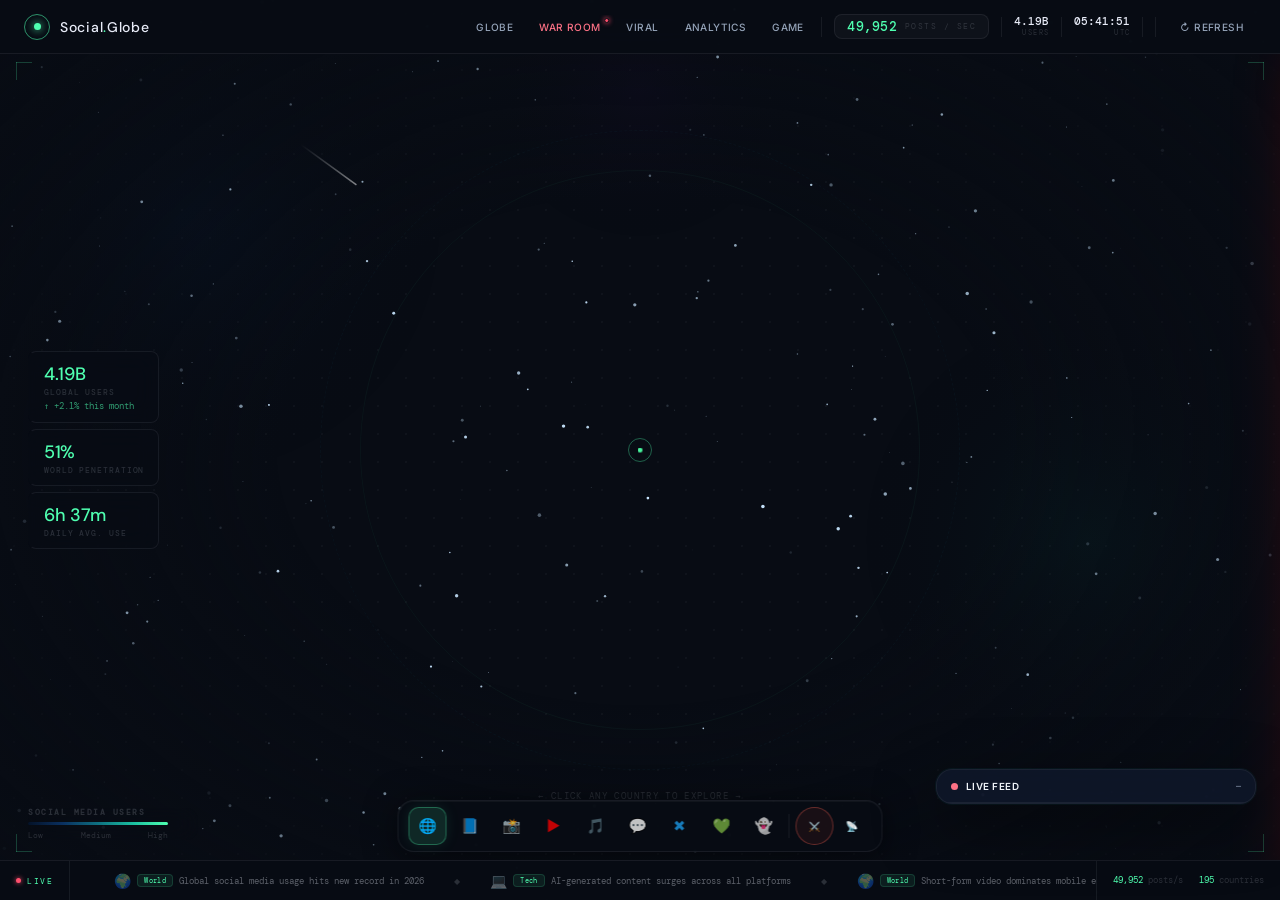
==== index.html @ 92ddbc1b "fix: mobile critical layout — loader responsive + force-dismiss, dock compact, header compact, geo-b" ====
<!DOCTYPE html>
<html lang="en">
<head>
  <meta charset="UTF-8" />
  <meta name="viewport" content="width=device-width, initial-scale=1.0" />
  <title>Social Globe — Real-Time 3D Social Media World Map</title>
  <meta name="description" content="Explore real-time social media usage across 50+ countries on an interactive 3D globe. Visualise Facebook, YouTube, TikTok, WhatsApp dominance country-by-country." />
  <meta name="keywords" content="social media map, world social media, interactive globe, social media statistics, country social media usage" />
  <meta property="og:title" content="Social Globe — Real-Time 3D Social Media World Map" />
  <meta property="og:description" content="Interactive 3D globe showing social media usage statistics by country — Facebook, YouTube, TikTok, WhatsApp and more." />
  <meta property="og:type" content="website" />
  <meta name="twitter:card" content="summary_large_image" />
  <meta name="twitter:title" content="Social Globe" />
  <meta name="twitter:description" content="Real-time 3D world map of social media dominance." />
  <link rel="preconnect" href="https://fonts.googleapis.com" />
  <link rel="preconnect" href="https://fonts.gstatic.com" crossorigin />
  <link href="https://fonts.googleapis.com/css2?family=DM+Sans:ital,opsz,wght@0,9..40,300;0,9..40,400;0,9..40,500;1,9..40,300&family=DM+Mono:wght@300;400;500&display=swap" rel="stylesheet" />
  <link rel="stylesheet" href="css/styles.css" />
  <!-- globe.gl bundles Three.js internally — no separate three.min.js needed -->
  <script src="https://cdn.jsdelivr.net/npm/globe.gl@2.27.2/dist/globe.gl.min.js"></script>
  <script src="https://cdn.jsdelivr.net/npm/chart.js@4.4.0/dist/chart.umd.min.js"></script>
</head>
<body>
<div id="cu" aria-hidden="true"></div>
<div id="cr" aria-hidden="true"></div>
<div id="bg-dots" aria-hidden="true"></div>
<div id="bg-vignette" aria-hidden="true"></div>
<div class="scan-ring scan-ring-1" aria-hidden="true"></div>
<div class="scan-ring scan-ring-2" aria-hidden="true"></div>
<div class="globe-corner tl" aria-hidden="true"></div>
<div class="globe-corner tr" aria-hidden="true"></div>
<div class="globe-corner bl" aria-hidden="true"></div>
<div class="globe-corner br" aria-hidden="true"></div>
<div id="intro-overlay" aria-hidden="true">
  <div class="intro-title">SOCIAL GLOBE</div>
  <div class="intro-subtitle">Real-Time World Social Media Intelligence</div>
  <div class="intro-bar"><div class="intro-fill"></div></div>
</div>
<canvas id="star-canvas" aria-hidden="true"></canvas>
<div id="globe-container" role="img" aria-label="3D interactive globe showing social media usage by country"></div>
<div id="globe-tooltip" role="tooltip"></div>
<div id="reticle" aria-hidden="true">
  <div class="ret-corner ret-tl"></div>
  <div class="ret-corner ret-tr"></div>
  <div class="ret-corner ret-bl"></div>
  <div class="ret-corner ret-br"></div>
  <div class="ret-dot"></div>
  <div class="ret-ring"></div>
  <div class="ret-scanline"></div>
</div>
<header>
  <div class="hdr-logo">
    <div class="hdr-logo-ring"></div>
    <span class="hdr-logo-txt">Social<span class="hdr-logo-dot">.</span>Globe</span>
  </div>
  <nav class="hdr-nav">
    <button class="hdr-nav-item active">Globe</button>
    <button class="hdr-nav-item" id="war-room-btn">War Room<span class="hdr-nav-badge"></span></button>
    <button class="hdr-nav-item" id="hdr-viral-btn">Viral</button>
    <button class="hdr-nav-item">Analytics</button>
    <button class="hdr-nav-item">Game</button>
  </nav>
  <div class="hdr-right">
    <div class="hdr-live" id="live-indicator" role="button" tabindex="0" aria-label="Live — click to view feed">
      <div class="hdr-live-dot"></div>
      <span>Live</span>
    </div>
    <div class="hdr-sep"></div>
    <div class="hdr-pps-chip">
      <span class="hdr-pps-val" id="hdr-pps-val">0</span>
      <span class="hdr-pps-label">Posts / sec</span>
    </div>
    <div class="hdr-sep"></div>
    <div class="hdr-stat">
      <span class="hdr-stat-v" id="hdr-stat-users">5.24B</span>
      <span class="hdr-stat-l">Users</span>
    </div>
    <div class="hdr-sep"></div>
    <div class="hdr-stat">
      <span class="hdr-stat-v" id="hdr-utc">--:--:--</span>
      <span class="hdr-stat-l">UTC</span>
    </div>
    <div class="hdr-sep"></div>
    <div class="hdr-updated">
      <div class="hdr-upd-dot"></div>
      <span id="hdr-upd-txt">just now</span>
    </div>
    <div class="hdr-sep"></div>
    <button class="hdr-refresh-btn" id="refresh-btn">↻ Refresh</button>
  </div>
</header>
<!-- ── Platform War sliding panel ── -->
<div id="war-panel" aria-hidden="true">
  <div class="war-panel-header">
    <span class="war-panel-title">⚔ PLATFORM WAR</span>
    <div class="war-speed-group">
      <button class="war-speed-btn active" data-ms="3000">1×</button>
      <button class="war-speed-btn" data-ms="1500">2×</button>
      <button class="war-speed-btn" data-ms="800">3×</button>
    </div>
  </div>
  <div id="war-leaderboard"></div>
  <div class="war-cycle-bar"><div id="war-cycle-fill"></div></div>
</div>
<div id="war-room" class="war-room-overlay" aria-hidden="true">
  <div class="wr-scanlines" aria-hidden="true"></div>
  <aside class="wr-dashboard">
    <div class="wr-header">
      <div class="wr-header-left">
        <div class="wr-logo">☠ WAR ROOM</div>
        <div class="wr-subline">GLOBAL TERRITORY DOMINANCE SYSTEM</div>
      </div>
      <button id="wr-exit-btn" class="wr-exit-btn" title="Exit WAR ROOM">✕ EXIT</button>
    </div>
    <section class="wr-section"><div class="wr-section-label">◎ CURRENTLY DOMINATING</div><div id="wr-dominator"></div></section>
    <section class="wr-section wr-scoreboard-wrap"><div class="wr-section-label">⚡ BATTLE SCOREBOARD — FIGHTER HP</div><div id="wr-scoreboard"></div></section>
    <section class="wr-section wr-feed-wrap"><div class="wr-section-label">▶ TERRITORY FEED — LIVE</div><div id="wr-feed"></div></section>
    <div class="wr-section wr-predict-trigger"><button id="bp-open-btn" class="bp-open-btn">🔮 NEXT BATTLE PREDICTION</button></div>
  </aside>
</div>
<div id="bp-panel" class="bp-panel" aria-hidden="true">
  <div class="bp-panel-header"><span class="bp-panel-title">🔮 NEXT BATTLE PREDICTION</span><button id="bp-close-btn" class="bp-panel-close">✕</button></div>
  <div class="bp-key-row"><input id="bp-key-input" class="bp-key-input" type="password" placeholder="Claude API key (optional — leave blank for local AI)" autocomplete="off"><button id="bp-run-btn" class="bp-run-btn">⚡ ANALYZE</button></div>
  <div id="bp-status" class="bp-status" style="display:none"></div>
  <div id="bp-cards" class="bp-cards"></div>
</div>
<div class="dock-wrap">
  <nav id="platform-toolbar" role="toolbar" aria-label="Filter globe by platform"></nav>
  <div class="dock-sep-v" aria-hidden="true"></div>
  <button class="dock-extra-btn" id="war-btn" title="Platform War" aria-pressed="false" data-tooltip="Platform War">⚔️</button>
  <button class="dock-extra-btn" id="vt-toggle-btn" title="Viral Tracker" aria-pressed="false" data-tooltip="Viral Tracker">📡</button>
</div>
<aside id="stats-bar" aria-label="Global statistics">
  <div class="stat-card">
    <div class="val" id="stat-users">5.24B</div>
    <div class="lbl">Global Users</div>
    <div class="stat-trend">↑ +2.1% this month</div>
  </div>
  <div class="stat-card">
    <div class="val" id="stat-pct">63.7%</div>
    <div class="lbl">World Penetration</div>
  </div>
  <div class="stat-card">
    <div class="val" id="stat-time">6h 37m</div>
    <div class="lbl">Daily Avg. Use</div>
  </div>
</aside>
<div id="legend" aria-label="Map colour legend">
  <div class="legend-title">Social Media Users</div>
  <div class="legend-bar"></div>
  <div class="legend-labels"><span>Low</span><span>Medium</span><span>High</span></div>
</div>
<div id="click-hint" aria-hidden="true">← Click any country to explore →</div>
<div id="panel-overlay" aria-hidden="true"></div>
<aside id="side-panel" role="complementary" aria-label="Country social media details">
  <div class="panel-header">
    <div class="panel-header-left"><img id="panel-flag" src="" alt="" width="52" /><div id="panel-country">—</div></div>
    <button id="panel-close" aria-label="Close panel" title="Close">✕</button>
  </div>
  <div class="panel-tabs" role="tablist">
    <button class="ptab ptab--active" data-tab="stats" role="tab">📊 Stats</button>
    <button class="ptab" data-tab="trending" role="tab">🔥 Trending</button>
    <button class="ptab" data-tab="buzz" role="tab">💬 Buzz</button>
    <button class="ptab" data-tab="platform" role="tab">📰 Platform</button>
  </div>
  <div id="tab-stats" class="panel-tab-pane panel-body active">
    <div id="panel-total"></div>
    <div><div class="panel-section-title">Platform Breakdown</div><div class="chart-wrapper"><canvas id="panel-chart"></canvas></div></div>
    <div><div class="panel-section-title">Trending Topics</div><div id="panel-trending"></div></div>
    <div id="ai-insight-section"><div class="panel-section-title ai-insight-title">🤖 AI Insight<span id="ai-insight-badge" class="ai-badge">claude</span></div><div id="ai-insight-body"></div></div>
  </div>
  <div id="tab-trending" class="panel-tab-pane">
    <div id="tn-loading" class="tab-loading">Fetching live news…</div>
    <div id="tn-list" class="tn-list"></div>
  </div>
  <div id="tab-buzz" class="panel-tab-pane">
    <div class="tab-section-hdr">🔍 Trending Searches</div>
    <div id="buzz-pills" class="buzz-pills"></div>
    <div class="tab-section-hdr" style="margin-top:14px">📈 Search Surge (Sparklines)</div>
    <div id="buzz-sparklines" class="buzz-sparklines"></div>
  </div>
  <div id="tab-platform" class="panel-tab-pane">
    <div id="pn-loading" class="tab-loading">Loading platform posts…</div>
    <div id="pn-list" class="tn-list"></div>
  </div>
</aside>
<div id="breaking-popup" aria-hidden="true"><button id="breaking-popup-close">✕</button><div id="breaking-popup-inner"></div></div>
<div id="kill-feed-wrap" aria-label="Kill feed" aria-live="polite">
  <div class="kf-header">☠ KILL FEED</div>
  <div id="kill-feed"></div>
</div>
<div id="kill-streak-flash" class="kill-streak-flash" aria-live="assertive"></div>
<div id="vt-panel" class="vt-panel" aria-label="Viral tracker" aria-hidden="true">
  <div class="vt-panel-header"><span class="vt-title">⬡ VIRAL TRACKER</span><button id="vt-close" class="vt-close-btn" title="Close">✕</button></div>
  <div class="vt-desc">Animated arcs showing how viral content migrated between countries (2020–2026). Click a trend to highlight its path.</div>
  <div id="vt-list" class="vt-list"></div>
</div>
<div id="vt-arc-popup" class="vt-arc-popup" aria-hidden="true"></div>
<!-- ── Ticker bar ── -->
<div id="ticker-bar" aria-label="Trending news ticker">
  <div class="ticker-live-pill">
    <div class="ticker-live-dot"></div>
    <span>LIVE</span>
  </div>
  <div class="ticker-viewport">
    <div id="ticker-track"></div>
  </div>
  <div class="ticker-right-stat">
    <span><span id="tkr-pps" style="color:var(--ac)">—</span> <span style="color:var(--dm)">posts/s</span></span>
    <span><span style="color:var(--ac)">195</span> <span style="color:var(--dm)">countries</span></span>
  </div>
</div>
<div id="toast" role="status" aria-live="polite"></div>
  <script src="js/data.js"></script>
  <script src="js/stars.js"></script>
  <script src="js/globe.js"></script>
  <script src="js/panel.js"></script>
  <script src="js/ticker.js"></script>
  <script src="js/refresh.js"></script>
  <script src="js/switcher.js"></script>
  <script src="js/ai-insight.js"></script>
  <script src="js/historical-data.js"></script>
  <script src="js/war-room.js"></script>
  <script src="js/timeline-scrubber.js"></script>
  <script src="js/battle-prediction.js"></script>
  <script src="js/kill-feed.js"></script>
  <script src="js/viral-tracker.js"></script>
  <script src="js/posts-counter.js"></script>
  <script src="js/activity-pulse.js"></script>
  <script src="js/trending-sidebar.js"></script>
  <script src="js/breaking-news.js"></script>
  <script src="js/live-feed.js"></script>
  <script src="js/platform-war.js"></script>
  <script>
    // ── Dynamic header stats from SOCIAL_DATA ──────────────────────────
    (function initStats() {
      const data = window.SocialData?.SOCIAL_DATA;
      if (!data) return;
      let total = 0;
      Object.values(data).forEach(c => { total += (c.totalUsers || 0); });
      const billions = (total / 1000).toFixed(2);
      const pct = Math.round((total / 8200) * 100); // 8.2B world internet users
      const el = document.getElementById('stat-users');
      if (el) el.textContent = billions + 'B';
      const hdrU = document.getElementById('hdr-stat-users');
      if (hdrU) hdrU.textContent = billions + 'B';
      const pctEl = document.getElementById('stat-pct');
      if (pctEl) pctEl.textContent = pct + '%';
    })();

    // ── LIVE button → scroll live feed into view ───────────────────────
    document.getElementById('live-indicator')?.addEventListener('click', function () {
      const panel = document.getElementById('live-feed-panel');
      if (!panel) return;
      panel.scrollIntoView({ behavior: 'smooth', block: 'center' });
      panel.classList.add('lf-flash');
      setTimeout(() => panel.classList.remove('lf-flash'), 800);
    });
    document.getElementById('live-indicator')?.addEventListener('keydown', function (e) {
      if (e.key === 'Enter' || e.key === ' ') this.click();
    });

    // ── Geolocation: auto-highlight user's country ──────────────────
    (function initGeolocation() {
      // Use ipapi.co — free, CORS-enabled, no key required
      fetch('https://ipapi.co/json/', { signal: AbortSignal.timeout(4000) })
        .then(r => r.ok ? r.json() : null)
        .then(json => {
          if (!json || !json.country_code) return;
          const iso2 = json.country_code.toUpperCase();
          const data = window.SocialData?.SOCIAL_DATA?.[iso2];
          if (!data) return;
          // Show a subtle "Your Location" beacon on the globe
          const countryName = data.name;
          const banner = document.createElement('div');
          banner.id = 'geo-banner';
          banner.innerHTML = `<span class="geo-dot"></span>\uD83D\uDCCD Your country: <strong>${countryName}</strong> — <button id="geo-open-btn">View Stats</button>`;
          document.body.appendChild(banner);
          document.getElementById('geo-open-btn')?.addEventListener('click', () => {
            banner.style.display = 'none';
            // Wait for globe to be ready then open panel
            function tryOpen() {
              if (window.PanelModule) { window.PanelModule.open(iso2, data); }
              else { setTimeout(tryOpen, 500); }
            }
            tryOpen();
          });
          // Auto-dismiss after 12 s
          setTimeout(() => banner?.remove(), 12000);
        })
        .catch(() => { /* silently ignore — just a nice-to-have feature */ });
    })();
  </script>

<!-- ── Live Feed Panel ─────────────────────────── -->
<div id="live-feed-panel" aria-label="Live updates feed" role="log" aria-live="polite">
  <div class="lf-header">
    <div class="lf-live-dot"></div>
    <span class="lf-title">Live Feed</span>
    <span class="lf-count" id="lf-count">—</span>
  </div>
  <div id="lf-items"></div>
</div>

<script>
// ── Custom Cursor (lerp ring) ─────────────────────────────────────────
(function() {
  var cu = document.getElementById('cu');
  var cr = document.getElementById('cr');
  if (!cu || !cr) return;
  var mx = window.innerWidth/2, my = window.innerHeight/2;
  var rx = mx, ry = my;
  document.addEventListener('mousemove', function(e) { mx = e.clientX; my = e.clientY; });
  function tick() {
    rx += (mx - rx) * 0.12;
    ry += (my - ry) * 0.12;
    cu.style.left = mx + 'px'; cu.style.top = my + 'px';
    cr.style.left = rx + 'px'; cr.style.top = ry + 'px';
    requestAnimationFrame(tick);
  }
  tick();
  document.querySelectorAll('button,a,[role="button"]').forEach(function(el) {
    el.addEventListener('mouseenter', function() {
      cu.style.width = cu.style.height = '10px';
      cr.style.width = cr.style.height = '38px';
      cr.style.borderColor = 'rgba(79,255,176,.65)';
    });
    el.addEventListener('mouseleave', function() {
      cu.style.width = cu.style.height = '5px';
      cr.style.width = cr.style.height = '24px';
      cr.style.borderColor = 'rgba(79,255,176,.35)';
    });
  });
})();

// ── UTC Clock ────────────────────────────────────────────────────────
function _updateUTC() {
  var el = document.getElementById('hdr-utc');
  if (el) el.textContent = new Date().toUTCString().split(' ')[4];
}
_updateUTC();
setInterval(_updateUTC, 1000);

// ── PPS bridge: posts-counter.js #pps-number → #hdr-pps-val & #tkr-pps
setInterval(function() {
  var src = document.getElementById('pps-number');
  if (!src) return;
  var v = src.textContent;
  var dst = document.getElementById('hdr-pps-val');
  if (dst) dst.textContent = v;
  var tkr = document.getElementById('tkr-pps');
  if (tkr) tkr.textContent = v;
}, 400);

// ── Header nav active state ───────────────────────────────────────────
document.querySelectorAll('.hdr-nav-item').forEach(function(btn) {
  btn.addEventListener('click', function() {
    document.querySelectorAll('.hdr-nav-item').forEach(function(b) { b.classList.remove('active'); });
    this.classList.add('active');
  });
});
// Viral nav → reuse dock vt-toggle-btn
document.getElementById('hdr-viral-btn')?.addEventListener('click', function() {
  document.getElementById('vt-toggle-btn')?.click();
});
// War Room nav already has id="war-room-btn" wired by war-room.js

// ── Updated timer for new hdr-upd-txt ────────────────────────────────
window._lastRefresh = window._lastRefresh || Date.now();
setInterval(function() {
  var el = document.getElementById('hdr-upd-txt');
  if (!el) return;
  var mins = Math.round((Date.now() - (window._lastRefresh||Date.now())) / 60000);
  el.textContent = mins < 1 ? 'just now' : mins + ' min ago';
}, 30000);
// On manual refresh, reset timer
var _origRefreshClick = document.getElementById('refresh-btn');
if (_origRefreshClick) {
  _origRefreshClick.addEventListener('click', function() {
    window._lastRefresh = Date.now();
    var u = document.getElementById('hdr-upd-txt');
    if (u) u.textContent = 'just now';
  });
}

// ── Loader force-dismiss safety ───────────────────────────────────────
(function() {
  function dismissLoader() {
    var ldr = document.getElementById('intro-overlay');
    if (ldr && ldr.parentNode) {
      ldr.style.transition = 'opacity 0.8s ease';
      ldr.style.opacity = '0';
      ldr.style.pointerEvents = 'none';
      setTimeout(function() { if (ldr.parentNode) ldr.remove(); }, 900);
    }
  }
  // Primary: dismiss after 2.4s (globe CDN usually loads by then)
  setTimeout(dismissLoader, 2400);
  // Safety fallback: force-dismiss after 5s no matter what
  setTimeout(function() {
    var ldr = document.getElementById('intro-overlay');
    if (ldr && ldr.parentNode) {
      ldr.style.opacity = '0';
      ldr.style.pointerEvents = 'none';
      setTimeout(function() { if (ldr.parentNode) ldr.remove(); }, 500);
      console.warn('Loader force-dismissed by safety timeout');
    }
  }, 5000);
})();
</script>
</body>
</html>
---- css/styles.css ----
/* Social Pulse Globe — Enterprise Design System */

@import url("https://fonts.googleapis.com/css2?family=Inter:wght@300;400;500;600;700&family=JetBrains+Mono:wght@400;500&display=swap");

/* ── Reset & Base ── */
*, *::before, *::after { box-sizing: border-box; margin: 0; padding: 0; }

:root {
  /* ── Background ── */
  --bg:          #0F172A;
  --bg2:         #0A1121;
  --bg-deep:     #080E1C;

  /* ── Glass surfaces ── */
  --glass:       rgba(255,255,255,0.04);
  --glass-hover: rgba(255,255,255,0.07);
  --glass-border:rgba(255,255,255,0.06);

  /* ── Accent colours ── */
  --gold:        #22D3EE;   /* primary accent — soft cyan */
  --cyan:        #22D3EE;
  --amber:       #F59E0B;   /* warm alert */
  --rose:        #FB7185;   /* danger / rose */
  --green:       #4ADE80;   /* success */
  --orange:      #F59E0B;   /* alias for amber */
  --purple:      #818CF8;   /* indigo accent */

  /* ── Foreground ── */
  --text:        #F1F5F9;
  --muted:       #94A3B8;

  /* ── Card system ── */
  --card-bg:     rgba(15,23,42,0.78);
  --card-border: rgba(34,211,238,0.12);

  /* ── Glows ── */
  --glow-gold:   0 0 16px rgba(34,211,238,0.45), 0 0 40px rgba(34,211,238,0.15);
  --glow-cyan:   0 0 14px rgba(34,211,238,0.4),  0 0 32px rgba(34,211,238,0.12);
  --glow-orange: 0 0 14px rgba(245,158,11,0.45);

  /* ── Fonts ── */
  --ff:          'Inter', system-ui, sans-serif;
  --ff-mono:     'JetBrains Mono', monospace;
}



html, body {
  width: 100%; height: 100%; overflow: hidden;
  background: var(--bg);
  color: var(--text);
  font-family: 'Outfit', sans-serif;
  font-size: 14px;
}

/* ── Star Canvas ── */
#star-canvas {
  position: fixed;
  inset: 0;
  z-index: 0;
  pointer-events: none;
}

/* ── Globe Container ── */
#globe-container {
  position: fixed;
  inset: 0;
  z-index: 1;
  background: transparent;
  touch-action: none;   /* enable touch-drag rotation on mobile */
  display: flex;
  align-items: center;
  justify-content: center;
}

/* ── Header ── */
header {
  position: fixed;
  top: 0; left: 0; right: 0;
  z-index: 20;
  display: flex;
  align-items: center;
  justify-content: space-between;
  padding: 12px 28px;
  background: linear-gradient(to bottom, rgba(4,9,18,0.95) 0%, transparent 100%);
  backdrop-filter: blur(6px);
  border-bottom: 1px solid rgba(57,255,20,0.10);
}

.header-logo {
  display: flex;
  align-items: center;
  gap: 12px;
}

.logo-icon {
  width: 36px; height: 36px;
  border-radius: 50%;
  background: radial-gradient(circle at 35% 35%, #BF5AF2, #003a6e);
  box-shadow: var(--glow-cyan);
  display: flex; align-items: center; justify-content: center;
  font-size: 18px;
}

h1 {
  font-family: 'Space Grotesk', sans-serif;
  font-size: 1.25rem;
  font-weight: 700;
  letter-spacing: 0.06em;
  background: linear-gradient(90deg, #BF5AF2 0%, #c4a0ff 60%, #39FF14 100%);
  -webkit-background-clip: text;
  -webkit-text-fill-color: transparent;
  background-clip: text;
}

.header-subtitle {
  font-size: 0.72rem;
  color: var(--muted);
  letter-spacing: 0.04em;
}

.header-meta {
  display: flex;
  align-items: center;
  gap: 18px;
  font-size: 0.78rem;
  color: var(--muted);
}

.timestamp {
  display: flex;
  align-items: center;
  gap: 6px;
}

.pulse-dot {
  width: 7px; height: 7px;
  border-radius: 50%;
  background: var(--cyan);
  box-shadow: var(--glow-cyan);
  animation: pulseDot 2s ease-in-out infinite;
}

@keyframes pulseDot {
  0%, 100% { opacity: 1; transform: scale(1); }
  50%       { opacity: 0.4; transform: scale(0.75); }
}

#refresh-btn {
  background: rgba(57,255,20,0.08);
  border: 1px solid rgba(57,255,20,0.22);
  color: var(--gold);
  border-radius: 8px;
  padding: 6px 16px;
  font-family: 'Outfit', sans-serif;
  font-size: 0.78rem;
  font-weight: 500;
  cursor: pointer;
  display: flex;
  align-items: center;
  gap: 6px;
  transition: background 0.2s, box-shadow 0.2s;
}

#refresh-btn:hover {
  background: rgba(57,255,20,0.16);
  box-shadow: var(--glow-gold);
}

#refresh-btn .icon {
  display: inline-block;
  transition: transform 0.3s;
}

#refresh-btn.spinning .icon {
  animation: spin 0.7s linear infinite;
}

@keyframes spin { to { transform: rotate(360deg); } }

/* ── Platform Switcher Toolbar ── */
#platform-toolbar {
  position: fixed;
  top: 62px;           /* just below the header */
  left: 50%;
  transform: translateX(-50%);
  z-index: 15;
  display: flex;
  align-items: center;
  gap: 6px;
  padding: 6px 10px;
  background: rgba(8, 9, 26, 0.78);
  border: 1px solid rgba(0, 245, 255, 0.10);
  border-radius: 40px;
  backdrop-filter: blur(14px);
  box-shadow: 0 4px 30px rgba(0, 0, 0, 0.5);
  /* subtle entrance */
  animation: toolbarSlideDown 0.55s cubic-bezier(0.22, 1, 0.36, 1) 0.3s both;
}

@keyframes toolbarSlideDown {
  from { opacity: 0; transform: translateX(-50%) translateY(-12px); }
  to   { opacity: 1; transform: translateX(-50%) translateY(0); }
}

.plat-btn {
  position: relative;
  display: flex;
  align-items: center;
  gap: 5px;
  padding: 5px 12px 5px 10px;
  border: 1px solid rgba(255,255,255,0.08);
  border-radius: 30px;
  background: rgba(255,255,255,0.04);
  color: rgba(200, 215, 255, 0.65);
  font-family: 'Outfit', sans-serif;
  font-size: 0.76rem;
  font-weight: 500;
  cursor: pointer;
  white-space: nowrap;
  transition:
    background 0.22s,
    border-color 0.22s,
    color 0.22s,
    box-shadow 0.22s,
    transform 0.15s;
  /* brand colour as a CSS custom property set per button */
  --pc: #BF5AF2;
}

.plat-btn:hover {
  background: rgba(255,255,255,0.09);
  border-color: rgba(255,255,255,0.18);
  color: #fff;
  transform: translateY(-1px);
}

/* Active state — glow with brand colour */
.plat-btn.active {
  background: color-mix(in srgb, var(--pc) 18%, transparent);
  border-color: color-mix(in srgb, var(--pc) 55%, transparent);
  color: var(--pc);
  font-weight: 600;
  box-shadow:
    0 0 12px color-mix(in srgb, var(--pc) 50%, transparent),
    0 0 28px color-mix(in srgb, var(--pc) 22%, transparent),
    inset 0 0 8px color-mix(in srgb, var(--pc) 10%, transparent);
}

/* Fallback for browsers without color-mix */
@supports not (background: color-mix(in srgb, red 10%, transparent)) {
  .plat-btn.active {
    background: rgba(0, 245, 255, 0.14);
    border-color: rgba(0, 245, 255, 0.5);
    box-shadow: 0 0 20px rgba(0, 245, 255, 0.4);
  }
}

.plat-icon {
  font-size: 0.85rem;
  line-height: 1;
  flex-shrink: 0;
}

.plat-label {
  /* hide on very small screens */
}

/* Keyboard shortcut badge */
.plat-shortcut {
  font-size: 0.58rem;
  font-family: 'Space Grotesk', sans-serif;
  color: rgba(255,255,255,0.3);
  background: rgba(255,255,255,0.06);
  border-radius: 4px;
  padding: 1px 4px;
  margin-left: 1px;
  line-height: 1.5;
  transition: color 0.22s;
}

.plat-btn.active .plat-shortcut {
  color: color-mix(in srgb, var(--pc) 70%, white);
}

/* On small screens, collapse labels but keep icons */
@media (max-width: 780px) {
  .plat-label { display: none; }
  .plat-shortcut { display: none; }
  .plat-btn { padding: 5px 9px; }
  
  /* MOVED DOCK TO BOTTOM ON MOBILE/TABLET */
  #platform-toolbar { 
    top: auto; 
    bottom: 20px; 
    left: 50%;
    transform: translateX(-50%);
    gap: 4px; 
    padding: 5px 8px; 
    width: max-content;
    max-width: 95vw;
    flex-wrap: wrap; 
    justify-content: center;
    animation: toolbarSlideUp 0.55s cubic-bezier(0.22, 1, 0.36, 1) 0.3s both;
  }
}

@keyframes toolbarSlideUp {
  from { opacity: 0; transform: translateX(-50%) translateY(12px); }
  to   { opacity: 1; transform: translateX(-50%) translateY(0); }
}

/* ── Legend ── */
#legend {
  position: fixed;
  bottom: 64px;
  left: 24px;
  z-index: 10;
  background: var(--card-bg);
  border: 1px solid var(--card-border);
  border-radius: 12px;
  padding: 12px 16px;
  backdrop-filter: blur(10px);
  min-width: 170px;
}

.legend-title {
  font-family: 'Space Grotesk', sans-serif;
  font-size: 0.65rem;
  letter-spacing: 0.1em;
  color: var(--gold);
  margin-bottom: 10px;
  text-transform: uppercase;
}

.legend-bar {
  height: 8px;
  border-radius: 4px;
  background: linear-gradient(to right, #e8ffe5, #00c8b4, #2a0a5e);
  margin-bottom: 6px;
}

.legend-labels {
  display: flex;
  justify-content: space-between;
  font-size: 0.68rem;
  color: var(--muted);
}

/* ── Stats Counter ── */
#stats-bar {
  position: fixed;
  top: 70px;
  left: 24px;
  z-index: 10;
  display: flex;
  flex-direction: column;
  gap: 8px;
}

.stat-card {
  background: var(--card-bg);
  border: 1px solid var(--card-border);
  border-radius: 10px;
  padding: 10px 16px;
  backdrop-filter: blur(10px);
  min-width: 150px;
}

.stat-card .val {
  font-family: 'Space Grotesk', sans-serif;
  font-size: 1.15rem;
  font-weight: 700;
  color: var(--gold);
  text-shadow: var(--glow-gold);
}

.stat-card .lbl {
  font-size: 0.68rem;
  color: var(--muted);
  margin-top: 2px;
}

/* ── Globe Tooltip ── */
#globe-tooltip {
  position: fixed;
  z-index: 30;
  display: none;
  flex-direction: column;
  gap: 2px;
  background: rgba(8, 10, 30, 0.92);
  border: 1px solid rgba(0,245,255,0.3);
  border-radius: 10px;
  padding: 8px 14px;
  backdrop-filter: blur(12px);
  pointer-events: none;
  color: var(--text);
  font-size: 0.82rem;
  box-shadow: var(--glow-cyan);
  max-width: 200px;
}

#globe-tooltip strong {
  font-family: 'Space Grotesk', sans-serif;
  font-size: 0.75rem;
  color: var(--cyan);
}

.globe-label {
  background: rgba(8,10,30,0.9);
  border: 1px solid rgba(0,245,255,0.25);
  border-radius: 8px;
  padding: 6px 12px;
  color: #dde6ff;
  font-family: 'Outfit', sans-serif;
  font-size: 13px;
  pointer-events: none;
}
.globe-label strong { color: var(--cyan); display: block; }

/* ── Panel Overlay ── */
#panel-overlay {
  position: fixed;
  inset: 0;
  z-index: 40;
  background: rgba(2,2,14,0.4);
  backdrop-filter: blur(2px);
  opacity: 0;
  pointer-events: none;
  transition: opacity 0.4s;
}
#panel-overlay.show {
  opacity: 1;
  pointer-events: all;
}

/* ── Side Panel ── */
#side-panel {
  position: fixed;
  top: 0; right: 0;
  height: 100%;
  width: 380px;
  z-index: 50;
  background: var(--card-bg);
  border-left: 1px solid var(--card-border);
  backdrop-filter: blur(20px);
  transform: translateX(100%);
  transition: transform 0.45s cubic-bezier(0.22, 1, 0.36, 1);
  display: flex;
  flex-direction: column;
  overflow: hidden;
}

@media (max-width: 480px) {
  #side-panel { width: 100%; }
}

#side-panel.open {
  transform: translateX(0);
  box-shadow: -8px 0 60px rgba(0,245,255,0.12);
}

.panel-header {
  display: flex;
  align-items: center;
  justify-content: space-between;
  padding: 20px 22px 12px;
  border-bottom: 1px solid var(--card-border);
  flex-shrink: 0;
}

.panel-header-left {
  display: flex;
  align-items: center;
  gap: 14px;
}

#panel-flag {
  width: 52px;
  height: auto;
  border-radius: 6px;
  border: 1px solid rgba(0,245,255,0.2);
  object-fit: cover;
}

#panel-country {
  font-family: 'Space Grotesk', sans-serif;
  font-size: 1rem;
  font-weight: 700;
  color: var(--cyan);
  letter-spacing: 0.04em;
}

#panel-close {
  background: none;
  border: 1px solid rgba(0,245,255,0.2);
  color: var(--muted);
  border-radius: 50%;
  width: 30px; height: 30px;
  font-size: 1rem;
  cursor: pointer;
  display: flex; align-items: center; justify-content: center;
  transition: color 0.2s, border-color 0.2s;
  flex-shrink: 0;
}
#panel-close:hover { color: var(--cyan); border-color: var(--cyan); }

.panel-body {
  flex: 1;
  overflow-y: auto;
  padding: 18px 22px;
  display: flex;
  flex-direction: column;
  gap: 20px;
  scrollbar-width: thin;
  scrollbar-color: rgba(0,245,255,0.2) transparent;
}

#panel-total {
  text-align: center;
  padding: 16px;
  background: rgba(0,245,255,0.05);
  border: 1px solid rgba(0,245,255,0.1);
  border-radius: 12px;
}

.total-num {
  font-family: 'Space Grotesk', sans-serif;
  font-size: 2.2rem;
  font-weight: 900;
  color: var(--cyan);
  text-shadow: var(--glow-cyan);
  display: block;
}

.total-label {
  font-size: 0.72rem;
  color: var(--muted);
  letter-spacing: 0.08em;
  text-transform: uppercase;
}

.panel-section-title {
  font-family: 'Space Grotesk', sans-serif;
  font-size: 0.65rem;
  letter-spacing: 0.12em;
  color: var(--gold);
  text-transform: uppercase;
  margin-bottom: 10px;
}

.chart-wrapper {
  height: 260px;
  position: relative;
}

/* ── Trending pills ── */
#panel-trending {
  display: flex;
  flex-wrap: wrap;
  gap: 8px;
}

.trend-pill {
  background: rgba(0,245,255,0.08);
  border: 1px solid rgba(0,245,255,0.25);
  border-radius: 20px;
  padding: 5px 14px;
  font-size: 0.78rem;
  color: var(--cyan);
  cursor: default;
  animation: pillGlow 3s ease-in-out infinite;
  transition: background 0.2s;
}
.trend-pill:hover { background: rgba(0,245,255,0.18); }

@keyframes pillGlow {
  0%, 100% { box-shadow: 0 0 6px rgba(0,245,255,0.2); }
  50%       { box-shadow: 0 0 14px rgba(0,245,255,0.5), 0 0 30px rgba(0,245,255,0.15); }
}

/* ── Bottom Ticker ── */
#ticker-bar {
  position: fixed;
  bottom: 0; left: 0; right: 0;
  height: 44px;
  z-index: 20;
  background: linear-gradient(to right, rgba(4,9,18,0.98), rgba(6,10,22,0.98));
  border-top: 1px solid rgba(57,255,20,0.10);
  display: flex;
  align-items: center;
  overflow: hidden;
}

.ticker-header {
  flex-shrink: 0;
  padding: 0 16px;
  font-family: 'Space Grotesk', sans-serif;
  font-size: 0.62rem;
  letter-spacing: 0.1em;
  color: var(--gold);
  text-transform: uppercase;
  border-right: 1px solid rgba(0,245,255,0.12);
  white-space: nowrap;
}

.ticker-viewport {
  flex: 1;
  overflow: hidden;
  position: relative;
  height: 100%;
  display: flex;
  align-items: center;
}

#ticker-track {
  display: flex;
  align-items: center;
  white-space: nowrap;
  animation: tickerScroll 60s linear infinite;
  gap: 0;
  padding-left: 20px;
}

#ticker-track:hover {
  animation-play-state: paused;
}

@keyframes tickerScroll {
  from { transform: translateX(0); }
  to   { transform: translateX(-50%); }
}

.ticker-item {
  display: inline-flex;
  align-items: center;
  gap: 6px;
  padding: 0 18px;
  font-size: 0.78rem;
  color: var(--text);
  text-decoration: none;
  transition: color 0.2s;
  white-space: nowrap;
}
.ticker-item:hover { color: var(--cyan); }

.ticker-flag { font-size: 1rem; }

.ticker-label {
  background: rgba(0,245,255,0.12);
  border: 1px solid rgba(0,245,255,0.2);
  border-radius: 4px;
  padding: 1px 6px;
  font-size: 0.65rem;
  color: var(--cyan);
  font-family: 'Space Grotesk', sans-serif;
  letter-spacing: 0.05em;
}

.ticker-title { max-width: 260px; overflow: hidden; text-overflow: ellipsis; }

.ticker-sep {
  color: rgba(0,245,255,0.3);
  font-size: 0.6rem;
  padding: 0 6px;
}

/* ── Toast ── */
#toast {
  position: fixed;
  bottom: 60px;
  right: 24px;
  z-index: 100;
  background: rgba(0,245,255,0.12);
  border: 1px solid rgba(0,245,255,0.35);
  color: var(--cyan);
  border-radius: 10px;
  padding: 10px 20px;
  font-size: 0.82rem;
  backdrop-filter: blur(10px);
  box-shadow: var(--glow-cyan);
  transform: translateY(20px);
  opacity: 0;
  pointer-events: none;
  transition: opacity 0.35s, transform 0.35s;
}
#toast.show { opacity: 1; transform: translateY(0); }

/* ══════════════════════════════════════════════════════════
   Platform War
   ══════════════════════════════════════════════════════════ */

/* Toggle button in header */
#war-btn {
  display: flex;
  align-items: center;
  gap: 6px;
  padding: 6px 14px;
  border: 1px solid rgba(255, 100, 80, 0.35);
  border-radius: 30px;
  background: rgba(255, 80, 60, 0.07);
  color: rgba(255, 160, 140, 0.85);
  font-family: 'Space Grotesk', sans-serif;
  font-size: 0.68rem;
  font-weight: 600;
  letter-spacing: 0.06em;
  cursor: pointer;
  transition: background 0.25s, border-color 0.25s, color 0.25s, box-shadow 0.25s;
  white-space: nowrap;
}
#war-btn:hover {
  background: rgba(255, 80, 60, 0.16);
  border-color: rgba(255, 100, 80, 0.6);
  color: #ff8c75;
}
#war-btn.active {
  background: rgba(255, 60, 40, 0.22);
  border-color: rgba(255, 100, 80, 0.8);
  color: #ff7055;
  box-shadow: 0 0 18px rgba(255, 80, 50, 0.5), 0 0 40px rgba(255, 60, 30, 0.2);
  animation: warBtnPulse 1.6s ease-in-out infinite;
}
.war-icon { font-size: 0.95rem; }

@keyframes warBtnPulse {
  0%, 100% { box-shadow: 0 0 14px rgba(255,80,50,0.45), 0 0 36px rgba(255,60,30,0.18); }
  50%       { box-shadow: 0 0 26px rgba(255,80,50,0.75), 0 0 54px rgba(255,60,30,0.32); }
}

/* Leaderboard panel — slides in from right */
#war-panel {
  position: fixed;
  top: 62px;
  right: -300px;
  z-index: 20;
  width: 270px;
  max-height: calc(100vh - 120px);
  display: flex;
  flex-direction: column;
  background: rgba(6, 7, 22, 0.88);
  border: 1px solid rgba(255, 80, 50, 0.2);
  border-right: none;
  border-radius: 14px 0 0 14px;
  backdrop-filter: blur(18px);
  box-shadow: -6px 0 40px rgba(0, 0, 0, 0.55), inset 0 0 1px rgba(255,80,50,0.12);
  overflow: hidden;
  transition: right 0.45s cubic-bezier(0.22, 1, 0.36, 1);
  pointer-events: none;
}
#war-panel.open {
  right: 0;
  pointer-events: all;
}

/* Panel header row */
.war-panel-header {
  display: flex;
  align-items: center;
  justify-content: space-between;
  padding: 10px 12px 8px;
  border-bottom: 1px solid rgba(255, 80, 50, 0.15);
  flex-shrink: 0;
}
.war-panel-title {
  font-family: 'Space Grotesk', sans-serif;
  font-size: 0.68rem;
  font-weight: 700;
  letter-spacing: 0.12em;
  color: #ff7055;
  text-shadow: 0 0 10px rgba(255, 80, 50, 0.6);
}

/* Speed controls */
.war-speed-group {
  display: flex;
  gap: 3px;
}
.war-speed-btn {
  padding: 2px 7px;
  border: 1px solid rgba(255,255,255,0.1);
  border-radius: 6px;
  background: rgba(255,255,255,0.04);
  color: rgba(180,195,255,0.5);
  font-family: 'Space Grotesk', sans-serif;
  font-size: 0.55rem;
  font-weight: 700;
  letter-spacing: 0.06em;
  cursor: pointer;
  transition: background 0.2s, color 0.2s, border-color 0.2s;
}
.war-speed-btn:hover {
  background: rgba(255,255,255,0.09);
  color: #fff;
}
.war-speed-btn.active {
  background: rgba(255, 80, 50, 0.2);
  border-color: rgba(255, 80, 50, 0.55);
  color: #ff8060;
}

/* Leaderboard rows */
#war-leaderboard {
  flex: 1;
  overflow-y: auto;
  padding: 6px 0;
  scrollbar-width: none;
}
#war-leaderboard::-webkit-scrollbar { display: none; }

.war-row {
  display: flex;
  align-items: center;
  gap: 6px;
  padding: 5px 10px;
  transition: background 0.3s;
  --pc: #fff;
}
.war-row--active {
  background: color-mix(in srgb, var(--pc) 10%, transparent);
  border-left: 2px solid var(--pc);
  padding-left: 8px;
}

/* Rank number + arrow */
.war-rank-cell {
  display: flex;
  flex-direction: column;
  align-items: center;
  width: 28px;
  flex-shrink: 0;
}
.war-rank {
  font-family: 'Space Grotesk', sans-serif;
  font-size: 0.62rem;
  color: rgba(180,200,255,0.65);
  font-weight: 700;
  line-height: 1;
}
.war-row--active .war-rank { color: var(--pc); }

.war-arrow {
  font-size: 0.5rem;
  font-family: 'Space Grotesk', sans-serif;
  font-weight: 700;
  line-height: 1;
  margin-top: 1px;
  animation: arrowPop 0.4s ease both;
}
.war-arrow--up { color: #39ff14; }
.war-arrow--dn { color: #ff4040; }

@keyframes arrowPop {
  0%   { transform: scale(0.4); opacity: 0; }
  60%  { transform: scale(1.3); }
  100% { transform: scale(1);   opacity: 1; }
}

/* Platform icon cell */
.war-icon-cell {
  font-size: 0.9rem;
  width: 22px;
  text-align: center;
  flex-shrink: 0;
  line-height: 1;
}

/* Info: label + bar */
.war-info {
  flex: 1;
  min-width: 0;
}
.war-label-row {
  display: flex;
  justify-content: space-between;
  align-items: baseline;
  margin-bottom: 3px;
}
.war-label {
  font-size: 0.73rem;
  font-weight: 600;
  color: rgba(210,225,255,0.85);
  white-space: nowrap;
  overflow: hidden;
  text-overflow: ellipsis;
}
.war-row--active .war-label { color: var(--pc); }

.war-total {
  font-family: 'Space Grotesk', sans-serif;
  font-size: 0.57rem;
  color: rgba(160,180,220,0.6);
  flex-shrink: 0;
  margin-left: 4px;
}
.war-row--active .war-total { color: color-mix(in srgb, var(--pc) 70%, white); }

/* Race bar */
.war-bar-track {
  height: 4px;
  background: rgba(255,255,255,0.06);
  border-radius: 3px;
  overflow: hidden;
}
.war-bar-fill {
  height: 100%;
  border-radius: 3px;
  background: var(--pc);
  transition: width 0.65s cubic-bezier(0.22, 1, 0.36, 1);
  box-shadow: 0 0 6px var(--pc);
}

/* Cycle progress bar at bottom */
.war-cycle-bar {
  height: 3px;
  background: rgba(255,255,255,0.06);
  flex-shrink: 0;
}
#war-cycle-fill {
  height: 100%;
  width: 0%;
  background: linear-gradient(90deg, #ff4020, #ff8c55);
  box-shadow: 0 0 8px rgba(255,80,30,0.7);
  transition: none;
}

/* Fallback for browsers without color-mix */
@supports not (background: color-mix(in srgb, red 10%, transparent)) {
  .war-row--active { background: rgba(255, 255, 255, 0.07); }
}

/* ── Hint text ── */
#click-hint {
  position: fixed;
  bottom: 58px;
  left: 50%;
  transform: translateX(-50%);
  z-index: 10;
  font-size: 0.72rem;
  color: rgba(180,200,255,0.5);
  letter-spacing: 0.1em;
  pointer-events: none;
  animation: fadeHint 4s ease 2s forwards;
  white-space: nowrap;
}
@keyframes fadeHint {
  0%   { opacity: 1; }
  80%  { opacity: 1; }
  100% { opacity: 0; }
}

/* ── Intro overlay ── */
#intro-overlay {
  position: fixed;
  inset: 0;
  z-index: 200;
  background: radial-gradient(ellipse at center, #00060f 0%, #000000 100%);
  display: flex;
  flex-direction: column;
  align-items: center;
  justify-content: center;
  pointer-events: none;
  animation: introFadeOut 1.2s ease 2.5s forwards;
}

@keyframes introFadeOut {
  to { opacity: 0; visibility: hidden; }
}

.intro-title {
  font-family: 'Space Grotesk', sans-serif;
  font-size: 2.4rem;
  font-weight: 900;
  letter-spacing: 0.12em;
  background: linear-gradient(90deg, #BF5AF2, #c4a0ff, #39FF14);
  -webkit-background-clip: text;
  -webkit-text-fill-color: transparent;
  background-clip: text;
  animation: introGrow 1.4s cubic-bezier(0.16, 1, 0.3, 1) both;
}

.intro-subtitle {
  font-size: 0.9rem;
  color: rgba(160,180,255,0.6);
  letter-spacing: 0.25em;
  margin-top: 10px;
  text-transform: uppercase;
  animation: introGrow 1.4s cubic-bezier(0.16, 1, 0.3, 1) 0.2s both;
}

@keyframes introGrow {
  from { opacity: 0; transform: scale(0.85) translateY(20px); }
  to   { opacity: 1; transform: scale(1) translateY(0); }
}

/* ── Targeting Reticle ── */
#reticle {
  display: none;
  position: fixed;
  z-index: 35;
  pointer-events: none;
  /* centred on the coordinate point */
  transform: translate(-50%, -50%);
  width: 80px;
  height: 80px;
}

/* Four corner L-shaped brackets */
.ret-corner {
  position: absolute;
  width: 18px;
  height: 18px;
  border-color: #BF5AF2;
  border-style: solid;
  transition: all 0.35s cubic-bezier(0.22, 1, 0.36, 1);
}
.ret-tl { top: 0;    left: 0;  border-width: 2px 0 0 2px; }
.ret-tr { top: 0;    right: 0; border-width: 2px 2px 0 0; }
.ret-bl { bottom: 0; left: 0;  border-width: 0 0 2px 2px; }
.ret-br { bottom: 0; right: 0; border-width: 0 2px 2px 0; }

/* Centre dot */
.ret-dot {
  position: absolute;
  left: 50%; top: 50%;
  width: 6px; height: 6px;
  border-radius: 50%;
  background: #BF5AF2;
  transform: translate(-50%, -50%) scale(0);
  box-shadow: 0 0 8px #BF5AF2, 0 0 20px rgba(0,245,255,0.6);
  transition: transform 0.25s ease 0.5s;
}

/* Expanding ring */
.ret-ring {
  position: absolute;
  left: 50%; top: 50%;
  width: 40px; height: 40px;
  border: 1px solid rgba(0,245,255,0.4);
  border-radius: 50%;
  transform: translate(-50%, -50%) scale(0);
  opacity: 0;
  transition: transform 0.4s ease, opacity 0.4s ease;
}

/* Horizontal scan line */
.ret-scanline {
  position: absolute;
  top: 50%;
  left: 10%; right: 10%;
  height: 1px;
  background: linear-gradient(to right,
    transparent, rgba(0,245,255,0.5), transparent);
  transform: translateY(-50%) scaleX(0);
  transition: transform 0.3s ease 0.15s;
}

/* ── LOCKING state: brackets converge, ring expands ── */
#reticle.locking .ret-tl { top: 8px;    left: 8px;  }
#reticle.locking .ret-tr { top: 8px;    right: 8px; }
#reticle.locking .ret-bl { bottom: 8px; left: 8px;  }
#reticle.locking .ret-br { bottom: 8px; right: 8px; }
#reticle.locking .ret-ring   { transform: translate(-50%,-50%) scale(1); opacity: 1; }
#reticle.locking .ret-scanline { transform: translateY(-50%) scaleX(1); }

/* ── LOCKED state: brackets tight + dot appears + ring pulses ── */
#reticle.locked .ret-corner { border-color: #39FF14; transition: border-color 0.2s; }
#reticle.locked .ret-tl { top: 14px;    left: 14px;  }
#reticle.locked .ret-tr { top: 14px;    right: 14px; }
#reticle.locked .ret-bl { bottom: 14px; left: 14px;  }
#reticle.locked .ret-br { bottom: 14px; right: 14px; }
#reticle.locked .ret-dot { transform: translate(-50%,-50%) scale(1); background: #39FF14;
  box-shadow: 0 0 8px #39FF14, 0 0 20px rgba(255,107,53,0.7); }
#reticle.locked .ret-ring {
  border-color: rgba(255,107,53,0.5);
  animation: retRingPulse 0.6s ease-out forwards;
}
#reticle.locked .ret-scanline { opacity: 0; transition: opacity 0.2s; }

@keyframes retRingPulse {
  0%   { transform: translate(-50%,-50%) scale(1);   opacity: 0.8; }
  100% { transform: translate(-50%,-50%) scale(2.2); opacity: 0; }
}

/* ── FADEOUT ── */
#reticle.fadeout {
  animation: reticleFadeOut 0.35s ease forwards;
}
@keyframes reticleFadeOut {
  to { opacity: 0; transform: translate(-50%,-50%) scale(1.3); }
}

/* ── AI Insight Section ── */
#ai-insight-section {
  border-top: 1px solid rgba(0,245,255,0.08);
  padding-top: 16px;
}

.ai-insight-title {
  display: flex;
  align-items: center;
  gap: 8px;
  color: var(--purple, #7b2fff);
}

.ai-badge {
  font-family: 'Space Grotesk', sans-serif;
  font-size: 0.52rem;
  letter-spacing: 0.08em;
  padding: 2px 7px;
  border-radius: 8px;
  border: 1px solid rgba(123,47,255,0.45);
  color: #b07aff;
  background: rgba(123,47,255,0.12);
  text-transform: uppercase;
}

/* Insight text with typewriter cursor */
.ai-insight-text {
  font-size: 0.85rem;
  line-height: 1.65;
  color: #ccd8f8;
  min-height: 2.5em;
}

.typewriter-active::after {
  content: "▋";
  display: inline-block;
  color: #7b2fff;
  animation: blink 0.75s step-end infinite;
  margin-left: 1px;
}

@keyframes blink {
  0%, 100% { opacity: 1; }
  50%       { opacity: 0; }
}

.typewriter-done::after { display: none; }

/* Error */
.ai-insight-error {
  font-size: 0.78rem;
  color: #ff6b6b;
  border: 1px solid rgba(255,107,107,0.25);
  border-radius: 8px;
  padding: 8px 12px;
  background: rgba(255,60,60,0.06);
}

/* ── Skeleton loader ── */
.ai-skeleton {
  display: flex;
  flex-direction: column;
  gap: 8px;
}

.ai-skel-line {
  height: 10px;
  border-radius: 5px;
  background: linear-gradient(
    90deg,
    rgba(123,47,255,0.10) 25%,
    rgba(123,47,255,0.22) 50%,
    rgba(123,47,255,0.10) 75%
  );
  background-size: 200% 100%;
  animation: shimmer 1.4s ease-in-out infinite;
}
.ai-skel-line--80  { width: 80%; }
.ai-skel-line--100 { width: 100%; }
.ai-skel-line--65  { width: 65%; }

@keyframes shimmer {
  0%   { background-position: 200% 0; }
  100% { background-position: -200% 0; }
}

.ai-analyzing {
  display: flex;
  align-items: center;
  gap: 7px;
  margin-top: 4px;
  font-size: 0.74rem;
  color: #8060cc;
  font-style: italic;
}

.ai-pulse-dot {
  width: 7px; height: 7px;
  border-radius: 50%;
  background: #7b2fff;
  box-shadow: 0 0 8px rgba(123,47,255,0.7);
  animation: aiPulse 1s ease-in-out infinite;
}

@keyframes aiPulse {
  0%, 100% { transform: scale(1);   opacity: 1; }
  50%       { transform: scale(0.6); opacity: 0.4; }
}

/* ── AI Key inline form ── */
.ai-key-form {
  display: flex;
  flex-direction: column;
  gap: 8px;
}

.ai-key-label {
  font-size: 0.78rem;
  color: #a0b0d0;
  line-height: 1.5;
}

.ai-key-row {
  display: flex;
  gap: 7px;
}

.ai-key-input {
  flex: 1;
  background: rgba(0, 0, 0, 0.35);
  border: 1px solid rgba(123, 47, 255, 0.35);
  border-radius: 8px;
  color: #e0e8ff;
  font-family: 'DM Sans', monospace;
  font-size: 0.78rem;
  padding: 7px 10px;
  outline: none;
  transition: border-color 0.2s, box-shadow 0.2s;
}
.ai-key-input::placeholder { color: rgba(160,170,210,0.4); }
.ai-key-input:focus {
  border-color: rgba(123,47,255,0.7);
  box-shadow: 0 0 10px rgba(123,47,255,0.25);
}
.ai-key-input.ai-key-error {
  border-color: #ff6b6b;
  animation: shake 0.3s ease;
}
@keyframes shake {
  0%,100% { transform: translateX(0); }
  25%      { transform: translateX(-5px); }
  75%      { transform: translateX(5px); }
}

.ai-key-btn {
  background: rgba(123,47,255,0.18);
  border: 1px solid rgba(123,47,255,0.5);
  color: #b07aff;
  border-radius: 8px;
  padding: 7px 12px;
  font-family: 'Outfit', sans-serif;
  font-size: 0.76rem;
  font-weight: 600;
  cursor: pointer;
  white-space: nowrap;
  transition: background 0.2s, box-shadow 0.2s;
}
.ai-key-btn:hover {
  background: rgba(123,47,255,0.32);
  box-shadow: 0 0 12px rgba(123,47,255,0.4);
}

.ai-key-note {
  font-size: 0.66rem;
  color: rgba(120,130,170,0.7);
}

/* ══════════════════════════════════════════════════════════
   WAR ROOM
   ══════════════════════════════════════════════════════════ */

/* Additional fonts (loaded via HTML link tag) */
.wr-bebas   { font-family: 'Bebas Neue', 'Space Grotesk', sans-serif; }
.wr-mono    { font-family: 'Share Tech Mono', monospace; }

/* WAR ROOM entry button in header */
#war-room-btn {
  display: flex;
  align-items: center;
  gap: 5px;
  padding: 6px 14px;
  border: 1px solid rgba(200, 30, 30, 0.45);
  border-radius: 30px;
  background: rgba(180, 20, 20, 0.10);
  color: rgba(255, 140, 130, 0.9);
  font-family: 'Bebas Neue', 'Space Grotesk', sans-serif;
  font-size: 0.78rem;
  letter-spacing: 0.12em;
  cursor: pointer;
  transition: background 0.25s, border-color 0.25s, box-shadow 0.25s, color 0.25s;
  white-space: nowrap;
}
#war-room-btn:hover {
  background: rgba(200, 30, 30, 0.22);
  border-color: rgba(220, 50, 50, 0.7);
  color: #ff8888;
  box-shadow: 0 0 18px rgba(200, 30, 30, 0.45);
}
.wr-btn-icon { font-size: 0.95rem; }

/* ── body.war-room-active — repositions globe to left 60% ── */
body.war-room-active #globe-container {
  width: 60vw !important;
  position: fixed !important;
  left: 0; top: 0; bottom: 0;
}
body.war-room-active #star-canvas { width: 60vw !important; }
/* Hide overlapping UI */
body.war-room-active header,
body.war-room-active #platform-toolbar,
body.war-room-active #stats-bar,
body.war-room-active #legend,
body.war-room-active #click-hint,
body.war-room-active #war-panel,
body.war-room-active #ticker-bar { display: none !important; }

/* ── WAR ROOM overlay (right 40%) ── */
.war-room-overlay {
  position: fixed;
  top: 0; right: -42vw; bottom: 0;
  width: 40vw;
  z-index: 60;
  background: linear-gradient(160deg, #1a0505 0%, #0d0208 40%, #0a0114 100%);
  border-left: 1px solid rgba(200, 30, 30, 0.3);
  box-shadow: -8px 0 60px rgba(180, 10, 10, 0.3);
  display: flex;
  flex-direction: column;
  overflow: hidden;
  transition: right 0.5s cubic-bezier(0.22, 1, 0.36, 1);
  pointer-events: none;
}
.war-room-overlay.open {
  right: 0;
  pointer-events: all;
}

/* Scanline CRT effect */
.wr-scanlines {
  position: absolute;
  inset: 0;
  z-index: 1;
  pointer-events: none;
  background: repeating-linear-gradient(
    to bottom,
    transparent,
    transparent 2px,
    rgba(0, 0, 0, 0.18) 2px,
    rgba(0, 0, 0, 0.18) 4px
  );
}

/* Dashboard content sits above scanlines */
.wr-dashboard {
  position: relative;
  z-index: 2;
  display: flex;
  flex-direction: column;
  height: 100%;
  overflow: hidden;
}

/* ── WAR ROOM header ── */
.wr-header {
  display: flex;
  align-items: center;
  justify-content: space-between;
  padding: 10px 14px 8px;
  border-bottom: 1px solid rgba(200, 30, 30, 0.25);
  background: rgba(150, 10, 10, 0.12);
  flex-shrink: 0;
}
.wr-logo {
  font-family: 'Bebas Neue', 'Space Grotesk', sans-serif;
  font-size: 1.3rem;
  letter-spacing: 0.15em;
  color: #ff4444;
  text-shadow: 0 0 20px rgba(255, 50, 50, 0.7), 0 0 50px rgba(255,30,30,0.3);
  animation: warGlow 2s ease-in-out infinite;
}
@keyframes warGlow {
  0%, 100% { text-shadow: 0 0 16px rgba(255,50,50,0.7), 0 0 40px rgba(255,30,30,0.3); }
  50%       { text-shadow: 0 0 30px rgba(255,80,80,0.95), 0 0 70px rgba(255,40,40,0.5); }
}
.wr-subline {
  font-family: 'Share Tech Mono', monospace;
  font-size: 0.52rem;
  color: rgba(255, 100, 100, 0.5);
  letter-spacing: 0.1em;
  margin-top: 2px;
}
.wr-exit-btn {
  padding: 5px 12px;
  border: 1px solid rgba(200, 40, 40, 0.5);
  border-radius: 6px;
  background: rgba(180, 20, 20, 0.15);
  color: #ff7777;
  font-family: 'Share Tech Mono', monospace;
  font-size: 0.68rem;
  letter-spacing: 0.08em;
  cursor: pointer;
  transition: background 0.2s, box-shadow 0.2s;
}
.wr-exit-btn:hover {
  background: rgba(220, 30, 30, 0.3);
  box-shadow: 0 0 14px rgba(200, 30, 30, 0.5);
}

/* ── Sections ── */
.wr-section {
  padding: 8px 12px 6px;
  border-bottom: 1px solid rgba(200, 30, 30, 0.1);
  flex-shrink: 0;
}
.wr-scoreboard-wrap { flex: 0 0 auto; }
.wr-feed-wrap {
  flex: 1;
  display: flex;
  flex-direction: column;
  overflow: hidden;
  min-height: 0;
}
.wr-section-label {
  font-family: 'Share Tech Mono', monospace;
  font-size: 0.6rem;
  letter-spacing: 0.14em;
  color: rgba(255, 90, 90, 0.6);
  margin-bottom: 6px;
}

/* ── Dominator Block ── */
#wr-dominator {
  display: flex;
  flex-direction: column;
  align-items: center;
  gap: 4px;
  padding: 2px 0 4px;
}
.wr-dom-icon {
  font-size: 1.8rem;
  line-height: 1;
  filter: drop-shadow(0 0 12px currentColor);
}
.wr-dom-name {
  font-family: 'Bebas Neue', 'Space Grotesk', sans-serif;
  font-size: 2rem;
  letter-spacing: 0.12em;
  line-height: 1;
}
.wr-dom-metrics {
  display: flex;
  align-items: center;
  gap: 10px;
  margin-top: 3px;
}
.wr-dom-metric {
  display: flex;
  flex-direction: column;
  align-items: center;
}
.wr-dom-val {
  font-family: 'Share Tech Mono', monospace;
  font-size: 1rem;
  color: #fff;
  line-height: 1;
}
.wr-dom-lbl {
  font-family: 'Share Tech Mono', monospace;
  font-size: 0.48rem;
  color: rgba(200, 200, 220, 0.45);
  letter-spacing: 0.1em;
  margin-top: 1px;
}
.wr-dom-divider {
  color: rgba(200, 50, 50, 0.3);
  font-size: 1rem;
  line-height: 1;
}

/* ── Fighter HP bars ── */
#wr-scoreboard { display: flex; flex-direction: column; gap: 4px; }

.wr-fighter {
  display: flex;
  align-items: center;
  gap: 6px;
  padding: 4px 6px;
  border-radius: 5px;
  border: 1px solid rgba(255,255,255,0.04);
  background: rgba(255,255,255,0.02);
  transition: background 0.2s;
  --pc: #fff;
}
.wr-fighter:hover { background: rgba(255,255,255,0.05); }

.wr-fighter-rank {
  font-family: 'Bebas Neue', 'Space Grotesk', sans-serif;
  font-size: 0.9rem;
  color: rgba(200, 80, 80, 0.7);
  width: 22px;
  text-align: center;
  flex-shrink: 0;
}
.wr-fighter-icon {
  font-size: 0.85rem;
  width: 20px;
  text-align: center;
  flex-shrink: 0;
}
.wr-fighter-data { flex: 1; min-width: 0; }
.wr-fighter-top {
  display: flex;
  align-items: baseline;
  gap: 5px;
  margin-bottom: 3px;
}
.wr-fighter-name {
  font-family: 'Bebas Neue', 'Space Grotesk', sans-serif;
  font-size: 0.82rem;
  letter-spacing: 0.06em;
  color: rgba(220, 210, 230, 0.9);
  flex: 1;
  white-space: nowrap;
  overflow: hidden;
  text-overflow: ellipsis;
}
.wr-fighter-kills {
  font-family: 'Share Tech Mono', monospace;
  font-size: 0.62rem;
  color: rgba(255, 80, 80, 0.7);
  flex-shrink: 0;
}
.wr-fighter-hp-num {
  font-family: 'Share Tech Mono', monospace;
  font-size: 0.62rem;
  flex-shrink: 0;
}

/* HP bar — video-game fighter style */
.wr-hp-track {
  position: relative;
  height: 7px;
  background: rgba(0,0,0,0.5);
  border: 1px solid rgba(255,255,255,0.07);
  border-radius: 3px;
  overflow: hidden;
}
.wr-hp-fill {
  height: 100%;
  border-radius: 2px;
  transition: width 0.7s cubic-bezier(0.22, 1, 0.36, 1);
  position: relative;
}
.wr-hp-shine {
  position: absolute;
  top: 0; left: 0; right: 0;
  height: 40%;
  background: rgba(255,255,255,0.18);
  border-radius: 2px 2px 0 0;
  pointer-events: none;
}

/* ── Territory Feed ── */
#wr-feed {
  flex: 1;
  overflow-y: auto;
  display: flex;
  flex-direction: column;
  gap: 3px;
  padding-right: 2px;
  scrollbar-width: thin;
  scrollbar-color: rgba(200,30,30,0.2) transparent;
}
#wr-feed::-webkit-scrollbar { width: 3px; }
#wr-feed::-webkit-scrollbar-thumb { background: rgba(200,30,30,0.25); border-radius: 2px; }

.wr-feed-item {
  display: flex;
  align-items: flex-start;
  gap: 5px;
  padding: 3px 5px;
  border-radius: 4px;
  background: rgba(255,255,255,0.02);
  animation: feedSlideIn 0.35s ease both;
}
.wr-feed-contested {
  background: rgba(255, 170, 0, 0.06);
  border-left: 2px solid rgba(255, 170, 0, 0.4);
}
.wr-feed-invasion {
  background: rgba(255, 50, 50, 0.06);
  border-left: 2px solid rgba(255, 50, 50, 0.4);
}
@keyframes feedSlideIn {
  from { opacity: 0; transform: translateX(10px); }
  to   { opacity: 1; transform: translateX(0); }
}
.wr-feed-icon { font-size: 0.72rem; flex-shrink: 0; margin-top: 1px; }
.wr-feed-txt {
  font-family: 'Share Tech Mono', monospace;
  font-size: 0.62rem;
  line-height: 1.45;
  word-break: break-word;
}

/* ── Globe tooltip: contested + platform badges ── */
.contested-badge {
  display: inline-block;
  margin-top: 3px;
  padding: 2px 7px;
  border-radius: 4px;
  background: rgba(255, 170, 0, 0.15);
  border: 1px solid rgba(255, 170, 0, 0.4);
  color: #ffaa00;
  font-family: 'Share Tech Mono', monospace;
  font-size: 0.62rem;
  letter-spacing: 0.08em;
  animation: contestedFlash 0.7s ease-in-out infinite alternate;
}
@keyframes contestedFlash {
  from { opacity: 0.7; }
  to   { opacity: 1; box-shadow: 0 0 10px rgba(255,170,0,0.4); }
}
.platform-badge {
  display: inline-block;
  margin-top: 2px;
  font-family: 'Share Tech Mono', monospace;
  font-size: 0.62rem;
  letter-spacing: 0.06em;
}

/* ══════════════════════════════════════════════════════════
   TRENDING SIDEBAR — tabs, news cards, buzz, beacons, popup
   ══════════════════════════════════════════════════════════ */

/* ── Tab bar ── */
.panel-tabs {
  display: flex;
  gap: 2px;
  padding: 6px 10px 0;
  background: rgba(0,0,0,0.3);
  border-bottom: 1px solid rgba(0,245,255,0.12);
  flex-shrink: 0;
  overflow-x: auto;
  -webkit-overflow-scrolling: touch;
  scrollbar-width: none;
}
.panel-tabs::-webkit-scrollbar { display: none; }
.ptab {
  flex: 1 1 auto;
  min-width: 0;
  background: none;
  border: none;
  border-bottom: 2px solid transparent;
  color: rgba(0,245,255,0.45);
  font-family: 'Share Tech Mono', monospace;
  font-size: 0.6rem;
  letter-spacing: 0.04em;
  padding: 5px 4px 6px;
  cursor: pointer;
  transition: color 0.2s, border-color 0.2s;
  white-space: nowrap;
  text-align: center;
}
.ptab:hover  { color: #BF5AF2; }
.ptab--active,
.ptab.ptab--active {
  color: #BF5AF2;
  border-bottom-color: #BF5AF2;
}

/* ── Tab panes ── */
.panel-tab-pane {
  display: none;
  flex-direction: column;
  flex: 1;
  overflow-y: auto;
  padding: 10px;
  gap: 8px;
  scrollbar-width: thin;
  scrollbar-color: rgba(0,245,255,0.15) transparent;
}
.panel-tab-pane::-webkit-scrollbar       { width: 3px; }
.panel-tab-pane::-webkit-scrollbar-thumb { background: rgba(0,245,255,0.18); border-radius: 2px; }
.panel-tab-pane.active { display: flex; }

/* ── Tab loading / error states ── */
.tab-loading, .tab-error {
  font-family: 'Share Tech Mono', monospace;
  font-size: 0.68rem;
  color: rgba(0,245,255,0.5);
  text-align: center;
  padding: 24px 0;
}
.tab-error { color: rgba(255,80,80,0.7); }
.tab-section-hdr {
  font-family: 'Share Tech Mono', monospace;
  font-size: 0.58rem;
  letter-spacing: 0.1em;
  color: rgba(0,245,255,0.4);
  text-transform: uppercase;
  margin: 4px 0 2px;
}

/* ── News cards (Trending Now + Platform News) ── */
.tn-list { display: flex; flex-direction: column; gap: 7px; }
.tn-card {
  display: flex;
  gap: 8px;
  background: rgba(0,245,255,0.04);
  border: 1px solid rgba(0,245,255,0.1);
  border-radius: 7px;
  padding: 8px;
  cursor: pointer;
  transition: background 0.2s, border-color 0.2s, transform 0.15s;
  text-decoration: none;
  color: inherit;
}
.tn-card:hover {
  background: rgba(0,245,255,0.09);
  border-color: rgba(0,245,255,0.3);
  transform: translateY(-1px);
}
.tn-card--link { display: block; }
.tn-card--link:hover .tn-open-icon { opacity: 1; transform: translate(1px,-1px); }
.tn-open-icon {
  display: inline-block;
  font-size: 0.6rem;
  opacity: 0.4;
  margin-left: 4px;
  transition: opacity 0.15s, transform 0.15s;
  color: var(--cyan);
  vertical-align: middle;
}
.tn-source-badge {
  font-size: 0.52rem;
  font-family: 'Share Tech Mono', monospace;
  color: rgba(0,245,255,0.4);
  background: rgba(0,245,255,0.07);
  border: 1px solid rgba(0,245,255,0.15);
  border-radius: 3px;
  padding: 1px 4px;
  margin-left: auto;
}
.tn-thumb {
  width: 52px;
  height: 52px;
  border-radius: 5px;
  object-fit: cover;
  flex-shrink: 0;
  background: rgba(0,245,255,0.08);
}
.tn-content { flex: 1; display: flex; flex-direction: column; gap: 3px; overflow: hidden; }
.tn-title {
  font-size: 0.69rem;
  line-height: 1.3;
  color: #cce8ff;
  display: -webkit-box;
  -webkit-line-clamp: 3;
  -webkit-box-orient: vertical;
  overflow: hidden;
  text-decoration: none;
}
.tn-title:hover { color: #BF5AF2; }
.tn-meta { display: flex; align-items: center; gap: 6px; flex-wrap: wrap; }
.tn-source { font-size: 0.58rem; color: rgba(0,245,255,0.45); font-family: 'Share Tech Mono', monospace; }
.tn-upvotes { font-size: 0.58rem; color: #ffb347; font-family: 'Share Tech Mono', monospace; }
.tn-time    { font-size: 0.57rem; color: rgba(255,255,255,0.3); font-family: 'Share Tech Mono', monospace; }
.tn-tag     { font-size: 0.54rem; color: rgba(0,245,255,0.5); border: 1px solid rgba(0,245,255,0.2); border-radius: 3px; padding: 1px 4px; font-family: 'Share Tech Mono', monospace; }
.tn-breaking {
  font-size: 0.52rem;
  font-family: 'Share Tech Mono', monospace;
  letter-spacing: 0.06em;
  color: #ff4444;
  border: 1px solid #ff4444;
  border-radius: 3px;
  padding: 1px 5px;
  animation: blinkBadge 1.2s step-end infinite;
}
@keyframes blinkBadge { 50% { opacity:0; } }

/* ── Social Buzz tab ── */
.buzz-pills {
  display: flex;
  flex-wrap: wrap;
  gap: 5px;
  margin-bottom: 8px;
}
.buzz-pill {
  font-size: 0.62rem;
  font-family: 'Share Tech Mono', monospace;
  background: rgba(0,245,255,0.08);
  border: 1px solid rgba(0,245,255,0.2);
  border-radius: 12px;
  padding: 3px 9px;
  color: #a0e4f0;
  cursor: default;
  transition: background 0.15s;
}
.buzz-pill:hover { background: rgba(0,245,255,0.16); }
.buzz-spark-row {
  display: flex;
  align-items: center;
  gap: 8px;
  margin-bottom: 6px;
}
.buzz-spark-label {
  width: 90px;
  font-size: 0.62rem;
  color: rgba(0,245,255,0.7);
  font-family: 'Share Tech Mono', monospace;
  white-space: nowrap;
  overflow: hidden;
  text-overflow: ellipsis;
  flex-shrink: 0;
}
.buzz-spark-canvas {
  flex: 1;
  height: 28px;
  border-radius: 4px;
  background: rgba(0,0,0,0.2);
}

/* ── LIVE indicator in header ── */
#live-indicator {
  display: flex;
  align-items: center;
  gap: 5px;
  opacity: 0;
  pointer-events: none;
  transition: opacity 0.4s;
}
#live-indicator.live-on { opacity: 1; pointer-events: auto; }
.live-dot {
  width: 8px;
  height: 8px;
  border-radius: 50%;
  background: #ff3333;
  box-shadow: 0 0 6px #ff3333;
  animation: livePulse 1.4s ease-in-out infinite;
}
@keyframes livePulse {
  0%,100% { transform: scale(1);   opacity:1; }
  50%      { transform: scale(1.5); opacity:0.6; }
}
.live-label {
  font-family: 'Share Tech Mono', monospace;
  font-size: 0.58rem;
  letter-spacing: 0.1em;
  color: #ff5555;
}

/* ── Breaking beacon on globe ── */
.breaking-beacon {
  position: fixed;
  width: 20px;
  height: 20px;
  transform: translate(-50%, -50%);
  z-index: 1200;
  cursor: pointer;
  pointer-events: auto;
}
.beacon-dot {
  position: absolute;
  inset: 5px;
  border-radius: 50%;
  background: #ff2222;
  box-shadow: 0 0 8px #ff2222, 0 0 14px rgba(255,0,0,0.5);
}
.beacon-shock {
  position: absolute;
  inset: 0;
  border-radius: 50%;
  border: 2px solid rgba(255,30,30,0.7);
  animation: beaconShock 1.6s ease-out infinite;
}
@keyframes beaconShock {
  0%   { transform: scale(1);   opacity: 0.9; }
  100% { transform: scale(3.2); opacity: 0; }
}

/* ── Breaking news popup (globe beacon click) ── */
#breaking-popup {
  position: fixed;
  top: 50%;
  left: 50%;
  transform: translate(-50%,-50%) scale(0.9);
  min-width: 280px;
  max-width: 380px;
  background: linear-gradient(135deg, rgba(8,4,20,0.97), rgba(30,0,0,0.97));
  border: 1px solid rgba(255,60,60,0.5);
  border-radius: 12px;
  padding: 18px;
  z-index: 3000;
  display: none;
  box-shadow: 0 0 40px rgba(255,30,30,0.25), 0 0 80px rgba(255,30,30,0.1);
  opacity: 0;
  transition: opacity 0.25s, transform 0.25s;
}
#breaking-popup.visible {
  display: block;
  opacity: 1;
  transform: translate(-50%,-50%) scale(1);
}
#breaking-popup-close {
  position: absolute;
  top: 8px; right: 12px;
  background: none; border: none;
  color: rgba(255,255,255,0.4);
  font-size: 1.1rem;
  cursor: pointer;
  line-height: 1;
}
#breaking-popup-close:hover { color: #fff; }
.bp-badge {
  font-family: 'Share Tech Mono', monospace;
  font-size: 0.6rem;
  letter-spacing: 0.12em;
  color: #ff4444;
  margin-bottom: 8px;
  animation: blinkBadge 1.1s step-end infinite;
}
.bp-title {
  font-size: 0.82rem;
  line-height: 1.45;
  color: #eee;
  margin-bottom: 12px;
}
.bp-meta {
  display: flex;
  align-items: center;
  gap: 12px;
  font-family: 'Share Tech Mono', monospace;
  font-size: 0.62rem;
  color: rgba(255,255,255,0.45);
}
.bp-read {
  margin-left: auto;
  color: #ff7777;
  text-decoration: none;
  font-size: 0.6rem;
  letter-spacing: 0.06em;
  border: 1px solid rgba(255,60,60,0.4);
  border-radius: 4px;
  padding: 2px 8px;
  transition: background 0.2s;
}
.bp-read:hover { background: rgba(255,60,60,0.15); color: #ffaaaa; }

/* ══════════════════════════════════════════════════════════
   TIMELINE SCRUBBER — bottom of WAR ROOM
   ══════════════════════════════════════════════════════════ */

#tl-bar {
  position: fixed;
  bottom: 0;
  left: 0;
  right: 40vw; /* globe area only — dashboard is right 40vw */
  background: linear-gradient(to top, rgba(0,0,0,0.92) 70%, transparent);
  padding: 14px 32px 18px;
  z-index: 1100;
  display: none;
  flex-direction: column;
  gap: 6px;
  user-select: none;
}
#tl-bar.visible { display: flex; }

.tl-header {
  display: flex;
  align-items: center;
  gap: 16px;
  margin-bottom: 4px;
}
.tl-play-btn, .tl-reset-btn {
  font-family: 'Share Tech Mono', monospace;
  font-size: 0.65rem;
  letter-spacing: 0.1em;
  padding: 5px 14px;
  border-radius: 4px;
  border: 1px solid rgba(0,245,255,0.35);
  background: rgba(0,245,255,0.07);
  color: #BF5AF2;
  cursor: pointer;
  transition: background 0.2s, box-shadow 0.2s;
}
.tl-play-btn:hover, .tl-reset-btn:hover {
  background: rgba(0,245,255,0.18);
  box-shadow: 0 0 12px rgba(0,245,255,0.25);
}
.tl-year-display {
  display: flex;
  flex-direction: column;
  align-items: center;
  gap: 1px;
  flex: 1;
}
#tl-year-label {
  font-family: 'Share Tech Mono', monospace;
  font-size: 1.9rem;
  font-weight: 700;
  color: #BF5AF2;
  text-shadow: 0 0 20px rgba(0,245,255,0.6);
  line-height: 1;
  letter-spacing: 0.05em;
  transition: color 0.3s;
}
.tl-year-sub {
  font-family: 'Share Tech Mono', monospace;
  font-size: 0.58rem;
  color: rgba(0,245,255,0.55);
  letter-spacing: 0.1em;
  text-transform: uppercase;
  min-height: 14px;
  text-align: center;
}

/* Track wrap */
.tl-track-wrap { display: flex; flex-direction: column; gap: 4px; }
.tl-markers-row {
  position: relative;
  height: 20px;
  margin-bottom: 2px;
}
.tl-marker-label {
  position: absolute;
  transform: translateX(-50%);
  font-family: 'Share Tech Mono', monospace;
  font-size: 0.52rem;
  color: rgba(255,200,0,0.7);
  letter-spacing: 0.06em;
  cursor: pointer;
  white-space: nowrap;
  transition: color 0.2s;
}
.tl-marker-label:hover, .tl-marker-label.tl-ev-active { color: #ffd700; }

/* Slider track */
.tl-track {
  position: relative;
  height: 20px;
  display: flex;
  align-items: center;
}
#tl-slider {
  position: relative;
  z-index: 3;
  -webkit-appearance: none;
  width: 100%;
  height: 4px;
  background: transparent;
  cursor: pointer;
}
#tl-slider::-webkit-slider-thumb {
  -webkit-appearance: none;
  width: 18px;
  height: 18px;
  border-radius: 50%;
  background: #BF5AF2;
  box-shadow: 0 0 10px rgba(0,245,255,0.7);
  cursor: grab;
  transition: transform 0.1s;
}
#tl-slider::-webkit-slider-thumb:active { transform: scale(1.3); cursor: grabbing; }
#tl-slider::-moz-range-thumb {
  width: 18px; height: 18px; border-radius: 50%;
  background: #BF5AF2; border: none;
  box-shadow: 0 0 10px rgba(0,245,255,0.7);
}
/* Track background + progress bar (behind slider) */
.tl-track::before {
  content: "";
  position: absolute;
  left: 0; right: 0; top: 50%;
  transform: translateY(-50%);
  height: 4px;
  background: rgba(0,245,255,0.12);
  border-radius: 2px;
  z-index: 1;
}
.tl-progress {
  position: absolute;
  left: 0; top: 50%;
  transform: translateY(-50%);
  height: 4px;
  background: linear-gradient(90deg, rgba(0,245,255,0.3), #BF5AF2);
  border-radius: 2px;
  z-index: 2;
  pointer-events: none;
  transition: width 0.35s ease;
}

/* Event dots on track */
.tl-dots-layer {
  position: absolute;
  inset: 0;
  z-index: 4;
  pointer-events: none;
}
.tl-event-dot {
  position: absolute;
  top: 50%;
  transform: translate(-50%, -50%);
  width: 14px;
  height: 14px;
  pointer-events: auto;
  cursor: pointer;
  z-index: 5;
}
.tl-dot-pulse {
  display: block;
  width: 10px; height: 10px;
  border-radius: 50%;
  background: #ffd700;
  box-shadow: 0 0 8px #ffd700;
  margin: 2px;
  animation: dotPing 2s ease-in-out infinite;
}
.tl-event-dot.tl-ev-active .tl-dot-pulse {
  background: #ff8c00;
  box-shadow: 0 0 16px #ff8c00;
}
@keyframes dotPing {
  0%,100% { transform: scale(1); opacity: 1; }
  50%      { transform: scale(1.5); opacity: 0.7; }
}

/* Year labels bottom row */
.tl-year-labels {
  display: flex;
  justify-content: space-between;
  padding: 0 4px;
}
.tl-yl {
  font-family: 'Share Tech Mono', monospace;
  font-size: 0.56rem;
  color: rgba(0,245,255,0.35);
  cursor: pointer;
  transition: color 0.2s;
}
.tl-yl:hover, .tl-yl.active { color: #BF5AF2; }

/* Timeline event popup */
.tl-event-popup {
  position: absolute;
  bottom: 120px;
  left: 50%;
  transform: translateX(-50%) scale(0.92);
  max-width: 480px;
  min-width: 280px;
  background: linear-gradient(135deg, rgba(5,3,18,0.97), rgba(20,15,2,0.97));
  border: 1px solid rgba(255,200,0,0.45);
  border-radius: 12px;
  padding: 18px 20px 16px;
  z-index: 1200;
  display: none;
  opacity: 0;
  transition: opacity 0.25s, transform 0.25s;
  box-shadow: 0 0 40px rgba(255,200,0,0.15);
}
.tl-event-popup.visible {
  display: block;
  opacity: 1;
  transform: translateX(-50%) scale(1);
}
.tl-ep-close {
  position: absolute; top: 10px; right: 14px;
  background: none; border: none;
  color: rgba(255,255,255,0.4);
  font-size: 1rem; cursor: pointer;
}
.tl-ep-close:hover { color: #fff; }
.tl-ep-icon { font-size: 1.8rem; margin-bottom: 4px; }
.tl-ep-year {
  font-family: 'Share Tech Mono', monospace;
  font-size: 0.65rem; letter-spacing: 0.15em;
  color: rgba(255,200,0,0.6); margin-bottom: 2px;
}
.tl-ep-title {
  font-size: 0.95rem; font-weight: 600; color: #ffe066; margin-bottom: 10px;
}
.tl-ep-detail {
  font-size: 0.73rem; line-height: 1.55; color: rgba(220,215,200,0.85); margin-bottom: 10px;
}
.tl-ep-impact {
  font-size: 0.68rem; color: rgba(100,220,180,0.85); line-height: 1.45;
}
.tl-ep-impact-lbl { font-weight: 700; color: #66ffcc; margin-right: 4px; }

/* ══════════════════════════════════════════════════════════
   BATTLE PREDICTION PANEL
   ══════════════════════════════════════════════════════════ */

/* WAR ROOM trigger button */
.wr-predict-trigger {
  padding-top: 8px;
  border-top: 1px solid rgba(255,60,60,0.18);
}
.bp-open-btn {
  width: 100%;
  padding: 8px 12px;
  font-family: 'Share Tech Mono', monospace;
  font-size: 0.66rem;
  letter-spacing: 0.08em;
  border: 1px solid rgba(255,60,60,0.4);
  border-radius: 6px;
  background: rgba(255,20,20,0.07);
  color: #ff7171;
  cursor: pointer;
  transition: background 0.2s, box-shadow 0.2s;
}
.bp-open-btn:hover {
  background: rgba(255,20,20,0.18);
  box-shadow: 0 0 16px rgba(255,20,20,0.25);
  color: #ffaaaa;
}

/* Floating prediction panel */
#bp-panel {
  position: fixed;
  top: 50%;
  right: calc(40vw + 12px); /* clear the dashboard */
  transform: translateY(-50%) translateX(30px);
  width: 320px;
  max-height: 85vh;
  overflow-y: auto;
  background: linear-gradient(160deg, rgba(6,2,18,0.97), rgba(22,0,0,0.97));
  border: 1px solid rgba(255,60,60,0.4);
  border-radius: 14px;
  z-index: 2200;
  display: none;
  flex-direction: column;
  gap: 12px;
  padding: 14px;
  box-shadow: 0 0 50px rgba(255,20,20,0.2), 0 0 100px rgba(255,0,0,0.08);
  opacity: 0;
  transition: opacity 0.3s, transform 0.3s;
  scrollbar-width: thin;
  scrollbar-color: rgba(255,60,60,0.2) transparent;
}
#bp-panel.visible {
  display: flex;
  opacity: 1;
  transform: translateY(-50%) translateX(0);
}

.bp-panel-header {
  display: flex;
  align-items: center;
  justify-content: space-between;
}
.bp-panel-title {
  font-family: 'Share Tech Mono', monospace;
  font-size: 0.7rem;
  letter-spacing: 0.1em;
  color: #ff7171;
}
.bp-panel-close {
  background: none; border: none;
  color: rgba(255,255,255,0.35); font-size: 1rem; cursor: pointer;
}
.bp-panel-close:hover { color: #fff; }

.bp-key-row {
  display: flex;
  gap: 6px;
}
.bp-key-input {
  flex: 1;
  background: rgba(255,255,255,0.05);
  border: 1px solid rgba(255,60,60,0.25);
  border-radius: 5px;
  color: rgba(255,200,200,0.8);
  font-family: 'Share Tech Mono', monospace;
  font-size: 0.62rem;
  padding: 5px 8px;
  outline: none;
}
.bp-key-input::placeholder { color: rgba(255,150,150,0.3); }
.bp-key-input:focus { border-color: rgba(255,60,60,0.55); }
.bp-run-btn {
  font-family: 'Share Tech Mono', monospace;
  font-size: 0.62rem;
  letter-spacing: 0.06em;
  background: rgba(255,30,30,0.14);
  border: 1px solid rgba(255,60,60,0.45);
  border-radius: 5px;
  color: #ff8888;
  cursor: pointer;
  padding: 5px 10px;
  transition: background 0.2s;
  white-space: nowrap;
}
.bp-run-btn:hover { background: rgba(255,30,30,0.3); color: #ffaaaa; }

.bp-status {
  font-family: 'Share Tech Mono', monospace;
  font-size: 0.62rem;
  color: rgba(255,180,100,0.8);
  text-align: center;
  animation: blinkBadge 1s step-end infinite;
}

/* INCOMING ATTACK card */
.bp-cards { display: flex; flex-direction: column; gap: 10px; }

.bp-card {
  position: relative;
  border: 1px solid rgba(255,40,40,0.35);
  border-radius: 10px;
  padding: 12px;
  background: rgba(255,20,20,0.05);
  overflow: hidden;
  animation: cardSlideIn 0.35s ease both;
}
@keyframes cardSlideIn {
  from { opacity:0; transform: translateX(20px); }
  to   { opacity:1; transform: translateX(0); }
}

/* Radar ping sweep behind card */
.bp-card-radar {
  position: absolute;
  inset: -2px;
  border-radius: 10px;
  border: 2px solid var(--chal-color, #ff4444);
  opacity: 0;
  animation: radarPing 2.4s ease-out infinite;
  pointer-events: none;
}
@keyframes radarPing {
  0%  { opacity:0.7; transform: scale(1); }
  60% { opacity:0.1; transform: scale(1.05); }
  100%{ opacity:0;   transform: scale(1.08); }
}

.bp-card-header {
  display: flex;
  justify-content: space-between;
  align-items: center;
  margin-bottom: 8px;
}
.bp-card-badge {
  font-family: 'Share Tech Mono', monospace;
  font-size: 0.56rem;
  letter-spacing: 0.1em;
  color: #ff5555;
  animation: blinkBadge 1.2s step-end infinite;
}
.bp-card-prob-num {
  font-family: 'Share Tech Mono', monospace;
  font-size: 1.05rem;
  font-weight: 700;
  line-height: 1;
}

.bp-card-country {
  display: flex;
  align-items: center;
  gap: 8px;
  margin-bottom: 8px;
}
.bp-flag {
  width: 28px;
  height: 20px;
  object-fit: cover;
  border-radius: 3px;
  border: 1px solid rgba(255,255,255,0.1);
}
.bp-country-name {
  font-size: 0.82rem;
  font-weight: 600;
  color: #ffe0e0;
}

.bp-war-line {
  display: flex;
  align-items: center;
  gap: 8px;
  margin-bottom: 8px;
  font-family: 'Share Tech Mono', monospace;
  font-size: 0.65rem;
}
.bp-platform { font-weight: 700; }
.bp-vs { color: rgba(255,255,255,0.3); font-size: 0.58rem; }

/* Probability fill bar */
.bp-prob-track {
  height: 5px;
  background: rgba(255,255,255,0.08);
  border-radius: 3px;
  overflow: hidden;
  margin-bottom: 8px;
}
.bp-prob-fill {
  height: 100%;
  border-radius: 3px;
  transition: width 1.2s cubic-bezier(0.23,1,0.32,1);
  box-shadow: 0 0 8px currentColor;
}

.bp-reason {
  font-size: 0.68rem;
  line-height: 1.4;
  color: rgba(220,200,200,0.75);
  margin-bottom: 8px;
}
.bp-footer {
  display: flex;
  justify-content: space-between;
  align-items: center;
}
.bp-timeframe {
  font-family: 'Share Tech Mono', monospace;
  font-size: 0.58rem;
  color: rgba(255,200,100,0.7);
}
.bp-countdown {
  font-family: 'Share Tech Mono', monospace;
  font-size: 0.62rem;
  color: #ff6666;
  letter-spacing: 0.06em;
}

/* ── Globe targeting overlays ── */
.bp-target {
  position: fixed;
  width: 40px;
  height: 40px;
  transform: translate(-50%, -50%);
  z-index: 1150;
  pointer-events: none;
}
.bp-target-ring {
  position: absolute;
  border-radius: 50%;
  border: 1.5px solid rgba(255,50,50,0.7);
}
.bp-target-ring1 {
  inset: 5px;
  animation: targetSpin 3s linear infinite;
}
.bp-target-ring2 {
  inset: 0;
  border-color: rgba(255,50,50,0.35);
  animation: targetSpin 5s linear infinite reverse;
}
@keyframes targetSpin { to { transform: rotate(360deg); } }
.bp-target-cross-h, .bp-target-cross-v {
  position: absolute;
  background: rgba(255,50,50,0.55);
}
.bp-target-cross-h {
  top: 50%; left: 0; right: 0;
  height: 1px;
  transform: translateY(-50%);
}
.bp-target-cross-v {
  left: 50%; top: 0; bottom: 0;
  width: 1px;
  transform: translateX(-50%);
}

/* ══════════════════════════════════════════════════════════
   KILL FEED — COD-style overlay (top-right)
   ══════════════════════════════════════════════════════════ */

#kill-feed-wrap {
  position: fixed;
  top: 70px;
  right: 16px;
  width: 340px;
  z-index: 900;
  display: none;
  flex-direction: column;
  gap: 4px;
  pointer-events: none;
}
#kill-feed-wrap.visible { display: flex; }

.kf-header {
  font-family: 'Share Tech Mono', monospace;
  font-size: 0.55rem;
  letter-spacing: 0.15em;
  color: rgba(255,60,60,0.55);
  margin-bottom: 2px;
  padding: 0 4px;
  text-align: right;
}

#kill-feed {
  display: flex;
  flex-direction: column;
  gap: 4px;
  align-items: flex-end;
}

/* Individual entry */
.kf-entry {
  display: flex;
  align-items: center;
  gap: 5px;
  background: rgba(0,0,0,0.72);
  border: 1px solid rgba(255,255,255,0.08);
  border-right: 3px solid rgba(255,60,60,0.4);
  border-radius: 5px 0 0 5px;
  padding: 4px 8px 4px 6px;
  font-family: 'Share Tech Mono', monospace;
  font-size: 0.62rem;
  pointer-events: auto;
  backdrop-filter: blur(8px);
  animation: kfSlideIn 0.28s cubic-bezier(0.22,1,0.36,1) both;
  max-width: 320px;
}
@keyframes kfSlideIn {
  from { opacity:0; transform: translateX(40px); }
  to   { opacity:1; transform: translateX(0); }
}
.kf-entry.kf-fading {
  animation: kfFadeOut 0.6s ease forwards;
}
@keyframes kfFadeOut {
  to { opacity:0; transform: translateX(20px); }
}

.kf-platform {
  display: flex;
  align-items: center;
  gap: 3px;
  border-radius: 3px;
  padding: 1px 5px;
  font-size: 0.6rem;
  white-space: nowrap;
}
.kf-atk {
  border: 1px solid;
  font-weight: 700;
}
.kf-vic {
  text-decoration: line-through;
  opacity: 0.55;
}
.kf-vic-lbl { font-style: italic; }
.kf-icon { font-size: 0.7rem; }
.kf-label { font-size: 0.58rem; }
.kf-verb {
  color: rgba(255,255,255,0.35);
  font-size: 0.54rem;
  letter-spacing: 0.05em;
  flex-shrink: 0;
}
.kf-in {
  color: rgba(255,255,255,0.25);
  font-size: 0.54rem;
  flex-shrink: 0;
}
.kf-flag {
  width: 18px;
  height: 13px;
  object-fit: cover;
  border-radius: 2px;
  border: 1px solid rgba(255,255,255,0.12);
  flex-shrink: 0;
}
.kf-country {
  color: rgba(200,220,255,0.75);
  font-size: 0.58rem;
  white-space: nowrap;
  overflow: hidden;
  text-overflow: ellipsis;
  max-width: 90px;
}

/* Streak flash overlay */
.kill-streak-flash {
  position: fixed;
  top: 50%;
  left: 50%;
  transform: translate(-50%, -50%);
  font-family: 'Bebas Neue', 'Orbitron', monospace;
  font-size: 3.5rem;
  letter-spacing: 0.12em;
  font-weight: 900;
  pointer-events: none;
  z-index: 1400;
  text-shadow: 0 0 40px currentColor, 0 0 80px currentColor;
  opacity: 0;
}
@keyframes streakFlash {
  0%   { opacity:0;   transform:translate(-50%,-50%) scale(0.7); }
  15%  { opacity:1;   transform:translate(-50%,-50%) scale(1.15); }
  30%  { opacity:0.9; transform:translate(-50%,-50%) scale(1); }
  70%  { opacity:0.8; }
  100% { opacity:0;   transform:translate(-50%,-55%) scale(0.95); }
}

/* ══════════════════════════════════════════════════════════
   VIRAL TRACKER — panel, list, arc popup
   ══════════════════════════════════════════════════════════ */

/* Toggle button in header */
#vt-toggle-btn {
  font-family: 'Share Tech Mono', monospace;
  font-size: 0.65rem;
  letter-spacing: 0.06em;
  background: rgba(0,245,255,0.06);
  border: 1px solid rgba(0,245,255,0.3);
  border-radius: 5px;
  color: rgba(0,245,255,0.7);
  cursor: pointer;
  padding: 4px 10px;
  transition: background 0.2s, box-shadow 0.2s, color 0.2s;
}
#vt-toggle-btn:hover { background: rgba(0,245,255,0.14); color: #BF5AF2; }
#vt-toggle-btn.active {
  background: rgba(0,245,255,0.18);
  border-color: #BF5AF2;
  color: #BF5AF2;
  box-shadow: 0 0 14px rgba(0,245,255,0.35);
}

/* Tracker panel */
.vt-panel {
  position: fixed;
  left: 16px;
  top: 50%;
  transform: translateY(-50%) translateX(-340px);
  width: 300px;
  max-height: 78vh;
  background: rgba(4,3,18,0.95);
  border: 1px solid rgba(0,245,255,0.25);
  border-radius: 12px;
  z-index: 800;
  display: flex;
  flex-direction: column;
  gap: 8px;
  padding: 14px;
  backdrop-filter: blur(14px);
  box-shadow: 0 0 40px rgba(0,245,255,0.1);
  transition: transform 0.35s cubic-bezier(0.22,1,0.36,1), opacity 0.3s;
  opacity: 0;
  pointer-events: none;
  overflow-y: auto;
  scrollbar-width: thin;
  scrollbar-color: rgba(0,245,255,0.15) transparent;
}
.vt-panel.visible {
  transform: translateY(-50%) translateX(0);
  opacity: 1;
  pointer-events: auto;
}

.vt-panel-header {
  display: flex;
  align-items: center;
  justify-content: space-between;
  border-bottom: 1px solid rgba(0,245,255,0.12);
  padding-bottom: 8px;
  margin-bottom: 2px;
}
.vt-title {
  font-family: 'Share Tech Mono', monospace;
  font-size: 0.72rem;
  letter-spacing: 0.1em;
  color: #BF5AF2;
}
.vt-close-btn {
  background: none; border: none;
  color: rgba(255,255,255,0.35);
  font-size: 1rem; cursor: pointer;
}
.vt-close-btn:hover { color: #fff; }
.vt-desc {
  font-size: 0.62rem;
  line-height: 1.45;
  color: rgba(150,200,220,0.65);
  margin-bottom: 4px;
}

/* Migration list */
.vt-list { display: flex; flex-direction: column; gap: 6px; }

.vt-item {
  border: 1px solid rgba(0,245,255,0.1);
  border-left: 3px solid var(--pc, #BF5AF2);
  border-radius: 6px;
  padding: 8px 10px;
  cursor: pointer;
  transition: background 0.15s, border-color 0.2s;
  background: rgba(0,245,255,0.03);
}
.vt-item:hover { background: rgba(0,245,255,0.07); }
.vt-item--active {
  background: rgba(0,245,255,0.1) !important;
  border-color: var(--pc, #BF5AF2);
  box-shadow: 0 0 12px rgba(0,245,255,0.12);
}

.vt-item-top {
  display: flex;
  align-items: center;
  gap: 8px;
  margin-bottom: 3px;
}
.vt-platform {
  font-family: 'Share Tech Mono', monospace;
  font-size: 0.6rem;
  font-weight: 700;
  letter-spacing: 0.04em;
}
.vt-year {
  font-family: 'Share Tech Mono', monospace;
  font-size: 0.58rem;
  color: rgba(255,255,255,0.35);
  margin-left: auto;
}
.vt-intensity {
  font-size: 0.62rem;
  color: rgba(0,245,255,0.5);
  letter-spacing: -1px;
}
.vt-trend {
  font-size: 0.69rem;
  color: rgba(220,230,240,0.85);
  line-height: 1.35;
  margin-bottom: 3px;
}
.vt-legs {
  font-family: 'Share Tech Mono', monospace;
  font-size: 0.55rem;
  color: rgba(100,180,200,0.5);
  white-space: nowrap;
  overflow: hidden;
  text-overflow: ellipsis;
}

/* Arc click popup */
.vt-arc-popup {
  position: fixed;
  z-index: 2000;
  background: rgba(4,3,20,0.96);
  border: 1px solid rgba(0,245,255,0.4);
  border-radius: 9px;
  padding: 12px 14px;
  max-width: 230px;
  display: none;
  backdrop-filter: blur(12px);
  box-shadow: 0 0 24px rgba(0,245,255,0.15);
  animation: kfSlideIn 0.2s ease both;
}
.vt-arc-popup.visible { display: block; }
.vt-arc-popup #vt-arc-close {
  position: absolute; top:8px; right:10px;
  background:none; border:none;
  color: rgba(255,255,255,0.3); font-size:0.9rem; cursor:pointer;
}
.vt-arc-popup #vt-arc-close:hover { color:#fff; }
.vt-popup-platform {
  font-family: 'Share Tech Mono', monospace;
  font-size: 0.6rem;
  letter-spacing: 0.08em;
  margin-bottom: 5px;
}
.vt-popup-trend {
  font-size: 0.72rem;
  color: #ddeeff;
  line-height: 1.35;
  margin-bottom: 7px;
}
.vt-popup-route {
  font-family: 'Share Tech Mono', monospace;
  font-size: 0.65rem;
  color: #BF5AF2;
  margin-bottom: 4px;
}
.vt-popup-days {
  font-size: 0.62rem;
  color: rgba(200,220,240,0.6);
}
.vt-popup-days strong { color: #ffdd88; }

/* ── Activity Bursts ── */
.activity-burst {
  position: fixed;
  width: var(--burst-size);
  height: var(--burst-size);
  border-radius: 50%;
  border: 2px solid var(--burst-color);
  opacity: var(--burst-opacity);
  transform: translate(-50%, -50%) scale(0);
  pointer-events: none;
  z-index: 15;
  box-shadow: 0 0 10px var(--burst-color), 0 0 20px color-mix(in srgb, var(--burst-color) 30%, transparent);
  animation: burstExpand 1.9s cubic-bezier(0.15, 0.85, 0.35, 1) forwards;
}
@keyframes burstExpand {
  0%   { transform: translate(-50%, -50%) scale(0);   opacity: var(--burst-opacity); }
  55%  { transform: translate(-50%, -50%) scale(1);   opacity: calc(var(--burst-opacity) * 0.55); }
  100% { transform: translate(-50%, -50%) scale(1.75); opacity: 0; }
}
.activity-burst-dot {
  position: fixed;
  width: 7px;
  height: 7px;
  border-radius: 50%;
  background: var(--burst-color);
  transform: translate(-50%, -50%);
  pointer-events: none;
  z-index: 16;
  animation: burstDot 0.65s ease-out forwards;
  box-shadow: 0 0 14px var(--burst-color), 0 0 28px var(--burst-color);
}
@keyframes burstDot {
  0%   { transform: translate(-50%, -50%) scale(1);   opacity: 1; }
  100% { transform: translate(-50%, -50%) scale(2.8); opacity: 0; }
}

/* ── Posts Per Second Counter ── */
#posts-counter {
  display: flex;
  flex-direction: column;
  align-items: center;
  background: rgba(0, 15, 35, 0.65);
  border: 1px solid rgba(0, 245, 255, 0.22);
  border-radius: 8px;
  padding: 5px 14px 4px;
  min-width: 210px;
  backdrop-filter: blur(6px);
  box-shadow: 0 0 12px rgba(0, 245, 255, 0.08);
}
.pps-main {
  display: flex;
  align-items: baseline;
  gap: 7px;
}
#pps-number {
  font-family: 'Orbitron', monospace;
  font-size: 1.05rem;
  font-weight: 700;
  color: #BF5AF2;
  text-shadow: 0 0 10px rgba(0, 245, 255, 0.7);
  letter-spacing: 1px;
  transition: color 0.3s;
}
.pps-unit {
  font-size: 0.5rem;
  font-weight: 700;
  color: rgba(0, 245, 255, 0.55);
  letter-spacing: 2.5px;
  text-transform: uppercase;
}
.pps-breakdown {
  display: flex;
  align-items: center;
  gap: 6px;
  font-size: 0.58rem;
  color: rgba(190, 215, 240, 0.65);
  margin-top: 3px;
  min-height: 14px;
  transition: opacity 0.5s;
}
.pps-plat strong { color: #ffd970; }
.pps-sep { color: rgba(0, 245, 255, 0.25); }

/* ── BP Impact Card ── */
.bp-impact-section {
  margin-top: 10px;
  border-top: 1px solid rgba(0, 245, 255, 0.12);
  padding-top: 10px;
}
.bp-impact-loading {
  display: flex;
  align-items: center;
  gap: 8px;
  font-size: 0.7rem;
  color: rgba(180, 210, 240, 0.5);
}
.bp-impact-dot {
  width: 6px;
  height: 6px;
  border-radius: 50%;
  background: #BF5AF2;
  flex-shrink: 0;
  animation: impactBlink 1s ease-in-out infinite;
}
@keyframes impactBlink {
  0%, 100% { opacity: 1; transform: scale(1); }
  50%       { opacity: 0.25; transform: scale(0.5); }
}
.bp-impact-card {
  background: rgba(0, 18, 48, 0.55);
  border: 1px solid rgba(0, 245, 255, 0.18);
  border-radius: 8px;
  padding: 10px 12px 8px;
}
.bp-impact-header {
  display: flex;
  align-items: center;
  gap: 8px;
  margin-bottom: 7px;
  flex-wrap: wrap;
}
.bp-impact-label {
  font-size: 0.58rem;
  font-weight: 700;
  letter-spacing: 2px;
  color: #BF5AF2;
  text-transform: uppercase;
}
.bp-impact-platform {
  font-size: 0.62rem;
  border: 1px solid rgba(0, 245, 255, 0.35);
  border-radius: 4px;
  padding: 1px 7px;
  margin-left: auto;
  font-weight: 600;
}
.bp-impact-ai-badge {
  font-size: 0.5rem;
  background: linear-gradient(135deg, #7b2fff, #BF5AF2);
  color: #fff;
  border-radius: 3px;
  padding: 1px 5px;
  font-weight: 700;
  letter-spacing: 1px;
}
.bp-impact-text {
  font-size: 0.73rem;
  line-height: 1.55;
  color: rgba(220, 235, 255, 0.88);
  margin-bottom: 9px;
}
.bp-impact-spike-wrap {
  display: flex;
  align-items: flex-end;
  gap: 8px;
}
.bp-impact-spike {
  display: flex;
  align-items: flex-end;
  gap: 2px;
  height: 28px;
}
.bp-spike-bar {
  width: 6px;
  border-radius: 1px 1px 0 0;
  transform: scaleY(0);
  transform-origin: bottom;
  animation: spikeGrow 0.5s ease-out forwards;
  opacity: 0.85;
}
@keyframes spikeGrow {
  to { transform: scaleY(1); }
}
.bp-impact-spike-label {
  font-size: 0.55rem;
  color: rgba(150, 200, 230, 0.5);
  letter-spacing: 1px;
  padding-bottom: 2px;
}

/* ── Scrollbar ── */
::-webkit-scrollbar { width: 5px; }
::-webkit-scrollbar-track { background: transparent; }
::-webkit-scrollbar-thumb { background: rgba(0,245,255,0.2); border-radius: 3px; }

/* ── Responsive ── */
@media (max-width: 600px) {
  h1 { font-size: 0.95rem; }
  #stats-bar { display: none; }
  #side-panel { width: 100%; }
  .header-subtitle { display: none; }
}

/* ═══════════════════════════════════════════════
   MOBILE  (≤ 768 px) — center globe, clear panels
   ═══════════════════════════════════════════════ */
@media (max-width: 768px) {
  /* Globe fills screen and stays centered */
  #globe-container {
    inset: 0;
    display: flex;
    align-items: center;
    justify-content: center;
  }

  /* Hide non-essential overlays so the globe is unobstructed */
  #stats-bar        { display: none; }
  #legend           { display: none; }
  #kill-feed-wrap   { display: none !important; }
  #vt-panel         { display: none !important; }

  /* Platform toolbar: shift to bottom-center so it doesn't cover the globe */
  #platform-toolbar {
    top: auto !important;
    bottom: 52px;       /* above the 44px ticker */
    left: 50%;
    transform: translateX(-50%);
    flex-wrap: wrap;
    justify-content: center;
    max-width: 98vw;
    border-radius: 14px;
  }

  /* Header: compact */
  header {
    padding: 8px 14px;
  }
  .header-meta { gap: 10px; }

  /* Click hint: center it */
  #click-hint {
    left: 50%;
    transform: translateX(-50%);
    white-space: nowrap;
  }
}

/* ════════════════════════════════════════════════
   LAPTOP  (769 px – 1280 px) — globe stays centered
   accounting for left stats bar
   ════════════════════════════════════════════════ */
@media (min-width: 769px) and (max-width: 1280px) {
  /* Shift the globe canvas center slightly right to
     optically counter the 174 px left stats-bar width */
  #globe-container canvas {
    margin-left: 87px;   /* half of stats-bar width ≈ 174px */
  }

  /* Compact the platform toolbar so it doesn't cause overflow */
  #platform-toolbar { gap: 5px; padding: 8px 12px; }
  .plat-label { display: none; }
  .plat-shortcut { display: none; }
  .plat-btn { padding: 5px 10px; }
}







/* ╔════════════════════════════════════════════════════╗
   ║  ENTERPRISE DESIGN SYSTEM — Social Pulse Globe    ║
   ║  Palette   : #0F172A bg | #22D3EE cyan | #FB7185 rose ║
   ║  Typography: Inter (UI) · JetBrains Mono (numbers) ║
   ╚════════════════════════════════════════════════════╝ */

/* ── @import override ───────────────────────────────── */
/* (fonts loaded in <head>) */

/* ── Global base ────────────────────────────────────── */
html, body {
  background: var(--bg) !important;
  font-family: var(--ff) !important;
  color: var(--text) !important;
  -webkit-font-smoothing: antialiased;
}

/* ── Scrollbar ──────────────────────────────────────── */
::-webkit-scrollbar { width: 4px; height: 4px; }
::-webkit-scrollbar-track { background: transparent; }
::-webkit-scrollbar-thumb { background: rgba(255,255,255,0.1); border-radius: 4px; }

/* ── Intro overlay ──────────────────────────────────── */
#intro-overlay {
  background: var(--bg-deep) !important;
}
.intro-title {
  font-family: var(--ff) !important;
  font-weight: 800 !important;
  color: var(--text) !important;
  letter-spacing: 0.1em !important;
}
.intro-subtitle {
  font-family: var(--ff-mono) !important;
  color: var(--muted) !important;
}

/* ── Header ─────────────────────────────────────────── */
header {
  background: rgba(15,23,42,0.85) !important;
  border-bottom: 1px solid var(--glass-border) !important;
  backdrop-filter: blur(20px) !important;
  -webkit-backdrop-filter: blur(20px) !important;
  box-shadow: none !important;
}

.header-logo h1 {
  font-family: var(--ff) !important;
  font-size: 1.05rem !important;
  font-weight: 700 !important;
  color: var(--text) !important;
  background: none !important;
  -webkit-background-clip: unset !important;
  -webkit-text-fill-color: unset !important;
  letter-spacing: 0.02em !important;
}

.header-subtitle {
  font-family: var(--ff-mono) !important;
  font-size: 0.58rem !important;
  color: var(--muted) !important;
  letter-spacing: 0.12em !important;
}

/* ── Logo icon ──────────────────────────────────────── */
.logo-icon {
  width: 48px !important;
  height: 48px !important;
  background: linear-gradient(135deg, #22D3EE, #0EA5E9) !important;
  border-radius: 10px !important;
  box-shadow: none !important;
  border: none !important;
  color: #0F172A !important;
  flex-shrink: 0 !important;
}
.logo-icon svg { color: #0F172A !important; width: 28px !important; height: 28px !important; }

/* ── Header buttons (flat) ──────────────────────────── */
header button,
#refresh-btn,
#war-room-btn,
#vt-toggle-btn {
  font-family: var(--ff) !important;
  font-size: 0.72rem !important;
  font-weight: 500 !important;
  color: var(--muted) !important;
  background: transparent !important;
  border: none !important;
  border-radius: 8px !important;
  padding: 6px 12px !important;
  letter-spacing: 0.04em !important;
  cursor: pointer;
  transition: background 0.15s, color 0.15s !important;
  box-shadow: none !important;
}
header button:hover,
#refresh-btn:hover,
#war-room-btn:hover,
#vt-toggle-btn:hover {
  background: var(--glass-hover) !important;
  color: var(--text) !important;
}
#war-room-btn {
  color: var(--rose) !important;
}
#war-room-btn:hover {
  background: rgba(251,113,133,0.1) !important;
  color: var(--rose) !important;
}
#vt-toggle-btn[aria-pressed="true"] {
  background: rgba(34,211,238,0.1) !important;
  color: var(--cyan) !important;
}

/* ── Timestamp / live indicator ─────────────────────── */
.timestamp {
  font-family: var(--ff-mono) !important;
  font-size: 0.65rem !important;
  color: var(--muted) !important;
}
.pulse-dot {
  background: var(--green) !important;
  box-shadow: 0 0 6px var(--green) !important;
}
.live-indicator {
  background: rgba(251,113,133,0.12) !important;
  border: 1px solid rgba(251,113,133,0.25) !important;
  border-radius: 20px !important;
  box-shadow: none !important;
}
.live-dot {
  background: var(--rose) !important;
  box-shadow: 0 0 6px var(--rose) !important;
}
.live-label {
  font-family: var(--ff-mono) !important;
  color: var(--rose) !important;
}

/* ── Stats bar — glassmorphism ───────────────────────── */
#stats-bar {
  background: transparent !important;
  border: none !important;
  box-shadow: none !important;
  gap: 8px !important;
}
.stat-card {
  background: rgba(255,255,255,0.04) !important;
  backdrop-filter: blur(12px) !important;
  -webkit-backdrop-filter: blur(12px) !important;
  border: none !important;
  border-radius: 12px !important;
  box-shadow: none !important;
  padding: 10px 16px !important;
}
.stat-card .val {
  font-family: var(--ff-mono) !important;
  font-size: 1.1rem !important;
  font-weight: 500 !important;
  color: var(--cyan) !important;
  text-shadow: none !important;
  letter-spacing: -0.02em !important;
}
.stat-card .lbl {
  font-family: var(--ff) !important;
  font-size: 0.58rem !important;
  font-weight: 500 !important;
  color: var(--muted) !important;
  text-transform: uppercase !important;
  letter-spacing: 0.1em !important;
}

/* ── Platform toolbar ───────────────────────────────── */
#platform-toolbar {
  /* position — bottom-center for laptop / desktop */
  top: auto !important;
  bottom: 28px !important;
  left: 50% !important;
  transform: translateX(-50%) !important;
  background: rgba(15,23,42,0.82) !important;
  backdrop-filter: blur(20px) !important;
  -webkit-backdrop-filter: blur(20px) !important;
  border: 1px solid rgba(255,255,255,0.07) !important;
  border-radius: 18px !important;
  box-shadow: 0 8px 32px rgba(0,0,0,0.45), 0 0 0 1px rgba(34,211,238,0.06) !important;
  padding: 6px 8px !important;
  gap: 4px !important;
  /* override entrance animation so it comes from below */
  animation: dockRiseUp 0.55s cubic-bezier(0.22,1,0.36,1) 0.25s both !important;
}
@keyframes dockRiseUp {
  from { opacity: 0; transform: translateX(-50%) translateY(14px); }
  to   { opacity: 1; transform: translateX(-50%) translateY(0); }
}

.plat-btn {
  font-family: var(--ff) !important;
  font-size: 0.84rem !important;
  font-weight: 600 !important;
  color: var(--pc, #94A3B8) !important;  /* brand colour always on */
  background: transparent !important;
  border: none !important;
  border-radius: 10px !important;
  padding: 9px 18px !important;
  gap: 6px !important;
  transition: background 0.15s, color 0.15s, transform 0.15s !important;
  box-shadow: none !important;
  text-shadow: none !important;
  opacity: 0.75 !important;
}
.plat-btn .plat-icon {
  font-size: 1.05rem !important;
  line-height: 1 !important;
  color: var(--pc, #94A3B8) !important;
}
.plat-btn .plat-label {
  font-weight: 600 !important;
  letter-spacing: 0.01em !important;
  color: var(--pc, #94A3B8) !important;
}
.plat-btn:hover {
  background: rgba(255,255,255,0.06) !important;
  color: var(--pc, #fff) !important;
  transform: translateY(-2px) !important;
  opacity: 1 !important;
}
.plat-btn.active {
  background: color-mix(in srgb, var(--pc, #22D3EE) 14%, transparent) !important;
  color: var(--pc, #22D3EE) !important;
  box-shadow: 0 0 0 1px color-mix(in srgb, var(--pc, #22D3EE) 35%, transparent) !important;
  font-weight: 700 !important;
  opacity: 1 !important;
}

/* On mobile, move dock back to top */
@media (max-width: 768px) {
  #platform-toolbar {
    bottom: auto !important;
    top: 62px !important;
    transform: translateX(-50%) !important;
    border-radius: 40px !important;
    padding: 4px 6px !important;
    gap: 2px !important;
  }
  .plat-btn {
    font-size: 0.72rem !important;
    padding: 5px 8px !important;
  }
  .plat-btn .plat-label { display: none !important; }
  .plat-btn .plat-shortcut { display: none !important; }
}

/* ── Legend ─────────────────────────────────────────── */
#legend {
  bottom: 96px !important; /* clear the bottom dock */
  background: rgba(15,23,42,0.8) !important;
  backdrop-filter: blur(12px) !important;
  -webkit-backdrop-filter: blur(12px) !important;
  border: none !important;
  border-radius: 12px !important;
  box-shadow: none !important;
}
.legend-title {
  font-family: var(--ff) !important;
  font-size: 0.62rem !important;
  font-weight: 600 !important;
  color: var(--muted) !important;
  text-transform: uppercase !important;
  letter-spacing: 0.1em !important;
}
.legend-labels span {
  font-family: var(--ff-mono) !important;
  font-size: 0.55rem !important;
  color: var(--muted) !important;
}

/* ── Globe tooltip ──────────────────────────────────── */
#globe-tooltip {
  font-family: var(--ff) !important;
  background: rgba(15,23,42,0.95) !important;
  backdrop-filter: blur(16px) !important;
  -webkit-backdrop-filter: blur(16px) !important;
  border: 1px solid var(--glass-border) !important;
  border-radius: 12px !important;
  box-shadow: 0 8px 32px rgba(0,0,0,0.5) !important;
  color: var(--text) !important;
}

/* ── Click hint ─────────────────────────────────────── */
#click-hint {
  font-family: var(--ff-mono) !important;
  font-size: 0.65rem !important;
  color: var(--muted) !important;
  background: rgba(15,23,42,0.7) !important;
  border: 1px solid var(--glass-border) !important;
  border-radius: 8px !important;
  box-shadow: none !important;
  backdrop-filter: blur(8px) !important;
}

/* ── Side panel — glassmorphism ─────────────────────── */
#side-panel {
  background: rgba(15,23,42,0.88) !important;
  backdrop-filter: blur(20px) !important;
  -webkit-backdrop-filter: blur(20px) !important;
  border-left: 1px solid var(--glass-border) !important;
  border-radius: 0 !important;
  box-shadow: none !important;
  top: 54px !important;
  height: calc(100% - 54px) !important;
}
#panel-overlay {
  background: rgba(0,0,0,0.5) !important;
  backdrop-filter: blur(4px) !important;
}

.panel-header {
  border-bottom: 1px solid var(--glass-border) !important;
  background: transparent !important;
}
#panel-country {
  font-family: var(--ff) !important;
  font-weight: 700 !important;
  color: var(--text) !important;
  font-size: 1.1rem !important;
}
.panel-tabs {
  border-bottom: 1px solid var(--glass-border) !important;
  background: transparent !important;
  gap: 2px !important;
  padding: 4px !important;
  overflow-x: auto !important;
  -webkit-overflow-scrolling: touch !important;
  scrollbar-width: none !important;
}
.panel-tabs::-webkit-scrollbar { display: none !important; }
.ptab {
  font-family: var(--ff) !important;
  font-size: 0.7rem !important;
  font-weight: 500 !important;
  color: var(--muted) !important;
  background: transparent !important;
  border: none !important;
  border-radius: 8px !important;
  padding: 6px 8px !important;
  transition: background 0.15s, color 0.15s !important;
  box-shadow: none !important;
  white-space: nowrap !important;
  flex: 1 1 auto !important;
  min-width: 0 !important;
  text-align: center !important;
}
.ptab:hover { background: var(--glass-hover) !important; color: var(--text) !important; }
.ptab--active {
  background: rgba(34,211,238,0.1) !important;
  color: var(--cyan) !important;
  box-shadow: none !important;
}
.panel-section-title {
  font-family: var(--ff) !important;
  font-size: 0.65rem !important;
  font-weight: 600 !important;
  color: var(--muted) !important;
  text-transform: uppercase !important;
  letter-spacing: 0.12em !important;
}
#panel-total {
  font-family: var(--ff-mono) !important;
  color: var(--cyan) !important;
}

/* ── AI Insight ─────────────────────────────────────── */
.ai-insight-title {
  color: var(--cyan) !important;
}
.ai-badge {
  background: rgba(34,211,238,0.1) !important;
  border: 1px solid rgba(34,211,238,0.2) !important;
  color: var(--cyan) !important;
  border-radius: 20px !important;
  font-family: var(--ff-mono) !important;
}
#ai-insight-body {
  font-family: var(--ff) !important;
  font-size: 0.8rem !important;
  line-height: 1.65 !important;
  color: var(--muted) !important;
}

/* ── Kill feed ──────────────────────────────────────── */
#kill-feed-wrap {
  background: rgba(15,23,42,0.88) !important;
  backdrop-filter: blur(16px) !important;
  -webkit-backdrop-filter: blur(16px) !important;
  border: 1px solid var(--glass-border) !important;
  border-radius: 12px !important;
  box-shadow: none !important;
}
.kf-header {
  font-family: var(--ff) !important;
  font-size: 0.6rem !important;
  font-weight: 700 !important;
  color: var(--rose) !important;
  letter-spacing: 0.12em !important;
  background: transparent !important;
  border-bottom: 1px solid var(--glass-border) !important;
}
.kf-entry {
  border: none !important;
  border-radius: 8px !important;
  background: transparent !important;
  font-family: var(--ff-mono) !important;
  font-size: 0.65rem !important;
  color: var(--muted) !important;
  box-shadow: none !important;
  padding: 6px 10px !important;
}
.kf-entry:hover { background: var(--glass-hover) !important; }
.kf-entry strong { color: var(--cyan) !important; }

/* ── TICKER — re-enabled ────────────────────────────── */
#ticker-bar {
  /* visible — override removed */
}

/* ── Viral Tracker panel ────────────────────────────── */
#vt-panel {
  background: rgba(15,23,42,0.92) !important;
  backdrop-filter: blur(20px) !important;
  border: 1px solid var(--glass-border) !important;
  border-radius: 16px !important;
  box-shadow: none !important;
}
.vt-title {
  font-family: var(--ff) !important;
  color: var(--cyan) !important;
}
.vt-desc {
  font-family: var(--ff) !important;
  color: var(--muted) !important;
  font-size: 0.75rem !important;
}

/* ── Battle prediction panel ────────────────────────── */
#bp-panel {
  background: rgba(15,23,42,0.95) !important;
  backdrop-filter: blur(20px) !important;
  border: 1px solid var(--glass-border) !important;
  border-radius: 16px !important;
  box-shadow: 0 20px 60px rgba(0,0,0,0.6) !important;
}
.bp-panel-title {
  font-family: var(--ff) !important;
  color: var(--text) !important;
}
.bp-run-btn {
  background: rgba(34,211,238,0.12) !important;
  border: 1px solid rgba(34,211,238,0.3) !important;
  color: var(--cyan) !important;
  border-radius: 8px !important;
  font-family: var(--ff) !important;
  transition: background 0.15s !important;
}
.bp-run-btn:hover {
  background: rgba(34,211,238,0.2) !important;
}

/* ── Breaking news popup ────────────────────────────── */
#breaking-popup {
  background: rgba(15,23,42,0.95) !important;
  backdrop-filter: blur(16px) !important;
  border: 1px solid rgba(251,113,133,0.2) !important;
  border-radius: 16px !important;
  box-shadow: 0 8px 32px rgba(0,0,0,0.5) !important;
}

/* ── War room overlay ───────────────────────────────── */
.war-room-overlay {
  background: rgba(8,14,28,0.98) !important;
  backdrop-filter: blur(20px) !important;
}
/* Full-width on mobile */
@media (max-width: 768px) {
  .war-room-overlay { width: 100vw !important; right: -100vw !important; }
  .war-room-overlay.open { right: 0 !important; }
}
.wr-dashboard {
  background: rgba(15,23,42,0.9) !important;
  border-right: 1px solid var(--glass-border) !important;
}
.wr-header { border-bottom: 1px solid var(--glass-border) !important; }
.wr-logo {
  font-family: var(--ff) !important;
  font-weight: 800 !important;
  color: var(--rose) !important;
  letter-spacing: 0.06em !important;
}
.wr-section { border-bottom: 1px solid var(--glass-border) !important; }
.wr-section-label {
  font-family: var(--ff) !important;
  font-size: 0.6rem !important;
  font-weight: 700 !important;
  color: var(--muted) !important;
  letter-spacing: 0.14em !important;
  text-transform: uppercase !important;
}
.wr-exit-btn {
  font-family: var(--ff) !important;
  background: rgba(251,113,133,0.1) !important;
  border: 1px solid rgba(251,113,133,0.25) !important;
  color: var(--rose) !important;
  border-radius: 8px !important;
  padding: 6px 14px !important;
  transition: background 0.15s !important;
}
.wr-exit-btn:hover { background: rgba(251,113,133,0.2) !important; }

/* ── Toast ──────────────────────────────────────────── */
#toast {
  font-family: var(--ff) !important;
  background: rgba(15,23,42,0.95) !important;
  backdrop-filter: blur(12px) !important;
  border: 1px solid var(--glass-border) !important;
  border-radius: 12px !important;
  color: var(--text) !important;
  box-shadow: 0 8px 32px rgba(0,0,0,0.4) !important;
}

/* ── Reticle scan rings ──────────────────────────────── */
.ret-corner::before, .ret-corner::after {
  background: rgba(34,211,238,0.45) !important;
}
.ret-dot { background: var(--cyan) !important; box-shadow: 0 0 6px var(--cyan) !important; }
.ret-ring { border-color: rgba(34,211,238,0.3) !important; }
.ret-scanline { background: rgba(34,211,238,0.04) !important; }

/* ══════════════════════════════════════════════════════
   LIVE FEED PANEL
══════════════════════════════════════════════════════ */
#live-feed-panel {
  position: fixed;
  bottom: 96px;
  right: 24px;
  z-index: 250;
  width: 320px;
  background: rgba(15,23,42,0.9);
  backdrop-filter: blur(20px);
  -webkit-backdrop-filter: blur(20px);
  border: 1px solid rgba(255,255,255,0.06);
  border-radius: 16px;
  overflow: hidden;
  box-shadow: 0 20px 60px rgba(0,0,0,0.5), 0 0 0 1px rgba(34,211,238,0.06);
  animation: lfFadeIn 0.5s ease both;
}
@keyframes lfFadeIn {
  from { opacity:0; transform:translateY(12px); }
  to   { opacity:1; transform:translateY(0); }
}
.lf-header {
  display: flex;
  align-items: center;
  gap: 8px;
  padding: 10px 14px;
  border-bottom: 1px solid rgba(255,255,255,0.06);
}
.lf-live-dot {
  width: 7px; height: 7px;
  border-radius: 50%;
  background: var(--rose);
  flex-shrink: 0;
  animation: lfPulse 1.4s ease-in-out infinite alternate;
}
@keyframes lfPulse {
  from { opacity:0.4; box-shadow:none; }
  to   { opacity:1;   box-shadow:0 0 8px var(--rose); }
}
.lf-title {
  font-family: var(--ff);
  font-size: 0.7rem;
  font-weight: 600;
  color: var(--text);
  letter-spacing: 0.05em;
  text-transform: uppercase;
  flex: 1;
}
.lf-count {
  font-family: var(--ff-mono);
  font-size: 0.6rem;
  color: var(--muted);
}
#lf-items {
  max-height: 220px;
  overflow: hidden;
  display: flex;
  flex-direction: column;
}
.lf-item {
  display: flex;
  gap: 10px;
  align-items: flex-start;
  padding: 9px 14px;
  border-bottom: 1px solid rgba(255,255,255,0.04);
  transition: background 0.15s;
  animation: lfItemIn 0.4s cubic-bezier(0.22,1,0.36,1) both;
}
@keyframes lfItemIn {
  from { opacity:0; transform:translateY(-6px); }
  to   { opacity:1; transform:translateY(0); }
}
.lf-item:last-child { border-bottom: none; }
.lf-item:hover { background: rgba(255,255,255,0.03); }
.lf-item-dot {
  width: 5px; height: 5px;
  border-radius: 50%;
  background: var(--cyan);
  flex-shrink: 0;
  margin-top: 5px;
}
.lf-item-text {
  font-family: var(--ff);
  font-size: 0.7rem;
  font-weight: 400;
  color: var(--muted);
  line-height: 1.5;
  flex: 1;
}
.lf-item-time {
  font-family: var(--ff-mono);
  font-size: 0.55rem;
  color: rgba(148,163,184,0.5);
  flex-shrink: 0;
  margin-top: 2px;
  white-space: nowrap;
}

/* ── Trending in panel ───────────────────────────────── */
#panel-trending .trend-item,
.tn-item {
  font-family: var(--ff) !important;
  border-radius: 8px !important;
  border: none !important;
  color: var(--text) !important;
  transition: background 0.15s !important;
}
#panel-trending .trend-item:hover,
.tn-item:hover {
  background: var(--glass-hover) !important;
}

/* ── Buzz pills ─────────────────────────────────────── */
.buzz-pill {
  font-family: var(--ff) !important;
  background: var(--glass) !important;
  border: 1px solid var(--glass-border) !important;
  border-radius: 20px !important;
  color: var(--text) !important;
  box-shadow: none !important;
}
.buzz-pill:hover {
  background: rgba(34,211,238,0.1) !important;
  border-color: rgba(34,211,238,0.2) !important;
  color: var(--cyan) !important;
}

/* ── Close buttons ──────────────────────────────────── */
#panel-close, #vt-close, #bp-close-btn, #breaking-popup-close, #wr-exit-btn {
  font-family: var(--ff) !important;
  background: transparent !important;
  border: none !important;
  color: var(--muted) !important;
  border-radius: 6px !important;
  padding: 4px 8px !important;
  transition: background 0.15s, color 0.15s !important;
}
#panel-close:hover, #vt-close:hover, #bp-close-btn:hover, #breaking-popup-close:hover {
  background: var(--glass-hover) !important;
  color: var(--text) !important;
}

/* ── Tab content text ───────────────────────────────── */
.tab-section-hdr {
  font-family: var(--ff) !important;
  font-size: 0.65rem !important;
  font-weight: 600 !important;
  color: var(--muted) !important;
  text-transform: uppercase !important;
  letter-spacing: 0.1em !important;
}
.tab-loading {
  font-family: var(--ff-mono) !important;
  color: var(--muted) !important;
  font-size: 0.72rem !important;
}

/* ── Platform badge ─────────────────────────────────── */
.platform-badge {
  font-family: var(--ff-mono) !important;
  font-size: 0.65rem !important;
}

/* ── Responsive ─────────────────────────────────────── */
@media (max-width: 768px) {
  /* Live feed: full width on tablet, shifted above ticker */
  #live-feed-panel { width: calc(100vw - 32px); right: 16px; bottom: 56px; }
  #stats-bar { flex-direction: column; gap: 6px; }
  .stat-card { padding: 8px 12px; }
  /* Side panel: full width on tablet */
  #side-panel { width: 100% !important; }
}
@media (max-width: 480px) {
  /* hide live feed on small phones — too little room */
  #live-feed-panel { display: none; }
}

/* ── Touch devices: hide custom cursor reticle ─────── */
@media (hover: none) {
  #reticle, .ret-dot, .ret-ring, .ret-scanline { display: none !important; }
  * { cursor: default !important; }
}

/* ── LIVE indicator: click flash animation ──────────── */
.lf-flash {
  animation: lfFlash 0.8s cubic-bezier(0.22, 1, 0.36, 1) both !important;
}
@keyframes lfFlash {
  0%   { box-shadow: 0 0 0 0 rgba(34,211,238,0.7); }
  70%  { box-shadow: 0 0 0 14px rgba(34,211,238,0); }
  100% { box-shadow: 0 0 0 0 rgba(34,211,238,0); }
}

/* ── Geolocation banner ─────────────────────────────── */
#geo-banner {
  position: fixed;
  bottom: 54px;
  left: 50%;
  transform: translateX(-50%);
  z-index: 300;
  display: flex;
  align-items: center;
  gap: 8px;
  padding: 9px 16px;
  background: rgba(10, 20, 45, 0.92);
  border: 1px solid rgba(34, 211, 238, 0.35);
  border-radius: 30px;
  backdrop-filter: blur(16px);
  font-size: 0.82rem;
  color: var(--text);
  box-shadow: 0 4px 24px rgba(0,0,0,0.5), 0 0 0 1px rgba(34,211,238,0.1);
  white-space: nowrap;
  animation: geoBannerIn 0.4s cubic-bezier(0.22,1,0.36,1) both;
}
@keyframes geoBannerIn {
  from { opacity: 0; transform: translateX(-50%) translateY(12px); }
  to   { opacity: 1; transform: translateX(-50%) translateY(0); }
}
.geo-dot {
  display: inline-block;
  width: 8px; height: 8px;
  border-radius: 50%;
  background: var(--cyan);
  box-shadow: 0 0 8px var(--cyan);
  animation: geoDotPulse 1.4s ease-in-out infinite alternate;
}
@keyframes geoDotPulse {
  from { opacity: 0.5; transform: scale(0.8); }
  to   { opacity: 1;   transform: scale(1.2); }
}
#geo-open-btn {
  background: rgba(34,211,238,0.15);
  border: 1px solid rgba(34,211,238,0.4);
  border-radius: 20px;
  padding: 3px 12px;
  color: var(--cyan);
  font-size: 0.78rem;
  font-weight: 600;
  cursor: pointer;
  transition: background 0.2s;
}
#geo-open-btn:hover { background: rgba(34,211,238,0.28); }

/* ====================================================================
   REDESIGN — Clean Minimal Design System Override
   All rules use !important to supersede existing styles.
   Globe.gl / Three.js code is untouched.
   ==================================================================== */

/* ── 1. New Design Tokens ──────────────────────────────────────── */
:root {
  --bg: #080c14;
  --fg: #e8ecf8;
  --mt: rgba(232,236,248,0.38);
  --dm: rgba(232,236,248,0.16);
  --ln: rgba(232,236,248,0.07);
  --ln2: rgba(232,236,248,0.13);
  --ac: #4fffb0;
  --ac2: rgba(79,255,176,0.12);
  --ac3: rgba(79,255,176,0.06);
  --rd: #ff4f6d;
  --fd: 'DM Sans', sans-serif;
  --fm: 'DM Mono', monospace;
}

/* ── 2. Global Base ───────────────────────────────────────────── */
html, body {
  background: var(--bg) !important;
  color: var(--fg) !important;
  font-family: var(--fd) !important;
  cursor: none !important;
}

/* ── 3. Background Layers ─────────────────────────────────────── */
#bg-dots {
  position: fixed; inset: 0; z-index: 0; pointer-events: none;
  background-image: radial-gradient(circle, rgba(232,236,248,.035) 1px, transparent 1px);
  background-size: 28px 28px;
}
#bg-vignette {
  position: fixed; inset: 0; z-index: 1; pointer-events: none;
  background: radial-gradient(ellipse at center, transparent 40%, rgba(8,12,20,.96) 100%);
}

/* ── 4. Custom Cursor ─────────────────────────────────────────── */
#cu {
  position: fixed; z-index: 9999; pointer-events: none;
  width: 5px; height: 5px; border-radius: 50%;
  background: var(--ac); mix-blend-mode: difference;
  transform: translate(-50%,-50%);
  transition: width .15s, height .15s;
}
#cr {
  position: fixed; z-index: 9998; pointer-events: none;
  width: 24px; height: 24px; border-radius: 50%;
  border: 1px solid rgba(79,255,176,.35);
  transform: translate(-50%,-50%);
  transition: width .15s, height .15s, border-color .15s;
}
@media (hover: none) { #cu, #cr { display: none; } }

/* ── 5. Header ────────────────────────────────────────────────── */
header {
  position: fixed !important;
  top: 0; left: 0; right: 0;
  height: 54px !important; min-height: 54px !important;
  display: flex !important; align-items: center !important;
  padding: 0 24px !important; gap: 16px !important;
  background: rgba(8,12,20,0.92) !important;
  backdrop-filter: blur(20px) saturate(150%) !important;
  -webkit-backdrop-filter: blur(20px) saturate(150%) !important;
  border-bottom: 1px solid var(--ln) !important;
  z-index: 1000 !important;
  box-shadow: none !important;
  justify-content: flex-start !important;
}
/* Logo */
.hdr-logo { display:flex; align-items:center; gap:10px; flex-shrink:0; text-decoration:none; }
.hdr-logo-ring {
  width:26px; height:26px; border-radius:50%;
  border: 1.5px solid rgba(79,255,176,0.55);
  display:flex; align-items:center; justify-content:center; flex-shrink:0;
}
.hdr-logo-ring::after {
  content:''; width:7px; height:7px; border-radius:50%;
  background: var(--ac); box-shadow: 0 0 8px var(--ac);
}
.hdr-logo-txt {
  font-family: var(--fd); font-size:14px; font-weight:500;
  letter-spacing:.05em; color: var(--fg);
}
.hdr-logo-dot { color: var(--ac); }

/* Centre Nav */
.hdr-nav {
  position:absolute; left:50%; transform:translateX(-50%);
  display:flex; align-items:center; gap:2px; flex-shrink:0;
}
.hdr-nav-item {
  padding:5px 13px; border-radius:6px;
  font-family: var(--fm); font-size:9px; letter-spacing:.16em; text-transform:uppercase;
  color: var(--mt); background:transparent; border:1px solid transparent;
  cursor:pointer; transition:all .15s; position:relative; white-space:nowrap;
}
.hdr-nav-item:hover { color:var(--fg); background:rgba(232,236,248,.04); border-color:var(--ln); }
.hdr-nav-item.active { color:var(--ac); background:var(--ac3); border-color:rgba(79,255,176,.2); }
.hdr-nav-badge {
  position:absolute; top:3px; right:3px;
  width:5px; height:5px; border-radius:50%;
  background:var(--rd); border:1.5px solid #080c14;
  box-shadow: 0 0 5px var(--rd); display:block;
}

/* Right cluster */
.hdr-right { margin-left:auto; display:flex; align-items:center; gap:12px; flex-shrink:0; }
.hdr-sep { width:1px; height:20px; background:var(--ln); flex-shrink:0; }
.hdr-stat { display:flex; flex-direction:column; align-items:flex-end; gap:1px; }
.hdr-stat-v { font-family:var(--fm); font-size:11px; font-weight:500; color:var(--fg); line-height:1; }
.hdr-stat-l { font-family:var(--fm); font-size:7px; color:var(--dm); letter-spacing:.2em; text-transform:uppercase; }
.hdr-live {
  display:flex; align-items:center; gap:6px;
  font-family:var(--fm); font-size:8.5px; letter-spacing:.18em; text-transform:uppercase;
  color:var(--rd); flex-shrink:0; cursor:pointer;
}
.hdr-live-dot {
  width:5px; height:5px; border-radius:50%;
  background:var(--rd); box-shadow: 0 0 6px var(--rd);
  animation: livePulseNew 1.4s ease-in-out infinite;
}
@keyframes livePulseNew {
  0%,100% { opacity:1; box-shadow:0 0 6px var(--rd); }
  50% { opacity:.25; box-shadow:none; }
}
.hdr-pps-chip {
  display:flex; align-items:center; gap:8px;
  padding:5px 12px; border-radius:8px;
  background:rgba(232,236,248,.03); border:1px solid var(--ln); flex-shrink:0;
}
.hdr-pps-val { font-family:var(--fm); font-size:13px; font-weight:500; color:var(--ac); letter-spacing:.02em; line-height:1; }
.hdr-pps-label { font-family:var(--fm); font-size:7.5px; color:var(--dm); letter-spacing:.2em; text-transform:uppercase; }
.hdr-updated {
  display:flex; align-items:center; gap:5px;
  font-family:var(--fm); font-size:8.5px; color:rgba(232,236,248,.3);
  letter-spacing:.08em; white-space:nowrap;
}
.hdr-upd-dot { width:4px; height:4px; border-radius:50%; background:rgba(79,255,140,.7); }
.hdr-refresh-btn {
  display:flex; align-items:center; gap:5px; padding:5px 12px; border-radius:6px;
  background:transparent; border:1px solid var(--ln); color:var(--mt);
  font-family:var(--fm); font-size:8.5px; letter-spacing:.14em; text-transform:uppercase;
  cursor:pointer; transition:all .15s; white-space:nowrap;
}
.hdr-refresh-btn:hover { border-color:var(--ln2); color:var(--fg); background:rgba(232,236,248,.03); }
.hdr-refresh-btn.spinning { animation:spin .8s linear infinite; border-color:var(--ac); color:var(--ac); }

/* ── 6. Dock ──────────────────────────────────────────────────── */
.dock-wrap {
  position: fixed !important;
  bottom: 48px !important; left: 50% !important; transform: translateX(-50%) !important;
  z-index: 100 !important;
  display: flex !important; align-items: center !important;
  background: rgba(8,12,20,0.92) !important;
  backdrop-filter: blur(24px) !important;
  border: 1px solid var(--ln) !important;
  border-radius: 16px !important;
  box-shadow: 0 4px 32px rgba(0,0,0,.5), inset 0 1px 0 rgba(255,255,255,.04) !important;
  padding: 6px 10px !important; gap: 0 !important;
}
#platform-toolbar {
  position: static !important; transform: none !important;
  background: none !important; border: none !important;
  border-radius: 0 !important; box-shadow: none !important;
  padding: 0 !important; backdrop-filter: none !important;
  animation: none !important;
  display: flex !important; align-items: center !important; gap: 4px !important;
}
.dock-sep-v {
  width: 1px; height: 24px; background: rgba(232,236,248,.07);
  margin: 0 6px; flex-shrink: 0;
}
/* Dock platform buttons */
.plat-btn {
  position: relative !important;
  width: 38px !important; height: 38px !important;
  border-radius: 10px !important; font-size: 17px !important;
  border: 1px solid transparent !important; cursor: pointer !important;
  background: transparent !important; color: var(--fg) !important;
  transition: all 0.18s cubic-bezier(0.34,1.56,0.64,1) !important;
  display: flex !important; align-items: center !important; justify-content: center !important;
  padding: 0 !important; gap: 0 !important; box-shadow: none !important;
}
.plat-btn:hover {
  transform: translateY(-4px) scale(1.06) !important;
  background: rgba(232,236,248,.05) !important; border-color: var(--ln2) !important;
  box-shadow: none !important;
}
.plat-btn.active {
  background: var(--ac2) !important; border-color: rgba(79,255,176,.3) !important;
  box-shadow: 0 0 14px rgba(79,255,176,.1) !important;
}
.plat-label { display: none !important; }
.plat-shortcut { display: none !important; }
.plat-icon { font-size: 17px !important; line-height: 1 !important; }
/* Dock extra buttons (War + Viral) */
.dock-extra-btn {
  width: 38px; height: 38px; border-radius: 10px; font-size: 17px;
  border: 1px solid transparent; cursor: pointer;
  background: transparent; color: var(--fg);
  transition: all 0.18s cubic-bezier(0.34,1.56,0.64,1);
  display: flex; align-items: center; justify-content: center;
}
.dock-extra-btn:hover {
  transform: translateY(-4px) scale(1.06);
  background: rgba(232,236,248,.05); border-color: var(--ln2);
}
#war-btn:hover  { background: rgba(255,71,109,.10) !important; border-color: rgba(255,71,109,.28) !important; }
#war-btn.active { background: rgba(255,71,109,.18) !important; border-color: rgba(255,71,109,.4) !important; }
#vt-toggle-btn:hover { background: rgba(71,212,255,.08) !important; border-color: rgba(71,212,255,.25) !important; }
#vt-toggle-btn[aria-pressed="true"] { background: rgba(71,212,255,.15) !important; border-color: rgba(71,212,255,.4) !important; }

/* Dock tooltips */
.plat-btn::before, .dock-extra-btn::before {
  content: attr(title);
  position: absolute; bottom: calc(100% + 8px); left: 50%;
  transform: translateX(-50%) translateY(3px);
  background: rgba(8,12,20,.92); border: 1px solid var(--ln2);
  border-radius: 5px; padding: 3px 8px;
  font-family: var(--fm); font-size: 8px; color: var(--fg); white-space: nowrap;
  opacity: 0; pointer-events: none;
  transition: opacity .15s, transform .15s; z-index: 200;
}
.plat-btn:hover::before, .dock-extra-btn:hover::before {
  opacity: 1; transform: translateX(-50%) translateY(0);
}

/* ── 7. Left Stat Cards ───────────────────────────────────────── */
#stats-bar {
  position: fixed !important;
  left: 28px !important; top: 50% !important; transform: translateY(-50%) !important;
  bottom: auto !important; right: auto !important;
  display: flex !important; flex-direction: column !important; gap: 6px !important;
  z-index: 50 !important; background: none !important;
  border: none !important; padding: 0 !important;
}
.stat-card {
  background: rgba(8,12,20,0.70) !important;
  border: 1px solid var(--ln) !important;
  border-left: 2px solid transparent !important;
  border-radius: 8px !important; padding: 10px 14px !important;
  backdrop-filter: blur(12px) !important;
  transition: all .2s !important; min-width: 130px !important;
  box-shadow: none !important;
}
.stat-card:hover {
  border-color: var(--ln2) !important;
  border-left-color: var(--ac) !important;
  background: rgba(8,12,20,0.90) !important;
}
.stat-card .val, .stat-card .val#stat-users, .stat-card .val#stat-pct, .stat-card .val#stat-time {
  font-family: var(--fd) !important; font-size: 18px !important; font-weight: 500 !important;
  color: var(--ac) !important; background: none !important;
  -webkit-text-fill-color: unset !important; -webkit-background-clip: unset !important;
  background-clip: unset !important; text-shadow: none !important;
}
.stat-card:nth-child(2) .val,
.stat-card:nth-child(3) .val { color: var(--fg) !important; }
.stat-card .lbl {
  font-family: var(--fm) !important; font-size: 7.5px !important;
  color: var(--dm) !important; text-transform: uppercase !important;
  letter-spacing: .12em !important; margin-top: 2px !important;
}
.stat-trend {
  font-family: var(--fm); font-size: 8.5px;
  color: rgba(79,255,176,.6); margin-top: 4px;
}

/* ── 8. Legend ────────────────────────────────────────────────── */
#legend {
  position: fixed !important;
  bottom: 60px !important; left: 28px !important;
  z-index: 50 !important; background: transparent !important;
  border: none !important; padding: 0 !important; box-shadow: none !important;
}
.legend-title {
  font-family: var(--fm) !important; font-size: 7.5px !important;
  color: var(--dm) !important; letter-spacing: .2em !important;
  text-transform: uppercase !important; margin-bottom: 5px !important;
}
.legend-bar {
  width: 140px !important; height: 3px !important; border-radius: 2px !important;
  background: linear-gradient(to right, #041228, #0a3060, #0e7080, #1abfa0, #4fffb0) !important;
  border-left: none !important; border-right: none !important; box-shadow: none !important;
}
.legend-labels {
  display: flex !important; justify-content: space-between !important;
  width: 140px !important; margin-top: 4px !important;
}
.legend-labels span {
  font-family: var(--fm) !important; font-size: 7.5px !important; color: var(--dm) !important;
}

/* ── 9. Click Hint ────────────────────────────────────────────── */
#click-hint {
  position: fixed !important;
  bottom: 98px !important; left: 50% !important; transform: translateX(-50%) !important;
  top: auto !important; right: auto !important;
  font-family: var(--fm) !important; font-size: 8.5px !important;
  color: var(--dm) !important; letter-spacing: .16em !important; text-transform: uppercase !important;
  background: none !important; border: none !important; padding: 0 !important;
  box-shadow: none !important; text-shadow: none !important;
  animation: hintPulseNew 3s ease-in-out infinite !important;
  white-space: nowrap !important;
}
@keyframes hintPulseNew { 0%,100% { opacity:.4; } 50% { opacity:.8; } }

/* ── 10. Ticker ───────────────────────────────────────────────── */
#ticker-bar {
  position: fixed !important;
  bottom: 0 !important; left: 0 !important; right: 0 !important;
  height: 40px !important; min-height: 40px !important;
  background: rgba(8,12,20,0.98) !important;
  border-top: 1px solid var(--ln) !important;
  display: flex !important; align-items: center !important;
  z-index: 200 !important; overflow: hidden !important;
}
.ticker-live-pill {
  display: flex; align-items: center; gap: 6px;
  padding: 0 16px; border-right: 1px solid var(--ln);
  height: 100%; flex-shrink: 0;
  font-family: var(--fm); font-size: 8px; letter-spacing: .2em; text-transform: uppercase;
  color: var(--ac);
}
.ticker-live-dot {
  width: 5px; height: 5px; border-radius: 50%;
  background: var(--rd); box-shadow: 0 0 5px var(--rd);
  animation: livePulseNew 1.4s ease-in-out infinite; flex-shrink: 0;
}
.ticker-right-stat {
  display: flex; align-items: center; gap: 16px;
  padding: 0 16px; border-left: 1px solid var(--ln);
  height: 100%; flex-shrink: 0; font-family: var(--fm); font-size: 8.5px;
}
.ticker-right-stat span { white-space: nowrap; }
/* Ticker items */
.ticker-item {
  font-family: var(--fm) !important; font-size: 9px !important;
  color: var(--mt) !important; padding: 0 24px !important;
}
.ticker-item:hover { color: var(--fg) !important; }
.ticker-sep { color: var(--dm) !important; font-size: 8px !important; }
.ticker-label {
  background: rgba(79,255,176,0.08) !important;
  border: 1px solid rgba(79,255,176,0.15) !important;
  color: var(--ac) !important;
  font-family: var(--fm) !important; font-size: 7px !important;
}
/* Old header span hidden */
.ticker-header { display: none !important; }

/* ── 11. Globe tooltip ────────────────────────────────────────── */
#globe-tooltip {
  font-family: var(--fm) !important; font-size: 10px !important;
  background: rgba(8,12,20,.92) !important;
  border: 1px solid var(--ln2) !important;
  color: var(--fg) !important;
  box-shadow: none !important; border-radius: 8px !important;
}

/* ── 12. Corner Brackets ──────────────────────────────────────── */
.globe-corner {
  position: fixed; width: 16px; height: 18px;
  pointer-events: none; z-index: 15;
}
.globe-corner::before {
  content: ''; position: absolute; top: 0; left: 0;
  width: 100%; height: 1px; background: rgba(79,255,176,.22);
}
.globe-corner::after {
  content: ''; position: absolute; top: 0; left: 0;
  width: 1px; height: 100%; background: rgba(79,255,176,.22);
}
.globe-corner.tl { top: 62px; left: 16px; }
.globe-corner.tr { top: 62px; right: 16px; transform: scaleX(-1); }
.globe-corner.bl { bottom: 48px; left: 16px; transform: scaleY(-1); }
.globe-corner.br { bottom: 48px; right: 16px; transform: scale(-1,-1); }

/* ── 13. Scan Rings ───────────────────────────────────────────── */
.scan-ring {
  position: fixed; border-radius: 50%; pointer-events: none; z-index: 2;
  top: 50%; left: 50%; transform: translate(-50%,-50%);
}
.scan-ring-1 {
  width: 560px; height: 560px;
  border: 1px solid rgba(79,255,176,.04);
  animation: scanRingRotate 45s linear infinite;
}
.scan-ring-2 {
  width: 640px; height: 640px;
  border: 1px dashed rgba(71,212,255,.03);
  animation: scanRingRotate 70s linear infinite reverse;
}
@keyframes scanRingRotate { to { transform: translate(-50%,-50%) rotate(360deg); } }

/* ── 14. Intro overlay ────────────────────────────────────────── */
#intro-overlay { background: var(--bg) !important; z-index: 9999 !important; }
.intro-title {
  font-family: var(--fd) !important; font-weight: 500 !important;
  letter-spacing: .12em !important; color: var(--fg) !important;
  background: none !important; -webkit-text-fill-color: unset !important;
}
.intro-subtitle { font-family: var(--fm) !important; color: var(--dm) !important; }

/* ── 15. Kill Feed header text ────────────────────────────────── */
.kf-header { font-family: var(--fm) !important; color: var(--rd) !important; }

/* ── 16. Responsive ───────────────────────────────────────────── */
@media (max-width: 1280px) {
  /* Laptop: hide verbose right-cluster items to prevent centered nav overlap */
  .hdr-updated { display: none !important; }
}
@media (max-width: 1100px) {
  /* Smaller laptop: also hide Users stat + compress remaining items */
  .hdr-stat:first-of-type { display: none !important; }
  .hdr-pps-chip { padding: 4px 8px !important; }
  .hdr-nav-item { padding: 5px 9px !important; }
}
@media (max-width: 900px) {
  .hdr-nav { display: none !important; }
  .hdr-pps-chip { display: none !important; }
  .hdr-updated { display: none !important; }
  .hdr-sep { display: none !important; }
  .hdr-live + .hdr-sep,
  .hdr-stat + .hdr-sep { display: flex !important; }
}
@media (max-width: 768px) {
  #stats-bar { left: 10px !important; }
  .stat-card { min-width: 110px !important; padding: 8px 10px !important; }
  .dock-wrap { bottom: 44px !important; }
  .scan-ring { display: none !important; }
  .globe-corner { display: none !important; }
}
@media (max-width: 480px) {
  header { padding: 0 12px !important; }
  .hdr-stat { display: none !important; }
  #stats-bar { display: none !important; }
  #legend { display: none !important; }
  #click-hint { display: none !important; }
}

/* =================================================================
   BUG 9 + BUG 10 — Responsive & Desktop Polish
   ================================================================= */

/* ── Desktop baseline: font smoothing + globe canvas fill ──────── */
body {
  -webkit-font-smoothing: antialiased !important;
  -moz-osx-font-smoothing: grayscale !important;
  text-rendering: optimizeLegibility !important;
}
#globe-container canvas {
  width: 100% !important;
  height: 100% !important;
  display: block !important;
}

/* ── Desktop panel scrollbars (slim) ───────────────────────────── */
#side-panel, #left-panel, #right-panel {
  scrollbar-width: thin;
  scrollbar-color: rgba(255,255,255,0.1) transparent;
}
#side-panel::-webkit-scrollbar,
#left-panel::-webkit-scrollbar,
#right-panel::-webkit-scrollbar { width: 3px; }
#side-panel::-webkit-scrollbar-thumb,
#left-panel::-webkit-scrollbar-thumb,
#right-panel::-webkit-scrollbar-thumb {
  background: rgba(255,255,255,0.12);
  border-radius: 3px;
}

/* ── Header overflow safety on narrow desktops ─────────────────── */
header { overflow: hidden !important; }
.hdr-nav { flex-shrink: 1; overflow: hidden; }
.hdr-right { flex-shrink: 0; }

/* ── Country name ellipsis for long names ──────────────────────── */
#panel-country {
  overflow: hidden !important;
  text-overflow: ellipsis !important;
  white-space: nowrap !important;
  max-width: 180px !important;
}

/* ── War Room overlay: clears 54px header ─────────────────────── */
.war-room-overlay {
  top: 54px !important;
  height: calc(100vh - 54px) !important;
}

/* ── TABLET 769px–1024px ────────────────────────────────────────── */
@media (min-width: 769px) and (max-width: 1024px) {
  .plat-label { display: none !important; }
  .plat-shortcut { display: none !important; }
  .plat-btn { padding: 5px 10px !important; }
  #stats-bar { left: 10px !important; }
  .stat-card { min-width: 100px !important; }
}

/* ── MOBILE under 768px ─────────────────────────────────────────── */
@media (max-width: 768px) {
  /* Kill feed: pushed down below header, narrower */
  #kill-feed-wrap {
    top: 62px !important;
    right: 8px !important;
    width: 210px !important;
  }

  /* Side panel: slide in from bottom on mobile */
  #side-panel {
    top: auto !important;
    bottom: 0 !important;
    right: 0 !important;
    width: 100% !important;
    height: 70vh !important;
    transform: translateY(100%) !important;
    border-left: none !important;
    border-top: 1px solid var(--ln) !important;
    border-radius: 16px 16px 0 0 !important;
  }
  #side-panel.open {
    transform: translateY(0) !important;
  }

  /* Stats bar: smaller on tablet */
  #stats-bar {
    left: 8px !important;
    top: 62px !important;
    gap: 6px !important;
    transform: none !important;
  }
  .stat-card { min-width: 90px !important; padding: 7px 10px !important; }
  .stat-value { font-size: 14px !important; }

  /* Dock: ensure above ticker */
  .dock-wrap { bottom: 44px !important; }

  /* Globe tooltip: slightly smaller */
  #globe-tooltip {
    font-size: 10px !important;
    padding: 7px 10px !important;
    max-width: 160px !important;
  }

  /* Ticker: thinner */
  #ticker-bar { height: 36px !important; min-height: 36px !important; }

  /* Decorative elements: hide on small screens */
  .scan-ring { display: none !important; }
  .globe-corner { display: none !important; }
}

/* ── VERY SMALL under 480px ─────────────────────────────────────── */
@media (max-width: 480px) {
  header { padding: 0 10px !important; gap: 8px !important; }
  .hdr-logo-txt { font-size: 12px !important; }
  .hdr-live span { display: none !important; }
  .hdr-refresh-btn { display: none !important; }
  #stats-bar { display: none !important; }
  #legend { display: none !important; }
  #click-hint { display: none !important; }
  #kill-feed-wrap { width: 190px !important; right: 4px !important; }
}

/* =================================================================
   MOBILE CRITICAL FIXES — Loader, Dock, Header, Geo-banner, Globe
   ================================================================= */

/* ── Progress bar inside loader ──────────────────────────────────── */
.intro-bar {
  width: min(220px, 60vw);
  height: 1px;
  background: rgba(255,255,255,0.1);
  border-radius: 1px;
  overflow: hidden;
  margin-top: 8px;
}
.intro-fill {
  height: 100%;
  width: 0%;
  background: linear-gradient(90deg, var(--ac, #4fffb0), rgba(79,255,176,0.4));
  border-radius: 1px;
  animation: introBarFill 2.2s cubic-bezier(0.4,0,0.2,1) 0.3s forwards;
}
@keyframes introBarFill {
  0%   { width: 0%; }
  60%  { width: 80%; }
  90%  { width: 95%; }
  100% { width: 100%; }
}

/* ── LOADER: mobile responsive ───────────────────────────────────── */
@media (max-width: 768px) {
  #intro-overlay {
    padding: 24px !important;
    gap: 14px !important;
  }
  .intro-title {
    font-size: clamp(28px, 8vw, 48px) !important;
    letter-spacing: clamp(0.08em, 1.5vw, 0.18em) !important;
    line-height: 1.1 !important;
    white-space: nowrap !important;
    max-width: 100% !important;
    overflow: hidden !important;
    text-overflow: ellipsis !important;
  }
  .intro-subtitle {
    font-size: clamp(9px, 2.5vw, 11px) !important;
    letter-spacing: clamp(0.08em, 1vw, 0.18em) !important;
    text-align: center !important;
    padding: 0 16px !important;
    line-height: 1.6 !important;
    word-break: break-word !important;
    white-space: normal !important;
    max-width: 280px !important;
  }
  .intro-bar {
    width: min(200px, 70vw) !important;
  }
}

/* ── DOCK: compact on mobile ─────────────────────────────────────── */
@media (max-width: 768px) {
  .dock-wrap {
    height: 52px !important;
    padding: 0 10px !important;
    gap: 2px !important;
    border-radius: 26px !important;
    bottom: 44px !important;
    max-width: calc(100vw - 24px) !important;
  }
  .plat-btn {
    width: 36px !important;
    height: 36px !important;
    font-size: 14px !important;
    border-radius: 8px !important;
    padding: 0 !important;
    flex-shrink: 0 !important;
  }
  .plat-icon { font-size: 14px !important; }
  .dock-extra-btn {
    width: 36px !important;
    height: 36px !important;
    font-size: 14px !important;
    border-radius: 8px !important;
  }
  .dock-sep-v { height: 18px !important; margin: 0 3px !important; }
  /* Overflow-scroll if dock is too wide on very small phones */
  #platform-toolbar {
    overflow-x: auto !important;
    scrollbar-width: none !important;
    -ms-overflow-style: none !important;
  }
  #platform-toolbar::-webkit-scrollbar { display: none !important; }
}

/* ── HEADER: compact on mobile ───────────────────────────────────── */
@media (max-width: 768px) {
  header {
    height: 52px !important;
    min-height: 52px !important;
    padding: 0 12px !important;
    gap: 8px !important;
    overflow: hidden !important;
  }
  .hdr-logo-ring {
    width: 22px !important;
    height: 22px !important;
  }
  .hdr-logo-txt {
    font-size: 13px !important;
    letter-spacing: 0.1em !important;
  }
  /* Nav, stats, separators already hidden at ≤900px breakpoint.
     Ensure these are also hidden in the 768 range: */
  .hdr-nav,
  .hdr-sep,
  .hdr-stat,
  .hdr-pps-chip,
  .hdr-updated { display: none !important; }
  /* Keep live chip but compact */
  .hdr-live {
    font-size: 9px !important;
    gap: 5px !important;
    flex-shrink: 0 !important;
    white-space: nowrap !important;
  }
  .hdr-live-dot {
    width: 5px !important;
    height: 5px !important;
  }
  /* UTC chip: keep but smaller */
  .hdr-stat:last-of-type {
    display: flex !important;
    flex-shrink: 0 !important;
  }
  .hdr-stat:last-of-type .hdr-stat-v { font-size: 11px !important; }
  .hdr-stat:last-of-type .hdr-stat-l { display: none !important; }
  /* Refresh button: compact but visible */
  .hdr-refresh-btn {
    font-size: 10px !important;
    padding: 4px 8px !important;
    letter-spacing: 0.04em !important;
    white-space: nowrap !important;
    flex-shrink: 0 !important;
  }
}

/* iPhone notch / Dynamic Island safe area */
@supports (padding-top: env(safe-area-inset-top)) {
  @media (max-width: 768px) {
    header {
      padding-top: max(0px, env(safe-area-inset-top)) !important;
      height: calc(52px + env(safe-area-inset-top)) !important;
    }
  }
}

/* ── GEO-BANNER: above dock + ticker on mobile ───────────────────── */
@media (max-width: 768px) {
  #geo-banner {
    bottom: 110px !important;   /* dock(52) + ticker(36) + gap(22) */
    max-width: calc(100vw - 32px) !important;
    font-size: 11px !important;
    padding: 7px 12px !important;
    gap: 7px !important;
    z-index: 200 !important;
    white-space: nowrap !important;
  }
  #geo-open-btn {
    font-size: 10px !important;
    padding: 3px 9px !important;
    white-space: nowrap !important;
    flex-shrink: 0 !important;
  }
}

/* ── GLOBE CONTAINER: constrained on mobile ──────────────────────── */
/* Leave room: header(52px top) + dock(52px) + ticker(36px) = 140px bottom */
@media (max-width: 768px) {
  #globe-container {
    top: 54px !important;
    bottom: 90px !important;  /* dock + ticker approx */
    left: 0 !important;
    right: 0 !important;
    min-height: 260px !important;
  }
  /* Adjust coords display (already hidden via #CO above) */
  #CO, .coords { display: none !important; }
  /* Stats bar: stays visible, float above globe */
  #stats-bar {
    top: 64px !important;
  }
}
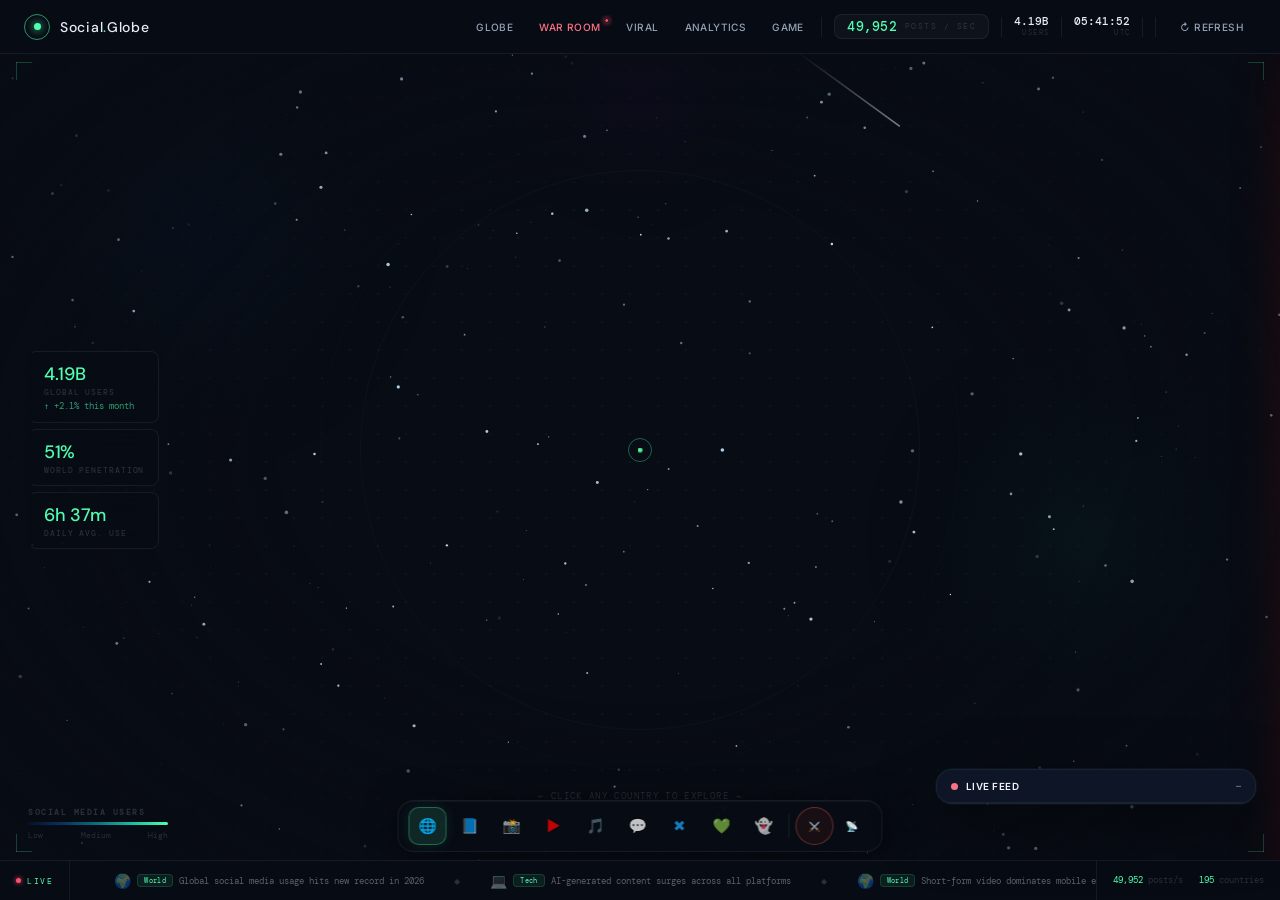
==== commit 05ce8821: "fix: mobile master layout — z-index stack, bottom sheet, single-row dock, globe centering, beacon cl" ====
--- a/index.html
+++ b/index.html
@@ -407,6 +407,30 @@
     }
   }, 5000);
 })();
+
+// ── PROMPT 3: Globe recenter on mobile ───────────────────────────────────
+(function() {
+  function recenterGlobe() {
+    if (window.innerWidth > 768) return;
+    var container = document.getElementById('globe-container');
+    if (!container) return;
+    var globeW = window.innerWidth;
+    var globeH = Math.max(window.innerHeight - 48 - 52 - 36, 240);
+    // Notify Globe.gl instance to resize if it's exposed
+    if (window.__globe && typeof window.__globe.width === 'function') {
+      try { window.__globe.width(globeW).height(globeH); } catch(e) {}
+    }
+    // Ensure canvas fills container
+    var canvas = container.querySelector('canvas');
+    if (canvas) {
+      canvas.style.width = '100%';
+      canvas.style.height = '100%';
+    }
+  }
+  window.addEventListener('load', function() { setTimeout(recenterGlobe, 700); });
+  window.addEventListener('resize', recenterGlobe);
+  window.addEventListener('orientationchange', function() { setTimeout(recenterGlobe, 400); });
+})();
 </script>
 </body>
 </html>
--- a/css/styles.css
+++ b/css/styles.css
@@ -4563,21 +4563,252 @@
   }
 }
 
-/* ── GLOBE CONTAINER: constrained on mobile ──────────────────────── */
-/* Leave room: header(52px top) + dock(52px) + ticker(36px) = 140px bottom */
+/* =================================================================
+   MOBILE MASTER LAYOUT — 7-prompt comprehensive fix
+   Highest specificity block; overrides everything above.
+   Stack (bottom → top):
+     1  globe
+     400 ticker
+     450 dock
+     460 geo-banner
+     480 kill-feed
+     500 header
+     690 panel-overlay
+     700 side-panel (bottom sheet)
+     800 war-room / viral overlays
+   ================================================================= */
+
+/* ── PROMPT 7: master layout reset ────────────────────────────── */
 @media (max-width: 768px) {
+
+  /* 1. Header — 48px, always visible */
+  header {
+    position: fixed !important;
+    top: 0 !important; left: 0 !important; right: 0 !important;
+    height: 48px !important;
+    min-height: 48px !important;
+    z-index: 500 !important;
+    overflow: hidden !important;
+    padding: 0 12px !important;
+    gap: 8px !important;
+  }
+
+  /* 2. Globe — fills between header and dock/ticker
+        PROMPT 3: reset any margin/offset so it re-centers
+        PROMPT 4: overflow:hidden clips beacons that escape */
   #globe-container {
-    top: 54px !important;
-    bottom: 90px !important;  /* dock + ticker approx */
+    position: fixed !important;
+    top: 48px !important;
+    bottom: 88px !important;        /* dock(52) + ticker(36) */
     left: 0 !important;
     right: 0 !important;
-    min-height: 260px !important;
-  }
-  /* Adjust coords display (already hidden via #CO above) */
+    width: 100vw !important;
+    z-index: 1 !important;
+    min-height: 240px !important;
+    overflow: hidden !important;    /* PROMPT 4: clips rouge beacons */
+    margin: 0 !important;
+    padding: 0 !important;
+    display: flex !important;
+    align-items: center !important;
+    justify-content: center !important;
+  }
+  #globe-container canvas {
+    position: absolute !important;
+    top: 0 !important; left: 0 !important;
+    width: 100% !important; height: 100% !important;
+  }
+
+  /* 3. Ticker — pinned to very bottom
+        PROMPT 5: height expands by safe-area-inset-bottom */
+  #ticker-bar {
+    position: fixed !important;
+    bottom: 0 !important; left: 0 !important; right: 0 !important;
+    height: 36px !important;
+    z-index: 400 !important;
+    background: rgba(3,5,14,0.95) !important;
+    backdrop-filter: blur(10px) !important;
+    border-top: 1px solid rgba(255,255,255,0.08) !important;
+  }
+
+  /* 4. Dock — single row, above ticker
+        PROMPT 2: flex-direction:row + flex-wrap:nowrap = no double row */
+  .dock-wrap {
+    position: fixed !important;
+    bottom: 44px !important;
+    left: 50% !important;
+    transform: translateX(-50%) !important;
+    z-index: 450 !important;
+    /* Single-row enforcement */
+    display: flex !important;
+    flex-direction: row !important;
+    flex-wrap: nowrap !important;
+    align-items: center !important;
+    overflow-x: auto !important;
+    overflow-y: hidden !important;
+    scrollbar-width: none !important;
+    /* Sizing */
+    height: 52px !important;
+    max-width: calc(100vw - 24px) !important;
+    padding: 0 10px !important;
+    gap: 4px !important;
+    border-radius: 26px !important;
+  }
+  .dock-wrap::-webkit-scrollbar { display: none !important; }
+
+  /* Platform toolbar inside dock: also single-row */
+  #platform-toolbar {
+    display: flex !important;
+    flex-direction: row !important;
+    flex-wrap: nowrap !important;
+    align-items: center !important;
+    gap: 4px !important;
+    overflow: visible !important;
+    /* no separate scroll — parent dock scrolls */
+  }
+
+  /* 5. PROMPT 1: Country panel → bottom sheet 58vh
+        (Already converted in prior session; refine height + z-index) */
+  #side-panel {
+    position: fixed !important;
+    top: auto !important;
+    bottom: 0 !important;
+    left: 0 !important; right: 0 !important;
+    width: 100% !important;
+    height: 58vh !important;
+    max-height: 58vh !important;
+    transform: translateY(100%) !important;
+    z-index: 700 !important;
+    border-radius: 20px 20px 0 0 !important;
+    border-left: none !important;
+    border-right: none !important;
+    border-top: 1px solid rgba(255,255,255,0.1) !important;
+    box-shadow: 0 -20px 60px rgba(0,0,0,0.5) !important;
+    overflow-y: auto !important;
+    overflow-x: hidden !important;
+  }
+  #side-panel.open {
+    transform: translateY(0) !important;
+  }
+  #panel-overlay {
+    z-index: 690 !important;
+  }
+
+  /* 6. Geo-banner — above dock */
+  #geo-banner {
+    position: fixed !important;
+    bottom: 108px !important;    /* ticker(36)+dock(52)+gap(20) */
+    left: 50% !important;
+    transform: translateX(-50%) !important;
+    z-index: 460 !important;
+    max-width: calc(100vw - 32px) !important;
+    white-space: nowrap !important;
+    font-size: 11px !important;
+    padding: 7px 12px !important;
+  }
+
+  /* 7. Kill feed — just below header */
+  #kill-feed-wrap {
+    position: fixed !important;
+    top: 56px !important;
+    right: 8px !important;
+    width: 200px !important;
+    z-index: 480 !important;
+  }
+
+  /* 8. PROMPT 7-9: War room and Viral overlays — full screen, above all */
+  .war-room-overlay {
+    position: fixed !important;
+    top: 48px !important;
+    bottom: 0 !important;
+    left: 0 !important; right: 0 !important;
+    width: 100% !important;
+    height: calc(100dvh - 48px) !important;
+    z-index: 800 !important;
+    overflow-y: auto !important;
+  }
+  .vt-panel {
+    position: fixed !important;
+    top: 48px !important;
+    bottom: 0 !important;
+    left: 0 !important; right: 0 !important;
+    width: 100% !important;
+    z-index: 800 !important;
+    overflow-y: auto !important;
+  }
+
+  /* 9. Stats bar — hide on mobile (too cramped) */
+  #stats-bar { display: none !important; }
   #CO, .coords { display: none !important; }
-  /* Stats bar: stays visible, float above globe */
-  #stats-bar {
-    top: 64px !important;
-  }
-}
-
+
+  /* 10. PROMPT 6: Header compact — nav items as tiny pills */
+  .hdr-nav,
+  .hdr-sep,
+  .hdr-stat,
+  .hdr-pps-chip,
+  .hdr-updated { display: none !important; }
+  .hdr-logo-txt { font-size: 13px !important; letter-spacing: 0.08em !important; }
+  .hdr-live { font-size: 9px !important; gap: 4px !important; flex-shrink: 0 !important; }
+  .hdr-live-dot { width: 5px !important; height: 5px !important; }
+  .hdr-refresh-btn {
+    font-size: 9px !important;
+    padding: 4px 8px !important;
+    white-space: nowrap !important;
+    flex-shrink: 0 !important;
+    letter-spacing: 0.03em !important;
+  }
+
+  /* 11. PROMPT 4: Beacon containment inside globe */
+  /* #globe-container already has overflow:hidden — this is backup */
+  .beacon, [class*="beacon"],
+  .news-pin, [class*="pin"] {
+    contain: layout !important;
+  }
+
+  /* 12. PROMPT 5: Ticker label + content compact */
+  .ticker-label, .tk-label {
+    font-size: 8px !important;
+    padding: 0 8px !important;
+    white-space: nowrap !important;
+    flex-shrink: 0 !important;
+  }
+  .ticker-item { font-size: 10px !important; }
+  .ticker-right-stat, [class*="ticker-stat"] {
+    font-size: 9px !important;
+    white-space: nowrap !important;
+    padding: 0 6px !important;
+    flex-shrink: 0 !important;
+  }
+}
+
+/* ── PROMPT 5: iPhone home-bar safe area ───────────────────────── */
+@supports (padding-bottom: env(safe-area-inset-bottom)) {
+  @media (max-width: 768px) {
+    #ticker-bar {
+      padding-bottom: env(safe-area-inset-bottom) !important;
+      height: calc(36px + env(safe-area-inset-bottom)) !important;
+    }
+    .dock-wrap {
+      bottom: calc(44px + env(safe-area-inset-bottom)) !important;
+    }
+    #geo-banner {
+      bottom: calc(108px + env(safe-area-inset-bottom)) !important;
+    }
+    #globe-container {
+      bottom: calc(88px + env(safe-area-inset-bottom)) !important;
+    }
+  }
+}
+
+/* ── PROMPT 6: Header notch / Dynamic Island safe area ─────────── */
+@supports (padding-top: env(safe-area-inset-top)) {
+  @media (max-width: 768px) {
+    header {
+      padding-top: max(0px, env(safe-area-inset-top)) !important;
+      height: calc(48px + env(safe-area-inset-top)) !important;
+    }
+    #globe-container {
+      top: calc(48px + env(safe-area-inset-top)) !important;
+    }
+  }
+}
+
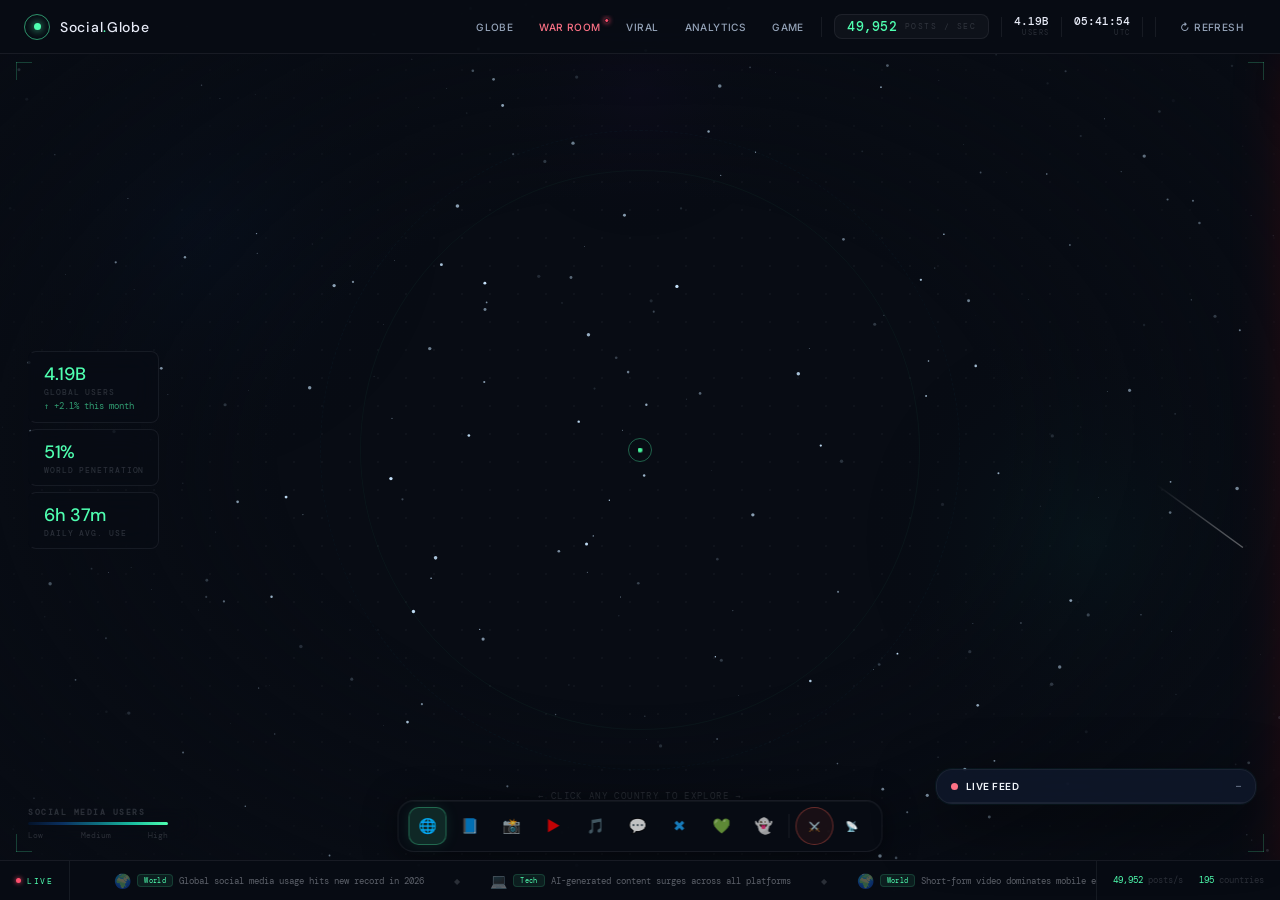
==== commit 025cce29: "revert: undo mobile layout debug changes (05ce882, 92ddbc1)" ====
--- a/index.html
+++ b/index.html
@@ -34,7 +34,6 @@
 <div id="intro-overlay" aria-hidden="true">
   <div class="intro-title">SOCIAL GLOBE</div>
   <div class="intro-subtitle">Real-Time World Social Media Intelligence</div>
-  <div class="intro-bar"><div class="intro-fill"></div></div>
 </div>
 <canvas id="star-canvas" aria-hidden="true"></canvas>
 <div id="globe-container" role="img" aria-label="3D interactive globe showing social media usage by country"></div>
@@ -382,55 +381,6 @@
     if (u) u.textContent = 'just now';
   });
 }
-
-// ── Loader force-dismiss safety ───────────────────────────────────────
-(function() {
-  function dismissLoader() {
-    var ldr = document.getElementById('intro-overlay');
-    if (ldr && ldr.parentNode) {
-      ldr.style.transition = 'opacity 0.8s ease';
-      ldr.style.opacity = '0';
-      ldr.style.pointerEvents = 'none';
-      setTimeout(function() { if (ldr.parentNode) ldr.remove(); }, 900);
-    }
-  }
-  // Primary: dismiss after 2.4s (globe CDN usually loads by then)
-  setTimeout(dismissLoader, 2400);
-  // Safety fallback: force-dismiss after 5s no matter what
-  setTimeout(function() {
-    var ldr = document.getElementById('intro-overlay');
-    if (ldr && ldr.parentNode) {
-      ldr.style.opacity = '0';
-      ldr.style.pointerEvents = 'none';
-      setTimeout(function() { if (ldr.parentNode) ldr.remove(); }, 500);
-      console.warn('Loader force-dismissed by safety timeout');
-    }
-  }, 5000);
-})();
-
-// ── PROMPT 3: Globe recenter on mobile ───────────────────────────────────
-(function() {
-  function recenterGlobe() {
-    if (window.innerWidth > 768) return;
-    var container = document.getElementById('globe-container');
-    if (!container) return;
-    var globeW = window.innerWidth;
-    var globeH = Math.max(window.innerHeight - 48 - 52 - 36, 240);
-    // Notify Globe.gl instance to resize if it's exposed
-    if (window.__globe && typeof window.__globe.width === 'function') {
-      try { window.__globe.width(globeW).height(globeH); } catch(e) {}
-    }
-    // Ensure canvas fills container
-    var canvas = container.querySelector('canvas');
-    if (canvas) {
-      canvas.style.width = '100%';
-      canvas.style.height = '100%';
-    }
-  }
-  window.addEventListener('load', function() { setTimeout(recenterGlobe, 700); });
-  window.addEventListener('resize', recenterGlobe);
-  window.addEventListener('orientationchange', function() { setTimeout(recenterGlobe, 400); });
-})();
 </script>
 </body>
 </html>
--- a/css/styles.css
+++ b/css/styles.css
@@ -4390,425 +4390,3 @@
   #kill-feed-wrap { width: 190px !important; right: 4px !important; }
 }
 
-/* =================================================================
-   MOBILE CRITICAL FIXES — Loader, Dock, Header, Geo-banner, Globe
-   ================================================================= */
-
-/* ── Progress bar inside loader ──────────────────────────────────── */
-.intro-bar {
-  width: min(220px, 60vw);
-  height: 1px;
-  background: rgba(255,255,255,0.1);
-  border-radius: 1px;
-  overflow: hidden;
-  margin-top: 8px;
-}
-.intro-fill {
-  height: 100%;
-  width: 0%;
-  background: linear-gradient(90deg, var(--ac, #4fffb0), rgba(79,255,176,0.4));
-  border-radius: 1px;
-  animation: introBarFill 2.2s cubic-bezier(0.4,0,0.2,1) 0.3s forwards;
-}
-@keyframes introBarFill {
-  0%   { width: 0%; }
-  60%  { width: 80%; }
-  90%  { width: 95%; }
-  100% { width: 100%; }
-}
-
-/* ── LOADER: mobile responsive ───────────────────────────────────── */
-@media (max-width: 768px) {
-  #intro-overlay {
-    padding: 24px !important;
-    gap: 14px !important;
-  }
-  .intro-title {
-    font-size: clamp(28px, 8vw, 48px) !important;
-    letter-spacing: clamp(0.08em, 1.5vw, 0.18em) !important;
-    line-height: 1.1 !important;
-    white-space: nowrap !important;
-    max-width: 100% !important;
-    overflow: hidden !important;
-    text-overflow: ellipsis !important;
-  }
-  .intro-subtitle {
-    font-size: clamp(9px, 2.5vw, 11px) !important;
-    letter-spacing: clamp(0.08em, 1vw, 0.18em) !important;
-    text-align: center !important;
-    padding: 0 16px !important;
-    line-height: 1.6 !important;
-    word-break: break-word !important;
-    white-space: normal !important;
-    max-width: 280px !important;
-  }
-  .intro-bar {
-    width: min(200px, 70vw) !important;
-  }
-}
-
-/* ── DOCK: compact on mobile ─────────────────────────────────────── */
-@media (max-width: 768px) {
-  .dock-wrap {
-    height: 52px !important;
-    padding: 0 10px !important;
-    gap: 2px !important;
-    border-radius: 26px !important;
-    bottom: 44px !important;
-    max-width: calc(100vw - 24px) !important;
-  }
-  .plat-btn {
-    width: 36px !important;
-    height: 36px !important;
-    font-size: 14px !important;
-    border-radius: 8px !important;
-    padding: 0 !important;
-    flex-shrink: 0 !important;
-  }
-  .plat-icon { font-size: 14px !important; }
-  .dock-extra-btn {
-    width: 36px !important;
-    height: 36px !important;
-    font-size: 14px !important;
-    border-radius: 8px !important;
-  }
-  .dock-sep-v { height: 18px !important; margin: 0 3px !important; }
-  /* Overflow-scroll if dock is too wide on very small phones */
-  #platform-toolbar {
-    overflow-x: auto !important;
-    scrollbar-width: none !important;
-    -ms-overflow-style: none !important;
-  }
-  #platform-toolbar::-webkit-scrollbar { display: none !important; }
-}
-
-/* ── HEADER: compact on mobile ───────────────────────────────────── */
-@media (max-width: 768px) {
-  header {
-    height: 52px !important;
-    min-height: 52px !important;
-    padding: 0 12px !important;
-    gap: 8px !important;
-    overflow: hidden !important;
-  }
-  .hdr-logo-ring {
-    width: 22px !important;
-    height: 22px !important;
-  }
-  .hdr-logo-txt {
-    font-size: 13px !important;
-    letter-spacing: 0.1em !important;
-  }
-  /* Nav, stats, separators already hidden at ≤900px breakpoint.
-     Ensure these are also hidden in the 768 range: */
-  .hdr-nav,
-  .hdr-sep,
-  .hdr-stat,
-  .hdr-pps-chip,
-  .hdr-updated { display: none !important; }
-  /* Keep live chip but compact */
-  .hdr-live {
-    font-size: 9px !important;
-    gap: 5px !important;
-    flex-shrink: 0 !important;
-    white-space: nowrap !important;
-  }
-  .hdr-live-dot {
-    width: 5px !important;
-    height: 5px !important;
-  }
-  /* UTC chip: keep but smaller */
-  .hdr-stat:last-of-type {
-    display: flex !important;
-    flex-shrink: 0 !important;
-  }
-  .hdr-stat:last-of-type .hdr-stat-v { font-size: 11px !important; }
-  .hdr-stat:last-of-type .hdr-stat-l { display: none !important; }
-  /* Refresh button: compact but visible */
-  .hdr-refresh-btn {
-    font-size: 10px !important;
-    padding: 4px 8px !important;
-    letter-spacing: 0.04em !important;
-    white-space: nowrap !important;
-    flex-shrink: 0 !important;
-  }
-}
-
-/* iPhone notch / Dynamic Island safe area */
-@supports (padding-top: env(safe-area-inset-top)) {
-  @media (max-width: 768px) {
-    header {
-      padding-top: max(0px, env(safe-area-inset-top)) !important;
-      height: calc(52px + env(safe-area-inset-top)) !important;
-    }
-  }
-}
-
-/* ── GEO-BANNER: above dock + ticker on mobile ───────────────────── */
-@media (max-width: 768px) {
-  #geo-banner {
-    bottom: 110px !important;   /* dock(52) + ticker(36) + gap(22) */
-    max-width: calc(100vw - 32px) !important;
-    font-size: 11px !important;
-    padding: 7px 12px !important;
-    gap: 7px !important;
-    z-index: 200 !important;
-    white-space: nowrap !important;
-  }
-  #geo-open-btn {
-    font-size: 10px !important;
-    padding: 3px 9px !important;
-    white-space: nowrap !important;
-    flex-shrink: 0 !important;
-  }
-}
-
-/* =================================================================
-   MOBILE MASTER LAYOUT — 7-prompt comprehensive fix
-   Highest specificity block; overrides everything above.
-   Stack (bottom → top):
-     1  globe
-     400 ticker
-     450 dock
-     460 geo-banner
-     480 kill-feed
-     500 header
-     690 panel-overlay
-     700 side-panel (bottom sheet)
-     800 war-room / viral overlays
-   ================================================================= */
-
-/* ── PROMPT 7: master layout reset ────────────────────────────── */
-@media (max-width: 768px) {
-
-  /* 1. Header — 48px, always visible */
-  header {
-    position: fixed !important;
-    top: 0 !important; left: 0 !important; right: 0 !important;
-    height: 48px !important;
-    min-height: 48px !important;
-    z-index: 500 !important;
-    overflow: hidden !important;
-    padding: 0 12px !important;
-    gap: 8px !important;
-  }
-
-  /* 2. Globe — fills between header and dock/ticker
-        PROMPT 3: reset any margin/offset so it re-centers
-        PROMPT 4: overflow:hidden clips beacons that escape */
-  #globe-container {
-    position: fixed !important;
-    top: 48px !important;
-    bottom: 88px !important;        /* dock(52) + ticker(36) */
-    left: 0 !important;
-    right: 0 !important;
-    width: 100vw !important;
-    z-index: 1 !important;
-    min-height: 240px !important;
-    overflow: hidden !important;    /* PROMPT 4: clips rouge beacons */
-    margin: 0 !important;
-    padding: 0 !important;
-    display: flex !important;
-    align-items: center !important;
-    justify-content: center !important;
-  }
-  #globe-container canvas {
-    position: absolute !important;
-    top: 0 !important; left: 0 !important;
-    width: 100% !important; height: 100% !important;
-  }
-
-  /* 3. Ticker — pinned to very bottom
-        PROMPT 5: height expands by safe-area-inset-bottom */
-  #ticker-bar {
-    position: fixed !important;
-    bottom: 0 !important; left: 0 !important; right: 0 !important;
-    height: 36px !important;
-    z-index: 400 !important;
-    background: rgba(3,5,14,0.95) !important;
-    backdrop-filter: blur(10px) !important;
-    border-top: 1px solid rgba(255,255,255,0.08) !important;
-  }
-
-  /* 4. Dock — single row, above ticker
-        PROMPT 2: flex-direction:row + flex-wrap:nowrap = no double row */
-  .dock-wrap {
-    position: fixed !important;
-    bottom: 44px !important;
-    left: 50% !important;
-    transform: translateX(-50%) !important;
-    z-index: 450 !important;
-    /* Single-row enforcement */
-    display: flex !important;
-    flex-direction: row !important;
-    flex-wrap: nowrap !important;
-    align-items: center !important;
-    overflow-x: auto !important;
-    overflow-y: hidden !important;
-    scrollbar-width: none !important;
-    /* Sizing */
-    height: 52px !important;
-    max-width: calc(100vw - 24px) !important;
-    padding: 0 10px !important;
-    gap: 4px !important;
-    border-radius: 26px !important;
-  }
-  .dock-wrap::-webkit-scrollbar { display: none !important; }
-
-  /* Platform toolbar inside dock: also single-row */
-  #platform-toolbar {
-    display: flex !important;
-    flex-direction: row !important;
-    flex-wrap: nowrap !important;
-    align-items: center !important;
-    gap: 4px !important;
-    overflow: visible !important;
-    /* no separate scroll — parent dock scrolls */
-  }
-
-  /* 5. PROMPT 1: Country panel → bottom sheet 58vh
-        (Already converted in prior session; refine height + z-index) */
-  #side-panel {
-    position: fixed !important;
-    top: auto !important;
-    bottom: 0 !important;
-    left: 0 !important; right: 0 !important;
-    width: 100% !important;
-    height: 58vh !important;
-    max-height: 58vh !important;
-    transform: translateY(100%) !important;
-    z-index: 700 !important;
-    border-radius: 20px 20px 0 0 !important;
-    border-left: none !important;
-    border-right: none !important;
-    border-top: 1px solid rgba(255,255,255,0.1) !important;
-    box-shadow: 0 -20px 60px rgba(0,0,0,0.5) !important;
-    overflow-y: auto !important;
-    overflow-x: hidden !important;
-  }
-  #side-panel.open {
-    transform: translateY(0) !important;
-  }
-  #panel-overlay {
-    z-index: 690 !important;
-  }
-
-  /* 6. Geo-banner — above dock */
-  #geo-banner {
-    position: fixed !important;
-    bottom: 108px !important;    /* ticker(36)+dock(52)+gap(20) */
-    left: 50% !important;
-    transform: translateX(-50%) !important;
-    z-index: 460 !important;
-    max-width: calc(100vw - 32px) !important;
-    white-space: nowrap !important;
-    font-size: 11px !important;
-    padding: 7px 12px !important;
-  }
-
-  /* 7. Kill feed — just below header */
-  #kill-feed-wrap {
-    position: fixed !important;
-    top: 56px !important;
-    right: 8px !important;
-    width: 200px !important;
-    z-index: 480 !important;
-  }
-
-  /* 8. PROMPT 7-9: War room and Viral overlays — full screen, above all */
-  .war-room-overlay {
-    position: fixed !important;
-    top: 48px !important;
-    bottom: 0 !important;
-    left: 0 !important; right: 0 !important;
-    width: 100% !important;
-    height: calc(100dvh - 48px) !important;
-    z-index: 800 !important;
-    overflow-y: auto !important;
-  }
-  .vt-panel {
-    position: fixed !important;
-    top: 48px !important;
-    bottom: 0 !important;
-    left: 0 !important; right: 0 !important;
-    width: 100% !important;
-    z-index: 800 !important;
-    overflow-y: auto !important;
-  }
-
-  /* 9. Stats bar — hide on mobile (too cramped) */
-  #stats-bar { display: none !important; }
-  #CO, .coords { display: none !important; }
-
-  /* 10. PROMPT 6: Header compact — nav items as tiny pills */
-  .hdr-nav,
-  .hdr-sep,
-  .hdr-stat,
-  .hdr-pps-chip,
-  .hdr-updated { display: none !important; }
-  .hdr-logo-txt { font-size: 13px !important; letter-spacing: 0.08em !important; }
-  .hdr-live { font-size: 9px !important; gap: 4px !important; flex-shrink: 0 !important; }
-  .hdr-live-dot { width: 5px !important; height: 5px !important; }
-  .hdr-refresh-btn {
-    font-size: 9px !important;
-    padding: 4px 8px !important;
-    white-space: nowrap !important;
-    flex-shrink: 0 !important;
-    letter-spacing: 0.03em !important;
-  }
-
-  /* 11. PROMPT 4: Beacon containment inside globe */
-  /* #globe-container already has overflow:hidden — this is backup */
-  .beacon, [class*="beacon"],
-  .news-pin, [class*="pin"] {
-    contain: layout !important;
-  }
-
-  /* 12. PROMPT 5: Ticker label + content compact */
-  .ticker-label, .tk-label {
-    font-size: 8px !important;
-    padding: 0 8px !important;
-    white-space: nowrap !important;
-    flex-shrink: 0 !important;
-  }
-  .ticker-item { font-size: 10px !important; }
-  .ticker-right-stat, [class*="ticker-stat"] {
-    font-size: 9px !important;
-    white-space: nowrap !important;
-    padding: 0 6px !important;
-    flex-shrink: 0 !important;
-  }
-}
-
-/* ── PROMPT 5: iPhone home-bar safe area ───────────────────────── */
-@supports (padding-bottom: env(safe-area-inset-bottom)) {
-  @media (max-width: 768px) {
-    #ticker-bar {
-      padding-bottom: env(safe-area-inset-bottom) !important;
-      height: calc(36px + env(safe-area-inset-bottom)) !important;
-    }
-    .dock-wrap {
-      bottom: calc(44px + env(safe-area-inset-bottom)) !important;
-    }
-    #geo-banner {
-      bottom: calc(108px + env(safe-area-inset-bottom)) !important;
-    }
-    #globe-container {
-      bottom: calc(88px + env(safe-area-inset-bottom)) !important;
-    }
-  }
-}
-
-/* ── PROMPT 6: Header notch / Dynamic Island safe area ─────────── */
-@supports (padding-top: env(safe-area-inset-top)) {
-  @media (max-width: 768px) {
-    header {
-      padding-top: max(0px, env(safe-area-inset-top)) !important;
-      height: calc(48px + env(safe-area-inset-top)) !important;
-    }
-    #globe-container {
-      top: calc(48px + env(safe-area-inset-top)) !important;
-    }
-  }
-}
-
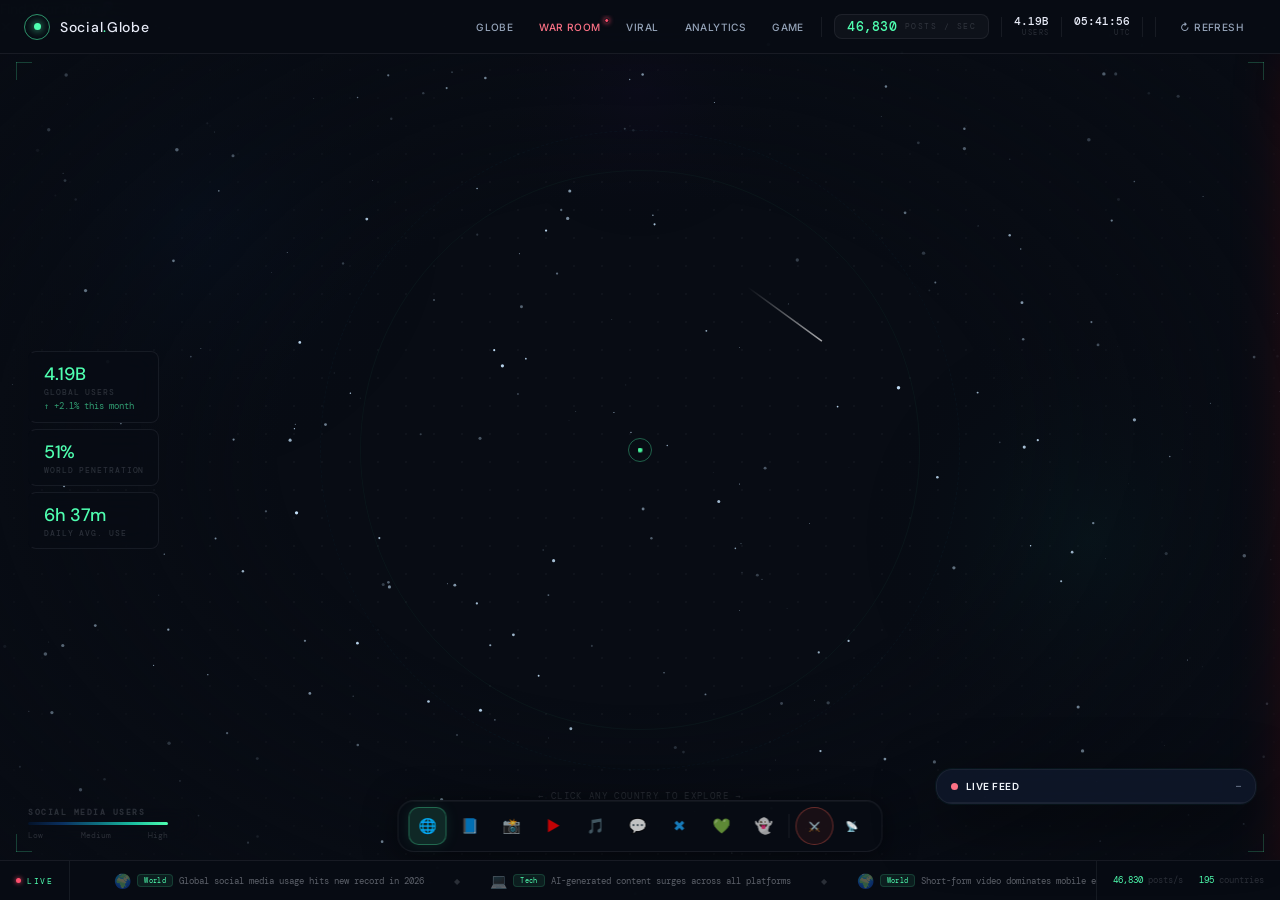
==== commit b649570c: "fix: full code audit — 10 bugs fixed - index.html: add missing <script src=\"js/twin-finder.js\"> ta" ====
--- a/index.html
+++ b/index.html
@@ -34,6 +34,7 @@
 <div id="intro-overlay" aria-hidden="true">
   <div class="intro-title">SOCIAL GLOBE</div>
   <div class="intro-subtitle">Real-Time World Social Media Intelligence</div>
+  <div class="intro-bar"></div>
 </div>
 <canvas id="star-canvas" aria-hidden="true"></canvas>
 <div id="globe-container" role="img" aria-label="3D interactive globe showing social media usage by country"></div>
@@ -230,6 +231,7 @@
   <script src="js/breaking-news.js"></script>
   <script src="js/live-feed.js"></script>
   <script src="js/platform-war.js"></script>
+  <script src="js/twin-finder.js"></script>
   <script>
     // ── Dynamic header stats from SOCIAL_DATA ──────────────────────────
     (function initStats() {
@@ -247,11 +249,14 @@
       if (pctEl) pctEl.textContent = pct + '%';
     })();
 
-    // ── LIVE button → scroll live feed into view ───────────────────────
+    // ── LIVE button → flash/highlight the live feed panel ─────────────────
     document.getElementById('live-indicator')?.addEventListener('click', function () {
       const panel = document.getElementById('live-feed-panel');
       if (!panel) return;
-      panel.scrollIntoView({ behavior: 'smooth', block: 'center' });
+      // Remove then re-add class to restart animation even if already flashing
+      panel.classList.remove('lf-flash');
+      // Force reflow so animation restarts
+      void panel.offsetWidth;
       panel.classList.add('lf-flash');
       setTimeout(() => panel.classList.remove('lf-flash'), 800);
     });
@@ -302,6 +307,16 @@
 </div>
 
 <script>
+// ── Intro overlay force-dismiss safety (in case CSS animation doesn't fire) ──
+(function() {
+  var overlay = document.getElementById('intro-overlay');
+  if (!overlay) return;
+  // CSS animation already hides it at 3.7s; force-remove at 5s as a fallback
+  setTimeout(function() {
+    if (overlay.parentNode) overlay.remove();
+  }, 5000);
+})();
+
 // ── Custom Cursor (lerp ring) ─────────────────────────────────────────
 (function() {
   var cu = document.getElementById('cu');
--- a/css/styles.css
+++ b/css/styles.css
@@ -990,6 +990,27 @@
 @keyframes introGrow {
   from { opacity: 0; transform: scale(0.85) translateY(20px); }
   to   { opacity: 1; transform: scale(1) translateY(0); }
+}
+
+.intro-bar {
+  width: 180px;
+  height: 2px;
+  margin-top: 20px;
+  border-radius: 2px;
+  background: rgba(255,255,255,0.08);
+  overflow: hidden;
+  animation: introGrow 1.4s cubic-bezier(0.16, 1, 0.3, 1) 0.3s both;
+}
+.intro-bar::after {
+  content: '';
+  display: block;
+  height: 100%;
+  width: 0;
+  background: linear-gradient(90deg, #BF5AF2, #39FF14);
+  animation: introBarFill 2.4s ease 0.4s forwards;
+}
+@keyframes introBarFill {
+  to { width: 100%; }
 }
 
 /* ── Targeting Reticle ── */
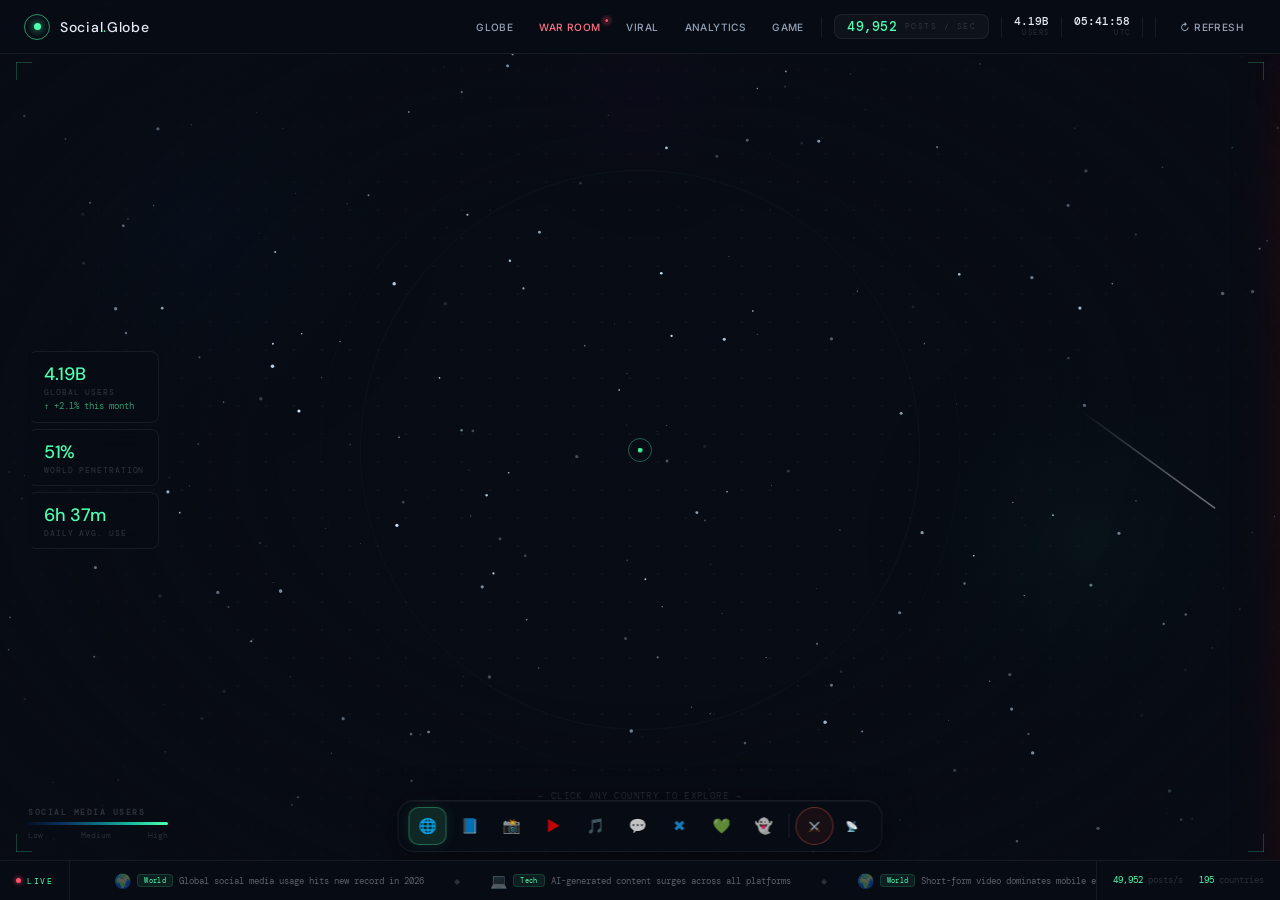
==== commit 305742db: "fix(mobile): globe/dock overlap, intro text sizes, remove live feed panel" ====
--- a/index.html
+++ b/index.html
@@ -249,17 +249,7 @@
       if (pctEl) pctEl.textContent = pct + '%';
     })();
 
-    // ── LIVE button → flash/highlight the live feed panel ─────────────────
-    document.getElementById('live-indicator')?.addEventListener('click', function () {
-      const panel = document.getElementById('live-feed-panel');
-      if (!panel) return;
-      // Remove then re-add class to restart animation even if already flashing
-      panel.classList.remove('lf-flash');
-      // Force reflow so animation restarts
-      void panel.offsetWidth;
-      panel.classList.add('lf-flash');
-      setTimeout(() => panel.classList.remove('lf-flash'), 800);
-    });
+    // ── LIVE button → no panel (removed) ────────────────────────────────
     document.getElementById('live-indicator')?.addEventListener('keydown', function (e) {
       if (e.key === 'Enter' || e.key === ' ') this.click();
     });
@@ -296,15 +286,7 @@
     })();
   </script>
 
-<!-- ── Live Feed Panel ─────────────────────────── -->
-<div id="live-feed-panel" aria-label="Live updates feed" role="log" aria-live="polite">
-  <div class="lf-header">
-    <div class="lf-live-dot"></div>
-    <span class="lf-title">Live Feed</span>
-    <span class="lf-count" id="lf-count">—</span>
-  </div>
-  <div id="lf-items"></div>
-</div>
+<!-- Live Feed Panel removed -->
 
 <script>
 // ── Intro overlay force-dismiss safety (in case CSS animation doesn't fire) ──
--- a/css/styles.css
+++ b/css/styles.css
@@ -990,6 +990,24 @@
 @keyframes introGrow {
   from { opacity: 0; transform: scale(0.85) translateY(20px); }
   to   { opacity: 1; transform: scale(1) translateY(0); }
+}
+
+/* ── Intro: mobile-friendly sizes ── */
+@media (max-width: 768px) {
+  .intro-title {
+    font-size: 1.6rem !important;
+    letter-spacing: 0.08em !important;
+  }
+  .intro-subtitle {
+    font-size: 0.65rem !important;
+    letter-spacing: 0.18em !important;
+    padding: 0 20px;
+    text-align: center;
+  }
+}
+@media (max-width: 420px) {
+  .intro-title    { font-size: 1.25rem !important; }
+  .intro-subtitle { font-size: 0.58rem !important; }
 }
 
 .intro-bar {
@@ -2997,9 +3015,14 @@
    MOBILE  (≤ 768 px) — center globe, clear panels
    ═══════════════════════════════════════════════ */
 @media (max-width: 768px) {
-  /* Globe fills screen and stays centered */
+  /* Globe: leave room for header (54px) at top and dock+ticker (~98px) at bottom
+     so the sphere never hides behind the platform dock */
   #globe-container {
-    inset: 0;
+    top: 54px !important;
+    bottom: 98px !important;
+    left: 0 !important;
+    right: 0 !important;
+    position: fixed !important;
     display: flex;
     align-items: center;
     justify-content: center;
@@ -3011,16 +3034,11 @@
   #kill-feed-wrap   { display: none !important; }
   #vt-panel         { display: none !important; }
 
-  /* Platform toolbar: shift to bottom-center so it doesn't cover the globe */
+  /* Platform toolbar: lives inside .dock-wrap, no extra positioning needed */
   #platform-toolbar {
-    top: auto !important;
-    bottom: 52px;       /* above the 44px ticker */
-    left: 50%;
-    transform: translateX(-50%);
-    flex-wrap: wrap;
-    justify-content: center;
-    max-width: 98vw;
-    border-radius: 14px;
+    flex-wrap: nowrap !important;
+    justify-content: center !important;
+    gap: 2px !important;
   }
 
   /* Header: compact */
@@ -3601,100 +3619,9 @@
    LIVE FEED PANEL
 ══════════════════════════════════════════════════════ */
 #live-feed-panel {
-  position: fixed;
-  bottom: 96px;
-  right: 24px;
-  z-index: 250;
-  width: 320px;
-  background: rgba(15,23,42,0.9);
-  backdrop-filter: blur(20px);
-  -webkit-backdrop-filter: blur(20px);
-  border: 1px solid rgba(255,255,255,0.06);
-  border-radius: 16px;
-  overflow: hidden;
-  box-shadow: 0 20px 60px rgba(0,0,0,0.5), 0 0 0 1px rgba(34,211,238,0.06);
-  animation: lfFadeIn 0.5s ease both;
-}
-@keyframes lfFadeIn {
-  from { opacity:0; transform:translateY(12px); }
-  to   { opacity:1; transform:translateY(0); }
-}
-.lf-header {
-  display: flex;
-  align-items: center;
-  gap: 8px;
-  padding: 10px 14px;
-  border-bottom: 1px solid rgba(255,255,255,0.06);
-}
-.lf-live-dot {
-  width: 7px; height: 7px;
-  border-radius: 50%;
-  background: var(--rose);
-  flex-shrink: 0;
-  animation: lfPulse 1.4s ease-in-out infinite alternate;
-}
-@keyframes lfPulse {
-  from { opacity:0.4; box-shadow:none; }
-  to   { opacity:1;   box-shadow:0 0 8px var(--rose); }
-}
-.lf-title {
-  font-family: var(--ff);
-  font-size: 0.7rem;
-  font-weight: 600;
-  color: var(--text);
-  letter-spacing: 0.05em;
-  text-transform: uppercase;
-  flex: 1;
-}
-.lf-count {
-  font-family: var(--ff-mono);
-  font-size: 0.6rem;
-  color: var(--muted);
-}
-#lf-items {
-  max-height: 220px;
-  overflow: hidden;
-  display: flex;
-  flex-direction: column;
-}
-.lf-item {
-  display: flex;
-  gap: 10px;
-  align-items: flex-start;
-  padding: 9px 14px;
-  border-bottom: 1px solid rgba(255,255,255,0.04);
-  transition: background 0.15s;
-  animation: lfItemIn 0.4s cubic-bezier(0.22,1,0.36,1) both;
-}
-@keyframes lfItemIn {
-  from { opacity:0; transform:translateY(-6px); }
-  to   { opacity:1; transform:translateY(0); }
-}
-.lf-item:last-child { border-bottom: none; }
-.lf-item:hover { background: rgba(255,255,255,0.03); }
-.lf-item-dot {
-  width: 5px; height: 5px;
-  border-radius: 50%;
-  background: var(--cyan);
-  flex-shrink: 0;
-  margin-top: 5px;
-}
-.lf-item-text {
-  font-family: var(--ff);
-  font-size: 0.7rem;
-  font-weight: 400;
-  color: var(--muted);
-  line-height: 1.5;
-  flex: 1;
-}
-.lf-item-time {
-  font-family: var(--ff-mono);
-  font-size: 0.55rem;
-  color: rgba(148,163,184,0.5);
-  flex-shrink: 0;
-  margin-top: 2px;
-  white-space: nowrap;
-}
+  display: none !important; /* Live Feed panel removed */
+}
+/* live-feed-panel CSS removed */
 
 /* ── Trending in panel ───────────────────────────────── */
 #panel-trending .trend-item,
@@ -3763,17 +3690,11 @@
 
 /* ── Responsive ─────────────────────────────────────── */
 @media (max-width: 768px) {
-  /* Live feed: full width on tablet, shifted above ticker */
-  #live-feed-panel { width: calc(100vw - 32px); right: 16px; bottom: 56px; }
   #stats-bar { flex-direction: column; gap: 6px; }
   .stat-card { padding: 8px 12px; }
   /* Side panel: full width on tablet */
   #side-panel { width: 100% !important; }
 }
-@media (max-width: 480px) {
-  /* hide live feed on small phones — too little room */
-  #live-feed-panel { display: none; }
-}
 
 /* ── Touch devices: hide custom cursor reticle ─────── */
 @media (hover: none) {
@@ -3781,15 +3702,7 @@
   * { cursor: default !important; }
 }
 
-/* ── LIVE indicator: click flash animation ──────────── */
-.lf-flash {
-  animation: lfFlash 0.8s cubic-bezier(0.22, 1, 0.36, 1) both !important;
-}
-@keyframes lfFlash {
-  0%   { box-shadow: 0 0 0 0 rgba(34,211,238,0.7); }
-  70%  { box-shadow: 0 0 0 14px rgba(34,211,238,0); }
-  100% { box-shadow: 0 0 0 0 rgba(34,211,238,0); }
-}
+/* lf-flash removed (panel gone) */
 
 /* ── Geolocation banner ─────────────────────────────── */
 #geo-banner {
@@ -4381,8 +4294,24 @@
   .stat-card { min-width: 90px !important; padding: 7px 10px !important; }
   .stat-value { font-size: 14px !important; }
 
-  /* Dock: ensure above ticker */
-  .dock-wrap { bottom: 44px !important; }
+  /* Dock: sit 40px above ticker (ticker = 36px, so dock bottom = 40px gives 4px gap) */
+  .dock-wrap {
+    bottom: 40px !important;
+    padding: 5px 8px !important;
+    gap: 0 !important;
+    max-width: calc(100vw - 20px) !important;
+  }
+  .plat-btn {
+    width: 34px !important;
+    height: 34px !important;
+    font-size: 15px !important;
+  }
+  .plat-icon { font-size: 15px !important; }
+  .dock-extra-btn {
+    width: 34px !important;
+    height: 34px !important;
+    font-size: 15px !important;
+  }
 
   /* Globe tooltip: slightly smaller */
   #globe-tooltip {
@@ -4409,5 +4338,24 @@
   #legend { display: none !important; }
   #click-hint { display: none !important; }
   #kill-feed-wrap { width: 190px !important; right: 4px !important; }
-}
-
+
+  /* Extra-small dock: tighter buttons */
+  .dock-wrap {
+    bottom: 38px !important;
+    padding: 4px 6px !important;
+  }
+  .plat-btn {
+    width: 30px !important;
+    height: 30px !important;
+    font-size: 14px !important;
+    border-radius: 8px !important;
+  }
+  .plat-icon { font-size: 14px !important; }
+  .dock-extra-btn {
+    width: 30px !important;
+    height: 30px !important;
+    font-size: 14px !important;
+  }
+  .dock-sep-v { margin: 0 4px !important; }
+}
+
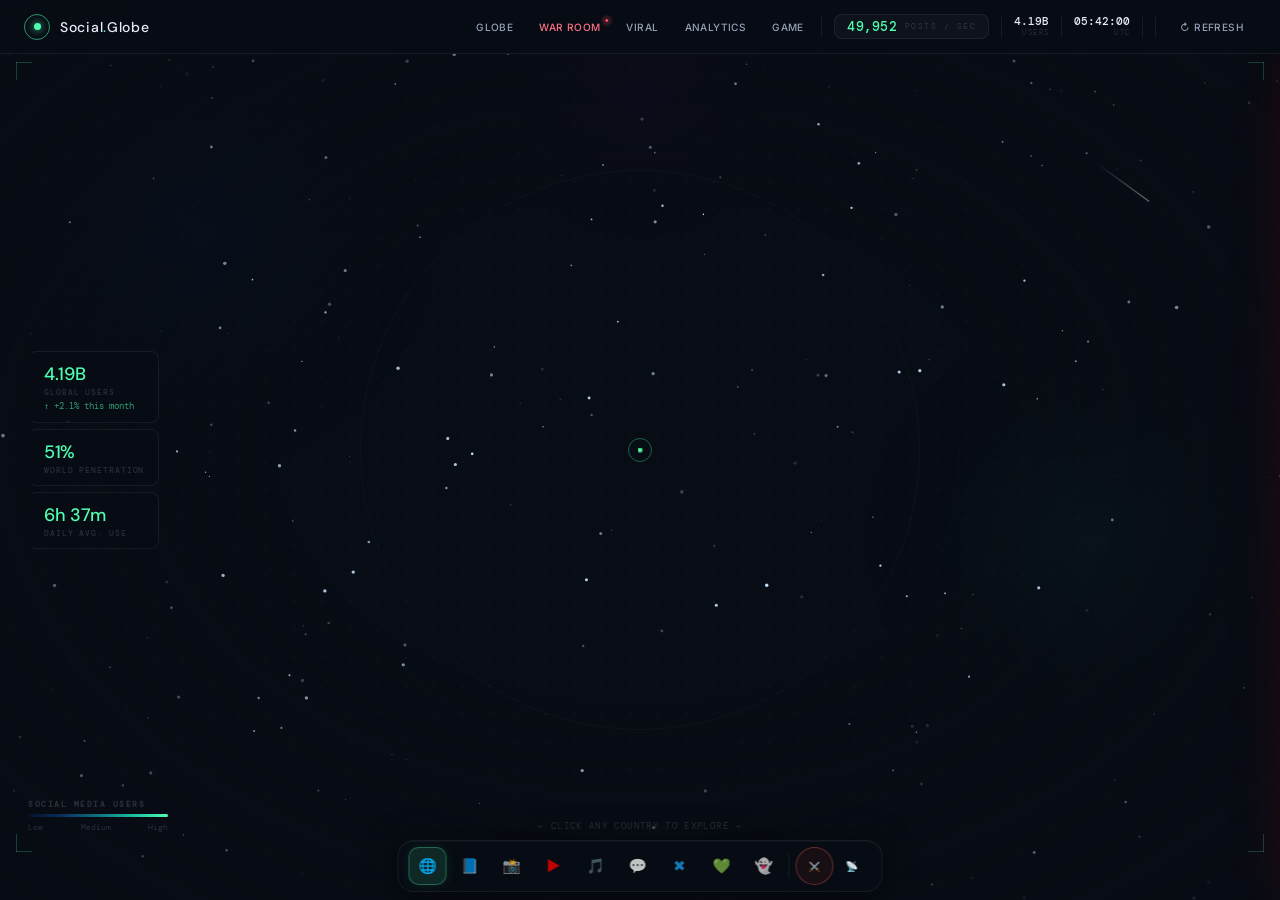
==== commit 31ca7b9e: "remove: live feed ticker bar banner + update dock/globe bottom offsets" ====
--- a/index.html
+++ b/index.html
@@ -196,20 +196,7 @@
   <div id="vt-list" class="vt-list"></div>
 </div>
 <div id="vt-arc-popup" class="vt-arc-popup" aria-hidden="true"></div>
-<!-- ── Ticker bar ── -->
-<div id="ticker-bar" aria-label="Trending news ticker">
-  <div class="ticker-live-pill">
-    <div class="ticker-live-dot"></div>
-    <span>LIVE</span>
-  </div>
-  <div class="ticker-viewport">
-    <div id="ticker-track"></div>
-  </div>
-  <div class="ticker-right-stat">
-    <span><span id="tkr-pps" style="color:var(--ac)">—</span> <span style="color:var(--dm)">posts/s</span></span>
-    <span><span style="color:var(--ac)">195</span> <span style="color:var(--dm)">countries</span></span>
-  </div>
-</div>
+<!-- Ticker bar removed -->
 <div id="toast" role="status" aria-live="polite"></div>
   <script src="js/data.js"></script>
   <script src="js/stars.js"></script>
--- a/css/styles.css
+++ b/css/styles.css
@@ -579,92 +579,6 @@
   50%       { box-shadow: 0 0 14px rgba(0,245,255,0.5), 0 0 30px rgba(0,245,255,0.15); }
 }
 
-/* ── Bottom Ticker ── */
-#ticker-bar {
-  position: fixed;
-  bottom: 0; left: 0; right: 0;
-  height: 44px;
-  z-index: 20;
-  background: linear-gradient(to right, rgba(4,9,18,0.98), rgba(6,10,22,0.98));
-  border-top: 1px solid rgba(57,255,20,0.10);
-  display: flex;
-  align-items: center;
-  overflow: hidden;
-}
-
-.ticker-header {
-  flex-shrink: 0;
-  padding: 0 16px;
-  font-family: 'Space Grotesk', sans-serif;
-  font-size: 0.62rem;
-  letter-spacing: 0.1em;
-  color: var(--gold);
-  text-transform: uppercase;
-  border-right: 1px solid rgba(0,245,255,0.12);
-  white-space: nowrap;
-}
-
-.ticker-viewport {
-  flex: 1;
-  overflow: hidden;
-  position: relative;
-  height: 100%;
-  display: flex;
-  align-items: center;
-}
-
-#ticker-track {
-  display: flex;
-  align-items: center;
-  white-space: nowrap;
-  animation: tickerScroll 60s linear infinite;
-  gap: 0;
-  padding-left: 20px;
-}
-
-#ticker-track:hover {
-  animation-play-state: paused;
-}
-
-@keyframes tickerScroll {
-  from { transform: translateX(0); }
-  to   { transform: translateX(-50%); }
-}
-
-.ticker-item {
-  display: inline-flex;
-  align-items: center;
-  gap: 6px;
-  padding: 0 18px;
-  font-size: 0.78rem;
-  color: var(--text);
-  text-decoration: none;
-  transition: color 0.2s;
-  white-space: nowrap;
-}
-.ticker-item:hover { color: var(--cyan); }
-
-.ticker-flag { font-size: 1rem; }
-
-.ticker-label {
-  background: rgba(0,245,255,0.12);
-  border: 1px solid rgba(0,245,255,0.2);
-  border-radius: 4px;
-  padding: 1px 6px;
-  font-size: 0.65rem;
-  color: var(--cyan);
-  font-family: 'Space Grotesk', sans-serif;
-  letter-spacing: 0.05em;
-}
-
-.ticker-title { max-width: 260px; overflow: hidden; text-overflow: ellipsis; }
-
-.ticker-sep {
-  color: rgba(0,245,255,0.3);
-  font-size: 0.6rem;
-  padding: 0 6px;
-}
-
 /* ── Toast ── */
 #toast {
   position: fixed;
@@ -1352,7 +1266,7 @@
 body.war-room-active #legend,
 body.war-room-active #click-hint,
 body.war-room-active #war-panel,
-body.war-room-active #ticker-bar { display: none !important; }
+/* body.war-room-active ticker rule removed */
 
 /* ── WAR ROOM overlay (right 40%) ── */
 .war-room-overlay {
@@ -3015,11 +2929,10 @@
    MOBILE  (≤ 768 px) — center globe, clear panels
    ═══════════════════════════════════════════════ */
 @media (max-width: 768px) {
-  /* Globe: leave room for header (54px) at top and dock+ticker (~98px) at bottom
-     so the sphere never hides behind the platform dock */
+  /* Globe: leave room for header (54px) at top and dock (~68px) at bottom */
   #globe-container {
     top: 54px !important;
-    bottom: 98px !important;
+    bottom: 68px !important;
     left: 0 !important;
     right: 0 !important;
     position: fixed !important;
@@ -3499,10 +3412,7 @@
 .kf-entry:hover { background: var(--glass-hover) !important; }
 .kf-entry strong { color: var(--cyan) !important; }
 
-/* ── TICKER — re-enabled ────────────────────────────── */
-#ticker-bar {
-  /* visible — override removed */
-}
+/* ticker removed */
 
 /* ── Viral Tracker panel ────────────────────────────── */
 #vt-panel {
@@ -3909,7 +3819,7 @@
 /* ── 6. Dock ──────────────────────────────────────────────────── */
 .dock-wrap {
   position: fixed !important;
-  bottom: 48px !important; left: 50% !important; transform: translateX(-50%) !important;
+  bottom: 8px !important; left: 50% !important; transform: translateX(-50%) !important;
   z-index: 100 !important;
   display: flex !important; align-items: center !important;
   background: rgba(8,12,20,0.92) !important;
@@ -4030,7 +3940,7 @@
 /* ── 8. Legend ────────────────────────────────────────────────── */
 #legend {
   position: fixed !important;
-  bottom: 60px !important; left: 28px !important;
+  bottom: 68px !important; left: 28px !important;
   z-index: 50 !important; background: transparent !important;
   border: none !important; padding: 0 !important; box-shadow: none !important;
 }
@@ -4055,7 +3965,7 @@
 /* ── 9. Click Hint ────────────────────────────────────────────── */
 #click-hint {
   position: fixed !important;
-  bottom: 98px !important; left: 50% !important; transform: translateX(-50%) !important;
+  bottom: 68px !important; left: 50% !important; transform: translateX(-50%) !important;
   top: auto !important; right: auto !important;
   font-family: var(--fm) !important; font-size: 8.5px !important;
   color: var(--dm) !important; letter-spacing: .16em !important; text-transform: uppercase !important;
@@ -4066,49 +3976,7 @@
 }
 @keyframes hintPulseNew { 0%,100% { opacity:.4; } 50% { opacity:.8; } }
 
-/* ── 10. Ticker ───────────────────────────────────────────────── */
-#ticker-bar {
-  position: fixed !important;
-  bottom: 0 !important; left: 0 !important; right: 0 !important;
-  height: 40px !important; min-height: 40px !important;
-  background: rgba(8,12,20,0.98) !important;
-  border-top: 1px solid var(--ln) !important;
-  display: flex !important; align-items: center !important;
-  z-index: 200 !important; overflow: hidden !important;
-}
-.ticker-live-pill {
-  display: flex; align-items: center; gap: 6px;
-  padding: 0 16px; border-right: 1px solid var(--ln);
-  height: 100%; flex-shrink: 0;
-  font-family: var(--fm); font-size: 8px; letter-spacing: .2em; text-transform: uppercase;
-  color: var(--ac);
-}
-.ticker-live-dot {
-  width: 5px; height: 5px; border-radius: 50%;
-  background: var(--rd); box-shadow: 0 0 5px var(--rd);
-  animation: livePulseNew 1.4s ease-in-out infinite; flex-shrink: 0;
-}
-.ticker-right-stat {
-  display: flex; align-items: center; gap: 16px;
-  padding: 0 16px; border-left: 1px solid var(--ln);
-  height: 100%; flex-shrink: 0; font-family: var(--fm); font-size: 8.5px;
-}
-.ticker-right-stat span { white-space: nowrap; }
-/* Ticker items */
-.ticker-item {
-  font-family: var(--fm) !important; font-size: 9px !important;
-  color: var(--mt) !important; padding: 0 24px !important;
-}
-.ticker-item:hover { color: var(--fg) !important; }
-.ticker-sep { color: var(--dm) !important; font-size: 8px !important; }
-.ticker-label {
-  background: rgba(79,255,176,0.08) !important;
-  border: 1px solid rgba(79,255,176,0.15) !important;
-  color: var(--ac) !important;
-  font-family: var(--fm) !important; font-size: 7px !important;
-}
-/* Old header span hidden */
-.ticker-header { display: none !important; }
+/* ── 10. Ticker removed ── */
 
 /* ── 11. Globe tooltip ────────────────────────────────────────── */
 #globe-tooltip {
@@ -4294,9 +4162,9 @@
   .stat-card { min-width: 90px !important; padding: 7px 10px !important; }
   .stat-value { font-size: 14px !important; }
 
-  /* Dock: sit 40px above ticker (ticker = 36px, so dock bottom = 40px gives 4px gap) */
+  /* Dock: sit just above bottom edge */
   .dock-wrap {
-    bottom: 40px !important;
+    bottom: 6px !important;
     padding: 5px 8px !important;
     gap: 0 !important;
     max-width: calc(100vw - 20px) !important;
@@ -4320,9 +4188,6 @@
     max-width: 160px !important;
   }
 
-  /* Ticker: thinner */
-  #ticker-bar { height: 36px !important; min-height: 36px !important; }
-
   /* Decorative elements: hide on small screens */
   .scan-ring { display: none !important; }
   .globe-corner { display: none !important; }
@@ -4341,7 +4206,7 @@
 
   /* Extra-small dock: tighter buttons */
   .dock-wrap {
-    bottom: 38px !important;
+    bottom: 6px !important;
     padding: 4px 6px !important;
   }
   .plat-btn {
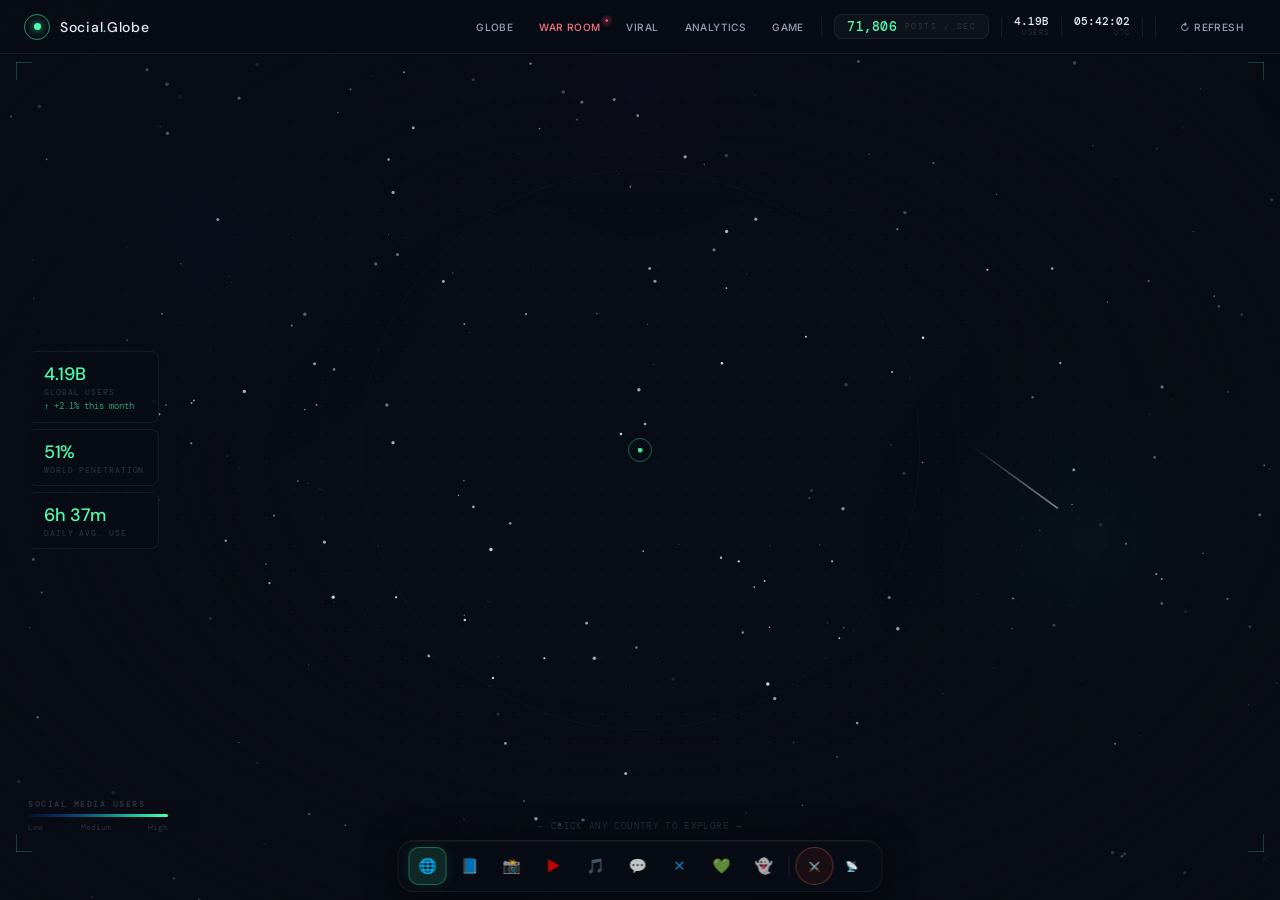
==== commit 6be5af27: "fix(bugs): war-room visibility, locale en-US, beacon bounds, safe-area, globe resize, timestamp inte" ====
--- a/index.html
+++ b/index.html
@@ -353,9 +353,11 @@
 setInterval(function() {
   var el = document.getElementById('hdr-upd-txt');
   if (!el) return;
-  var mins = Math.round((Date.now() - (window._lastRefresh||Date.now())) / 60000);
-  el.textContent = mins < 1 ? 'just now' : mins + ' min ago';
-}, 30000);
+  var elapsed = Date.now() - (window._lastRefresh || Date.now());
+  var mins = Math.round(elapsed / 60000);
+  var secs = Math.round(elapsed / 1000);
+  el.textContent = elapsed < 60000 ? secs + 's ago' : mins + ' min ago';
+}, 10000);
 // On manual refresh, reset timer
 var _origRefreshClick = document.getElementById('refresh-btn');
 if (_origRefreshClick) {
@@ -365,6 +367,27 @@
     if (u) u.textContent = 'just now';
   });
 }
+// BUG 3: force-close war room on load (prevents iOS flash)
+(function() {
+  function forceCloseWarRoom() {
+    var wr = document.getElementById('war-room');
+    if (!wr) return;
+    wr.classList.remove('open');
+    wr.setAttribute('aria-hidden', 'true');
+  }
+  forceCloseWarRoom();
+  document.addEventListener('DOMContentLoaded', forceCloseWarRoom);
+  window.addEventListener('load', forceCloseWarRoom);
+})();
+// BUG 15: globe resize handler
+window.addEventListener('resize', function() {
+  var gm = window.GlobeModule;
+  if (!gm || !gm.globeInstance) return;
+  var c = document.getElementById('globe-container');
+  if (c && typeof gm.globeInstance.width === 'function') {
+    gm.globeInstance.width(c.clientWidth).height(c.clientHeight);
+  }
+});
 </script>
 </body>
 </html>
--- a/css/styles.css
+++ b/css/styles.css
@@ -1282,10 +1282,12 @@
   overflow: hidden;
   transition: right 0.5s cubic-bezier(0.22, 1, 0.36, 1);
   pointer-events: none;
+  visibility: hidden;
 }
 .war-room-overlay.open {
   right: 0;
   pointer-events: all;
+  visibility: visible;
 }
 
 /* Scanline CRT effect */
@@ -3863,7 +3865,14 @@
 }
 .plat-label { display: none !important; }
 .plat-shortcut { display: none !important; }
-.plat-icon { font-size: 17px !important; line-height: 1 !important; }
+.plat-icon {
+  font-size: 17px !important;
+  line-height: 1 !important;
+  display: flex !important;
+  align-items: center !important;
+  justify-content: center !important;
+  pointer-events: none !important;
+}
 /* Dock extra buttons (War + Viral) */
 .dock-extra-btn {
   width: 38px; height: 38px; border-radius: 10px; font-size: 17px;
@@ -4151,6 +4160,16 @@
   #side-panel.open {
     transform: translateY(0) !important;
   }
+  #side-panel::before {
+    content: '' !important;
+    display: block !important;
+    width: 36px !important;
+    height: 4px !important;
+    background: rgba(255,255,255,0.25) !important;
+    border-radius: 2px !important;
+    margin: 10px auto 0 !important;
+    flex-shrink: 0 !important;
+  }
 
   /* Stats bar: smaller on tablet */
   #stats-bar {
@@ -4162,23 +4181,76 @@
   .stat-card { min-width: 90px !important; padding: 7px 10px !important; }
   .stat-value { font-size: 14px !important; }
 
-  /* Dock: sit just above bottom edge */
+  /* ─── Dock pill ─── */
   .dock-wrap {
-    bottom: 6px !important;
-    padding: 5px 8px !important;
-    gap: 0 !important;
-    max-width: calc(100vw - 20px) !important;
+    bottom: 8px !important;
+    left: 50% !important;
+    transform: translateX(-50%) !important;
+    height: 56px !important;
+    max-width: calc(100vw - 16px) !important;
+    padding: 0 10px !important;
+    gap: 2px !important;
+    border-radius: 28px !important;
+    background: rgba(8,12,28,0.95) !important;
+    backdrop-filter: blur(24px) !important;
+    -webkit-backdrop-filter: blur(24px) !important;
+    border: 1px solid rgba(255,255,255,0.12) !important;
+    box-shadow: 0 8px 32px rgba(0,0,0,0.45), inset 0 0 0 0.5px rgba(255,255,255,0.05) !important;
+    overflow-x: auto !important;
+    overflow-y: hidden !important;
+    scrollbar-width: none !important;
+    flex-wrap: nowrap !important;
   }
+  .dock-wrap::-webkit-scrollbar { display: none !important; }
+
+  /* ─── Uniform platform buttons ─── */
   .plat-btn {
-    width: 34px !important;
-    height: 34px !important;
-    font-size: 15px !important;
+    width: 40px !important;
+    height: 40px !important;
+    min-width: 40px !important;
+    flex-shrink: 0 !important;
+    border-radius: 12px !important;
+    font-size: 0 !important;        /* hide stray text nodes */
+    padding: 0 !important;
   }
-  .plat-icon { font-size: 15px !important; }
+  .plat-icon {
+    display: flex !important;
+    align-items: center !important;
+    justify-content: center !important;
+    width: 24px !important;
+    height: 24px !important;
+    font-size: 18px !important;
+    line-height: 1 !important;
+    pointer-events: none !important;
+  }
+  .plat-label,
+  .plat-shortcut { display: none !important; }
+
+  /* ─── Extra dock buttons (War/Tracker) ─── */
   .dock-extra-btn {
-    width: 34px !important;
-    height: 34px !important;
-    font-size: 15px !important;
+    width: 40px !important;
+    height: 40px !important;
+    min-width: 40px !important;
+    flex-shrink: 0 !important;
+    border-radius: 12px !important;
+    font-size: 18px !important;
+    line-height: 1 !important;
+  }
+
+  /* ─── Separator ─── */
+  .dock-sep-v {
+    width: 1px !important;
+    height: 22px !important;
+    margin: 0 4px !important;
+    flex-shrink: 0 !important;
+  }
+
+  /* ─── platform-toolbar: no independent positioning ─── */
+  #platform-toolbar {
+    display: flex !important;
+    align-items: center !important;
+    gap: 2px !important;
+    flex-shrink: 0 !important;
   }
 
   /* Globe tooltip: slightly smaller */
@@ -4204,23 +4276,45 @@
   #click-hint { display: none !important; }
   #kill-feed-wrap { width: 190px !important; right: 4px !important; }
 
-  /* Extra-small dock: tighter buttons */
+  /* Extra-small dock: slightly tighter */
   .dock-wrap {
     bottom: 6px !important;
-    padding: 4px 6px !important;
+    height: 50px !important;
+    padding: 0 8px !important;
+    gap: 1px !important;
+    border-radius: 25px !important;
   }
   .plat-btn {
-    width: 30px !important;
-    height: 30px !important;
-    font-size: 14px !important;
-    border-radius: 8px !important;
+    width: 36px !important;
+    height: 36px !important;
+    min-width: 36px !important;
+    border-radius: 10px !important;
+    font-size: 0 !important;
   }
-  .plat-icon { font-size: 14px !important; }
+  .plat-icon {
+    width: 20px !important;
+    height: 20px !important;
+    font-size: 16px !important;
+  }
   .dock-extra-btn {
-    width: 30px !important;
-    height: 30px !important;
-    font-size: 14px !important;
+    width: 36px !important;
+    height: 36px !important;
+    min-width: 36px !important;
+    font-size: 16px !important;
   }
-  .dock-sep-v { margin: 0 4px !important; }
-}
-
+}
+
+/* ── Safe area insets for iPhone home indicator ─────────────────────── */
+@supports (padding-bottom: env(safe-area-inset-bottom)) {
+  @media (max-width: 768px) {
+    .dock-wrap {
+      bottom: calc(8px + env(safe-area-inset-bottom)) !important;
+    }
+  }
+  @media (max-width: 480px) {
+    .dock-wrap {
+      bottom: calc(6px + env(safe-area-inset-bottom)) !important;
+    }
+  }
+}
+
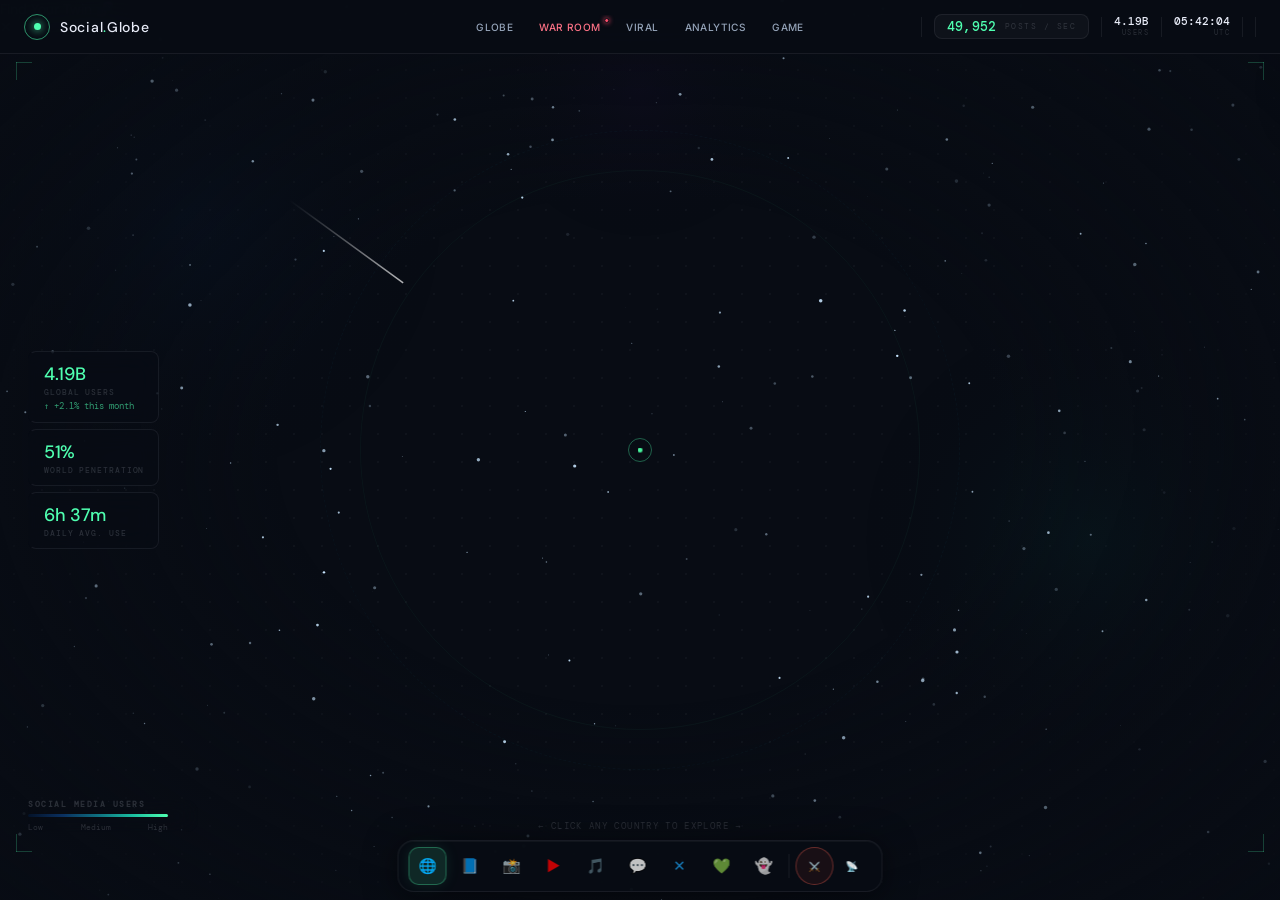
==== commit 0c648bd5: "feat: Fix Three.js canvas and UI responsive design for mobile screens - Add window resize listener t" ====
--- a/index.html
+++ b/index.html
@@ -38,7 +38,7 @@
 </div>
 <canvas id="star-canvas" aria-hidden="true"></canvas>
 <div id="globe-container" role="img" aria-label="3D interactive globe showing social media usage by country"></div>
-<div id="globe-tooltip" role="tooltip"></div>
+<div id="globe-tooltip" role="tooltip" aria-label="Country information"></div>
 <div id="reticle" aria-hidden="true">
   <div class="ret-corner ret-tl"></div>
   <div class="ret-corner ret-tr"></div>
@@ -121,7 +121,7 @@
 <div id="bp-panel" class="bp-panel" aria-hidden="true">
   <div class="bp-panel-header"><span class="bp-panel-title">🔮 NEXT BATTLE PREDICTION</span><button id="bp-close-btn" class="bp-panel-close">✕</button></div>
   <div class="bp-key-row"><input id="bp-key-input" class="bp-key-input" type="password" placeholder="Claude API key (optional — leave blank for local AI)" autocomplete="off"><button id="bp-run-btn" class="bp-run-btn">⚡ ANALYZE</button></div>
-  <div id="bp-status" class="bp-status" style="display:none"></div>
+  <div id="bp-status" class="bp-status"></div>
   <div id="bp-cards" class="bp-cards"></div>
 </div>
 <div class="dock-wrap">
@@ -176,7 +176,7 @@
   <div id="tab-buzz" class="panel-tab-pane">
     <div class="tab-section-hdr">🔍 Trending Searches</div>
     <div id="buzz-pills" class="buzz-pills"></div>
-    <div class="tab-section-hdr" style="margin-top:14px">📈 Search Surge (Sparklines)</div>
+    <div class="tab-section-hdr buzz-surge-hdr">📈 Search Surge (Sparklines)</div>
     <div id="buzz-sparklines" class="buzz-sparklines"></div>
   </div>
   <div id="tab-platform" class="panel-tab-pane">
--- a/css/styles.css
+++ b/css/styles.css
@@ -4318,3 +4318,472 @@
   }
 }
 
+/* =================================================================
+   MOBILE FIT + OVERLAP HOTFIX (2026-03-15)
+   ================================================================= */
+
+/* Kill feed fully disabled */
+#kill-feed-wrap {
+  display: none !important;
+}
+
+/* Battle prediction status display */
+#bp-status {
+  display: none !important;
+}
+
+#bp-status:not(:empty) {
+  display: block !important;
+}
+
+/* Buzz section header spacing */
+.buzz-surge-hdr {
+  margin-top: 14px !important;
+}
+
+/* Keep header compact on phones to avoid live/stat overlap */
+@media (max-width: 768px) {
+  .hdr-pps-chip,
+  .hdr-updated {
+    display: none !important;
+  }
+
+  .hdr-right {
+    gap: 6px !important;
+  }
+
+  .hdr-live {
+    margin-left: auto;
+  }
+}
+
+/* Remove opening subheading on mobile */
+@media (max-width: 768px) {
+  .intro-subtitle {
+    display: none !important;
+  }
+}
+
+/* Side panel should fit cleanly without element overlap on mobile */
+@media (max-width: 768px) {
+  #side-panel {
+    height: calc(78vh - env(safe-area-inset-bottom)) !important;
+    min-height: 500px !important;
+    max-height: calc(100vh - 54px) !important;
+  }
+
+  .panel-header {
+    padding: 12px 14px 10px !important;
+  }
+
+  .panel-header-left {
+    min-width: 0 !important;
+    gap: 10px !important;
+    flex: 1 1 auto !important;
+  }
+
+  #panel-flag {
+    width: 38px !important;
+  }
+
+  #panel-country {
+    max-width: 100% !important;
+    font-size: 0.95rem !important;
+    letter-spacing: 0.02em !important;
+  }
+
+  .panel-body {
+    padding: 12px 14px 18px !important;
+    gap: 14px !important;
+  }
+
+  .chart-wrapper {
+    height: 170px !important;
+  }
+
+  #panel-total {
+    padding: 10px !important;
+  }
+
+  .total-num {
+    font-size: 1.55rem !important;
+    line-height: 1.15 !important;
+  }
+
+  .total-label {
+    font-size: 0.62rem !important;
+  }
+
+  #ai-insight-section {
+    padding-top: 10px !important;
+    margin-top: 2px !important;
+  }
+
+  #ai-insight-body,
+  .ai-insight-text {
+    font-size: 0.78rem !important;
+    line-height: 1.5 !important;
+    word-break: break-word !important;
+    overflow-wrap: anywhere !important;
+  }
+}
+
+/* Header overlap fix: keep LIVE visible, trim less-critical items earlier */
+.hdr-right {
+  min-width: 0;
+}
+
+.hdr-live {
+  flex: 0 0 auto;
+  white-space: nowrap;
+}
+
+@media (max-width: 1280px) {
+  .hdr-refresh-btn,
+  .hdr-updated {
+    display: none !important;
+  }
+}
+
+@media (max-width: 1160px) {
+  .hdr-pps-chip,
+  .hdr-stat:first-of-type,
+  .hdr-sep {
+    display: none !important;
+  }
+}
+
+@media (max-width: 960px) {
+  .hdr-nav {
+    display: none !important;
+  }
+
+  .hdr-stat {
+    display: none !important;
+  }
+
+  .hdr-right {
+    margin-left: auto !important;
+  }
+}
+
+/* ══════════════════════════════════════════════════════════
+   MOBILE RESPONSIVENESS — Full Three.js Canvas & UI Fixes
+   ══════════════════════════════════════════════════════════ */
+
+/* ── Canvas responsive setup ── */
+canvas {
+  display: block !important;
+  width: 100% !important;
+  height: 100% !important;
+  max-width: 100vw !important;
+  overflow: hidden !important;
+  touch-action: pan-y !important;
+}
+
+html, body {
+  overflow-x: hidden !important;
+}
+
+/* ── Country Info/Stats Panel — Mobile Full-Width ── */
+@media (max-width: 768px) {
+  .info-panel,
+  .stats-card,
+  .country-panel,
+  #side-panel {
+    position: fixed !important;
+    bottom: 0 !important;
+    left: 0 !important;
+    width: 100% !important;
+    max-height: 45vh !important;
+    overflow-y: auto !important;
+    border-radius: 16px 16px 0 0 !important;
+    z-index: 999 !important;
+    padding: 16px !important;
+    box-sizing: border-box !important;
+    max-width: 100% !important;
+  }
+
+  #side-panel {
+    height: auto !important;
+    top: auto !important;
+    right: auto !important;
+    border-left: none !important;
+    border-bottom: 1px solid var(--card-border) !important;
+    transform: translateY(100%) !important;
+    transition: transform 0.45s cubic-bezier(0.22, 1, 0.36, 1) !important;
+  }
+
+  #side-panel.open {
+    transform: translateY(0) !important;
+  }
+
+  /* ── Header Mobile Layout ── */
+  header {
+    display: flex !important;
+    flex-wrap: wrap !important;
+    padding: 8px 12px !important;
+    gap: 8px !important;
+    align-items: center !important;
+    justify-content: space-between !important;
+  }
+
+  header h1,
+  .hdr-logo-txt,
+  .site-title {
+    font-size: clamp(14px, 4vw, 20px) !important;
+    white-space: nowrap !important;
+    overflow: hidden !important;
+    text-overflow: ellipsis !important;
+    max-width: 60vw !important;
+  }
+
+  .hdr-logo {
+    gap: 6px !important;
+  }
+
+  .hdr-right {
+    display: flex !important;
+    gap: 4px !important;
+    flex-wrap: wrap !important;
+  }
+
+  .hdr-sep {
+    display: none !important;
+  }
+
+  /* ── Country Selector Dropdown ── */
+  select,
+  .country-dropdown,
+  .filter-select {
+    width: 100% !important;
+    font-size: 16px !important;
+    padding: 10px 12px !important;
+    border-radius: 8px !important;
+    box-sizing: border-box !important;
+    -webkit-appearance: none !important;
+    min-height: 44px !important;
+    touch-action: manipulation !important;
+  }
+
+  select:focus,
+  .country-dropdown:focus,
+  .filter-select:focus {
+    outline: none !important;
+    border-color: rgba(34, 211, 238, 0.6) !important;
+    box-shadow: 0 0 12px rgba(34, 211, 238, 0.3) !important;
+  }
+
+  /* Custom dropdown mobile styles */
+  .country-dropdown {
+    position: relative !important;
+    z-index: 50 !important;
+  }
+
+  .country-dropdown-menu {
+    max-height: 50vh !important;
+    overflow-y: auto !important;
+    position: absolute !important;
+    bottom: 100% !important;
+    left: 0 !important;
+    right: 0 !important;
+    border-radius: 8px !important;
+    background: var(--card-bg) !important;
+    border: 1px solid var(--card-border) !important;
+  }
+
+  /* ── Platform Tabs/Icons Bar ── */
+  .platform-tabs,
+  .icon-bar,
+  .social-icons-row {
+    display: flex !important;
+    flex-wrap: wrap !important;
+    gap: 8px !important;
+    justify-content: center !important;
+    padding: 8px !important;
+    overflow-x: auto !important;
+    -webkit-overflow-scrolling: touch !important;
+    max-width: 100% !important;
+  }
+
+  .platform-tab,
+  .icon-item {
+    min-width: 44px !important;
+    min-height: 44px !important;
+    flex-shrink: 0 !important;
+    font-size: 11px !important;
+    text-align: center !important;
+    display: flex !important;
+    align-items: center !important;
+    justify-content: center !important;
+  }
+
+  #platform-toolbar {
+    bottom: 20px !important;
+    max-width: 95vw !important;
+  }
+
+  /* ── Legend & Stats Bar Repositioning ── */
+  #legend {
+    bottom: auto !important;
+    top: 70px !important;
+    left: 12px !important;
+    max-width: calc(100vw - 24px) !important;
+    font-size: clamp(11px, 2.5vw, 13px) !important;
+  }
+
+  #stats-bar {
+    top: 70px !important;
+    left: 12px !important;
+    flex-direction: row !important;
+    gap: 4px !important;
+    flex-wrap: wrap !important;
+    max-width: calc(100vw - 24px) !important;
+  }
+
+  .stat-card {
+    min-width: 90px !important;
+    padding: 8px 12px !important;
+    font-size: 0.7rem !important;
+  }
+
+  /* ── Responsive Text Sizes ── */
+  body {
+    font-size: clamp(12px, 3.5vw, 16px) !important;
+  }
+
+  h1 {
+    font-size: clamp(18px, 5vw, 32px) !important;
+  }
+
+  h2,
+  .stat-label {
+    font-size: clamp(14px, 4vw, 22px) !important;
+  }
+
+  .data-value,
+  .country-name {
+    font-size: clamp(12px, 3vw, 18px) !important;
+  }
+
+  body {
+    line-height: 1.4 !important;
+  }
+
+  /* ── Panel body scroll ── */
+  .panel-body {
+    max-height: calc(45vh - 120px) !important;
+  }
+
+  /* ── Info panel positioning fixes ── */
+  #panel-overlay {
+    z-index: 998 !important;
+  }
+
+  /* ── War panel mobile positioning ── */
+  #war-panel {
+    top: auto !important;
+    right: auto !important;
+    bottom: 0 !important;
+    left: 0 !important;
+    width: 100% !important;
+    max-height: 50vh !important;
+    border-radius: 16px 16px 0 0 !important;
+    border-right: 1px solid rgba(255, 80, 50, 0.2) !important;
+    transform: translateY(100%) !important;
+  }
+
+  #war-panel.open {
+    transform: translateY(0) !important;
+  }
+
+  /* ── Clickable elements minimum touch targets ── */
+  button,
+  a,
+  select,
+  input[type="checkbox"],
+  input[type="radio"] {
+    min-width: 44px !important;
+    min-height: 44px !important;
+  }
+
+  /* ── Tooltip repositioning for mobile ── */
+  #globe-tooltip {
+    max-width: calc(100vw - 20px) !important;
+    font-size: clamp(11px, 2.5vw, 14px) !important;
+  }
+}
+
+/* ── Extra-small screens (< 480px) ── */
+@media (max-width: 480px) {
+  header {
+    padding: 6px 8px !important;
+    gap: 6px !important;
+  }
+
+  .hdr-logo-txt {
+    font-size: clamp(12px, 3.5vw, 16px) !important;
+  }
+
+  .hdr-logo {
+    gap: 4px !important;
+  }
+
+  .logo-icon {
+    width: 28px !important;
+    height: 28px !important;
+  }
+
+  .plat-btn {
+    padding: 4px 8px !important;
+    font-size: 0.65rem !important;
+    gap: 3px !important;
+  }
+
+  .plat-icon {
+    font-size: 0.75rem !important;
+  }
+
+  .platform-tab,
+  .icon-item {
+    min-width: 40px !important;
+    min-height: 40px !important;
+    font-size: 10px !important;
+  }
+
+  select,
+  .country-dropdown,
+  .filter-select {
+    font-size: 14px !important;
+    padding: 8px 10px !important;
+  }
+
+  .stat-card {
+    min-width: 70px !important;
+    padding: 6px 10px !important;
+    font-size: 0.65rem !important;
+  }
+
+  #legend {
+    top: 65px !important;
+    left: 8px !important;
+    padding: 8px 12px !important;
+  }
+
+  .legend-title {
+    font-size: 0.6rem !important;
+  }
+
+  .legend-bar {
+    height: 6px !important;
+  }
+
+  .intro-title {
+    font-size: clamp(12px, 3vw, 18px) !important;
+  }
+
+  .intro-subtitle {
+    font-size: clamp(10px, 2.5vw, 14px) !important;
+  }
+}
+
